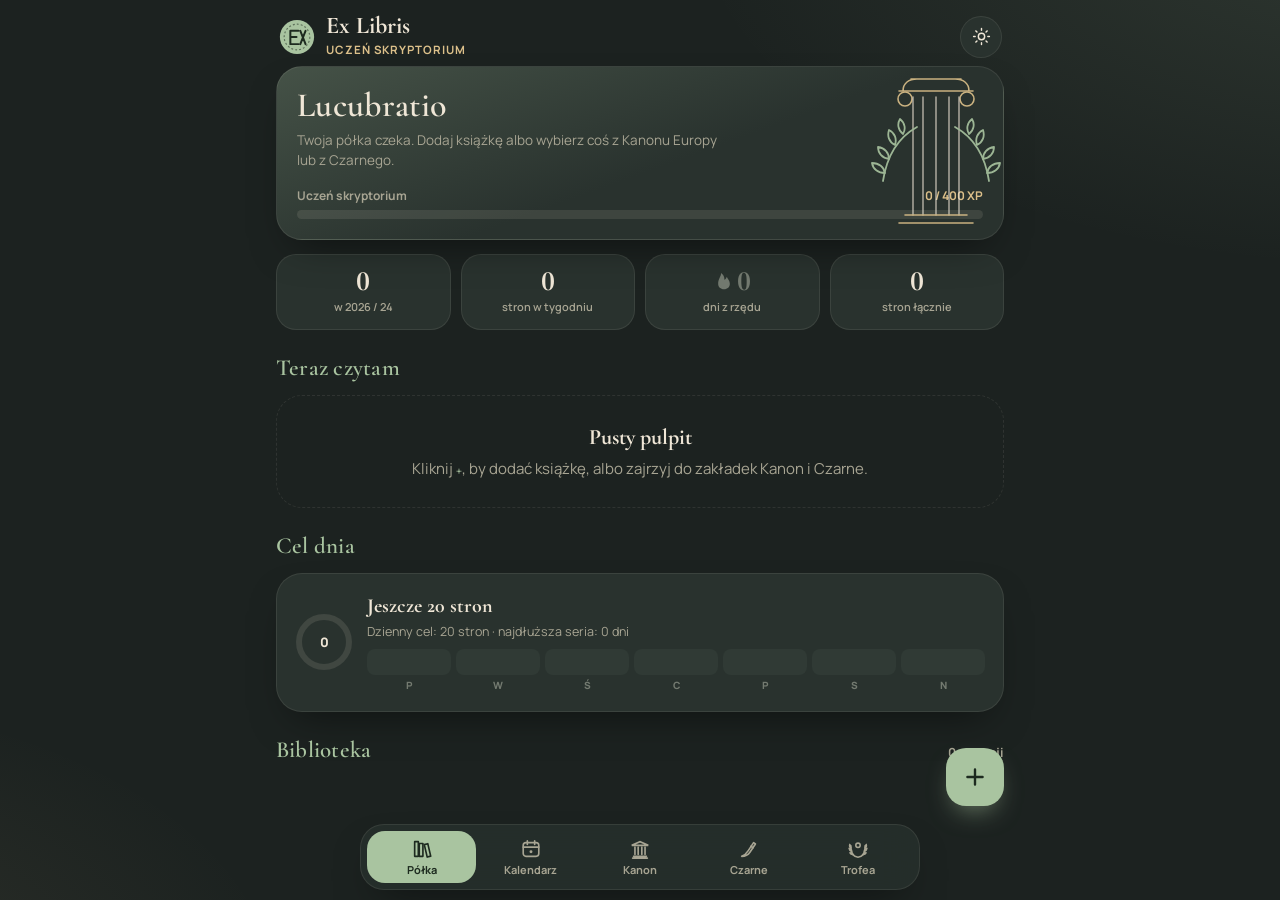
==== Ex_libris.html @ e9543e1f "Ex Libris: dziennik lektur z kalendarzem, Kanonem Europy i listą Czarnego Co-Authored-By: Claude Opu" ====
<!doctype html>
<html lang="pl">
<head>
<meta charset="utf-8">
<meta name="viewport" content="width=device-width, initial-scale=1, viewport-fit=cover">
<title>Ex Libris</title>
<meta name="description" content="Dziennik lektur: postęp czytania, kalendarz ukończonych książek, Kanon Europy i reportaże Czarnego.">
<meta name="theme-color" content="#1c2220">
<meta name="apple-mobile-web-app-capable" content="yes">
<meta name="apple-mobile-web-app-status-bar-style" content="black-translucent">
<link rel="preconnect" href="https://fonts.googleapis.com">
<link rel="preconnect" href="https://fonts.gstatic.com" crossorigin>
<link href="https://fonts.googleapis.com/css2?family=Cormorant+Garamond:ital,wght@0,500;0,600;0,700;1,500&family=Manrope:wght@400;500;600;700;800&display=swap" rel="stylesheet">

<style>
/* Ex Libris – pastelowa, „archiwalna” wersja wzoru: ciemny atrament + szałwia, złoto starych druków, róż i pergamin */
:root {
  --bg: #1c2220;
  --bg2: #222a27;
  --card: #29322e;
  --card2: #303a35;
  --line: rgba(239, 230, 214, .09);
  --ink: #efe6d6;
  --mute: #a8a593;
  --faint: #737a70;
  --sage: #a9c4a0;
  --sage-2: #c6d9bd;
  --on-sage: #1d2a1f;
  --gold: #dcc08a;
  --rose: #dcaaa2;
  --sky: #a8bfd1;
  --lav: #bfb3d4;
  --shadow: 0 18px 40px -18px rgba(0, 0, 0, .55);
  --glass: rgba(41, 50, 46, .72);
  --r: 26px;
  --serif: "Cormorant Garamond", Georgia, "Times New Roman", serif;
  --sans: "Manrope", system-ui, -apple-system, "Segoe UI", sans-serif;
  color-scheme: dark;
}
:root[data-theme="light"] {
  --bg: #efe7d7;
  --bg2: #e7ddca;
  --card: #f8f2e6;
  --card2: #eee5d3;
  --line: rgba(60, 48, 30, .11);
  --ink: #2e2a22;
  --mute: #6f6756;
  --faint: #9a917e;
  --sage: #8fae86;
  --sage-2: #6f9167;
  --on-sage: #fbf8f0;
  --gold: #b58f45;
  --rose: #c07f75;
  --sky: #6f8fa9;
  --lav: #8d7fae;
  --shadow: 0 16px 34px -20px rgba(70, 52, 20, .45);
  --glass: rgba(248, 242, 230, .8);
  color-scheme: light;
}
* { box-sizing: border-box; -webkit-tap-highlight-color: transparent; }
html, body { margin: 0; background: var(--bg); color: var(--ink); }
body {
  font-family: var(--sans); font-size: 15px; line-height: 1.45;
  background:
    radial-gradient(1200px 600px at 110% -10%, color-mix(in srgb, var(--sage) 14%, transparent), transparent 60%),
    radial-gradient(900px 500px at -20% 110%, color-mix(in srgb, var(--gold) 10%, transparent), transparent 60%),
    var(--bg);
  background-attachment: fixed;
  min-height: 100vh;
}
button { font: inherit; color: inherit; cursor: pointer; border: 0; background: none; }
input, select, textarea { font: inherit; color: var(--ink); }
svg { width: 1em; height: 1em; }
h1, h2, h3, .stat b, .ring span, .day .dn { font-variant-numeric: lining-nums; }
h1, h2, h3 { font-family: var(--serif); font-weight: 600; margin: 0; letter-spacing: .01em; }
[hidden] { display: none !important; }
a { color: var(--sage); }

#app { max-width: 760px; margin: 0 auto; padding: 0 16px calc(96px + env(safe-area-inset-bottom)); }
.top { display: flex; align-items: center; justify-content: space-between; padding: calc(14px + env(safe-area-inset-top)) 2px 6px; }
.brand { display: flex; align-items: center; gap: 10px; cursor: pointer; }
.brand-mark { width: 38px; height: 38px; }
.brand b { font-family: var(--serif); font-size: 24px; font-weight: 700; display: block; line-height: 1; }
.brand small { color: var(--gold); font-size: 11.5px; font-weight: 700; letter-spacing: .08em; text-transform: uppercase; }
.icon-btn { width: 42px; height: 42px; border-radius: 50%; display: grid; place-items: center; background: var(--card); border: 1px solid var(--line); }
.icon-btn svg { width: 19px; height: 19px; }

/* nawigacja dolna */
.tabs {
  position: fixed; left: 50%; transform: translateX(-50%); bottom: calc(10px + env(safe-area-inset-bottom)); z-index: 30;
  width: min(560px, calc(100% - 20px)); display: grid; grid-template-columns: repeat(5, 1fr);
  background: var(--glass); backdrop-filter: blur(18px) saturate(1.3); -webkit-backdrop-filter: blur(18px) saturate(1.3);
  border: 1px solid var(--line); border-radius: 24px; padding: 6px; box-shadow: var(--shadow);
}
.tabs button { display: flex; flex-direction: column; align-items: center; gap: 2px; padding: 7px 0 5px; border-radius: 18px; color: var(--mute); font-size: 11px; font-weight: 700; transition: color .2s, background .2s; }
.tabs button svg { width: 22px; height: 22px; }
.tabs button.on { color: var(--on-sage); background: var(--sage); }
.fab {
  position: fixed; right: max(16px, calc(50% - 364px)); bottom: calc(94px + env(safe-area-inset-bottom)); z-index: 31;
  width: 58px; height: 58px; border-radius: 20px; background: var(--sage); color: var(--on-sage);
  display: grid; place-items: center; box-shadow: 0 12px 26px -10px color-mix(in srgb, var(--sage) 70%, black);
  transition: transform .2s;
}
.fab:active { transform: scale(.92); }
.fab svg { width: 26px; height: 26px; }

/* wspólne */
.sec { margin: 22px 0 10px; display: flex; align-items: baseline; justify-content: space-between; gap: 10px; }
.sec h2 { font-size: 23px; color: var(--sage); }
.sec .more { font-size: 12.5px; font-weight: 700; color: var(--mute); display: inline-flex; align-items: center; gap: 4px; }
.card { background: var(--card); border: 1px solid var(--line); border-radius: var(--r); padding: 18px; box-shadow: var(--shadow); }
.pill {
  display: inline-flex; align-items: center; justify-content: center; gap: 6px; height: 40px; padding: 0 18px; border-radius: 999px;
  background: var(--sage); color: var(--on-sage); font-weight: 800; font-size: 13px; letter-spacing: .04em; text-transform: uppercase; white-space: nowrap;
  transition: transform .15s, filter .15s;
}
.pill:active { transform: scale(.95); }
.pill svg { width: 17px; height: 17px; }
.pill.ghost { background: transparent; color: var(--ink); border: 1px solid var(--line); }
.pill.gold { background: var(--gold); color: #2b2312; }
.pill.rose { background: var(--rose); color: #2c1916; }
.pill.sm { height: 32px; padding: 0 12px; font-size: 11.5px; }
.pill[disabled] { opacity: .45; pointer-events: none; }
.muted { color: var(--mute); }
.faint { color: var(--faint); }
.empty { text-align: center; color: var(--mute); padding: 26px 16px; border: 1.5px dashed var(--line); border-radius: var(--r); }
.empty b { display: block; font-family: var(--serif); font-size: 22px; color: var(--ink); margin-bottom: 4px; }
.chips { display: flex; gap: 8px; overflow-x: auto; padding: 2px 0 6px; scrollbar-width: none; }
.chips::-webkit-scrollbar { display: none; }
.chip { flex: none; height: 34px; padding: 0 14px; border-radius: 999px; background: var(--card); border: 1px solid var(--line); color: var(--mute); font-size: 13px; font-weight: 700; }
.chip.on { background: var(--sage); color: var(--on-sage); border-color: transparent; }
.chip .n { opacity: .7; margin-left: 4px; font-weight: 600; }
.searchbox { display: flex; align-items: center; gap: 10px; background: var(--card); border: 1px solid var(--line); border-radius: 18px; padding: 0 14px; height: 48px; }
.searchbox svg { width: 18px; height: 18px; color: var(--mute); flex: none; }
.searchbox input { flex: 1; min-width: 0; border: 0; outline: 0; background: none; height: 100%; }

/* hero (wzór: „Learning Legends”) */
.hero { position: relative; overflow: hidden; padding: 22px 20px 20px; background:
  linear-gradient(160deg, color-mix(in srgb, var(--sage) 22%, var(--card)) 0%, var(--card) 55%); }
.hero .bust { position: absolute; right: -8px; top: -6px; width: 150px; height: 170px; opacity: .9; color: var(--ink); }
.hero h1 { font-size: 34px; line-height: 1.02; max-width: 62%; }
.hero .sub { color: var(--mute); margin: 8px 0 0; max-width: 64%; font-size: 13.5px; }
.xp { margin-top: 16px; }
.xp-row { display: flex; justify-content: space-between; font-size: 12px; font-weight: 700; color: var(--mute); margin-bottom: 6px; }
.xp-row b { color: var(--gold); }
.bar { height: 9px; border-radius: 9px; background: color-mix(in srgb, var(--ink) 10%, transparent); overflow: hidden; }
.bar > i { display: block; height: 100%; border-radius: inherit; background: linear-gradient(90deg, var(--sage), var(--sage-2)); width: 0; transition: width .9s cubic-bezier(.2, .8, .2, 1); }
.bar.gold > i { background: linear-gradient(90deg, var(--gold), #ecd6a6); }
.bar.rose > i { background: linear-gradient(90deg, var(--rose), #ecc6bf); }

.stats { display: grid; grid-template-columns: repeat(4, 1fr); gap: 10px; margin-top: 14px; }
.stat { background: var(--card); border: 1px solid var(--line); border-radius: 20px; padding: 12px 10px; text-align: center; }
.stat b { display: block; font-family: var(--serif); font-size: 28px; line-height: 1; font-weight: 700; }
.stat span { font-size: 11px; color: var(--mute); font-weight: 600; }
.stat.flame b { color: var(--rose); display: flex; justify-content: center; align-items: center; gap: 3px; }
.stat.flame svg { width: 20px; height: 20px; }
.stat.flame.cold b { color: var(--faint); }

/* aktualnie czytane – karuzela (wzór: „Popular Groups”) */
.reel { display: flex; gap: 14px; overflow-x: auto; scroll-snap-type: x mandatory; padding: 4px 2px 12px; margin: 0 -16px; padding-left: 16px; padding-right: 16px; scrollbar-width: none; }
.reel::-webkit-scrollbar { display: none; }
.now { flex: none; width: min(300px, 82vw); scroll-snap-align: start; padding: 14px; display: flex; flex-direction: column; gap: 12px; }
.now-top { display: flex; gap: 14px; cursor: pointer; }
.now-top .cover { width: 92px; height: 138px; flex: none; }
.now-info { min-width: 0; display: flex; flex-direction: column; }
.now-info h3 { font-size: 21px; line-height: 1.08; display: -webkit-box; -webkit-line-clamp: 3; -webkit-box-orient: vertical; overflow: hidden; }
.now-info .au { color: var(--mute); font-size: 13px; margin-top: 4px; }
.now-info .ring-wrap { margin-top: auto; display: flex; align-items: center; gap: 10px; }
.now-info .ring-wrap small { color: var(--mute); font-size: 12px; line-height: 1.3; }
.now-info .ring-wrap small b { color: var(--ink); font-size: 14px; }
.quick { display: grid; grid-template-columns: repeat(3, 1fr) 1.25fr; gap: 6px; }
.quick button { height: 38px; border-radius: 14px; background: var(--card2); border: 1px solid var(--line); font-weight: 800; font-size: 13px; transition: transform .12s, background .2s; }
.quick button:active { transform: scale(.92); background: var(--sage); color: var(--on-sage); }
.quick button.page { background: color-mix(in srgb, var(--sage) 20%, var(--card2)); color: var(--sage); }

.ring { position: relative; width: 58px; height: 58px; flex: none; }
.ring svg { width: 100%; height: 100%; transform: rotate(-90deg); }
.ring circle { fill: none; stroke-width: 6; }
.ring .t { stroke: color-mix(in srgb, var(--ink) 11%, transparent); }
.ring .v { stroke: var(--sage); stroke-linecap: round; transition: stroke-dashoffset 1s cubic-bezier(.2, .8, .2, 1); }
.ring span { position: absolute; inset: 0; display: grid; place-items: center; font-weight: 800; font-size: 13px; }
.ring.big { width: 128px; height: 128px; }
.ring.big circle { stroke-width: 9; }
.ring.big span { font-family: var(--serif); font-size: 34px; font-weight: 700; }

/* okładka */
.cover { position: relative; border-radius: 10px 14px 14px 10px; overflow: hidden; background: var(--card2); box-shadow: 0 10px 20px -10px rgba(0, 0, 0, .6), inset 3px 0 0 rgba(0, 0, 0, .18); }
.cover img { width: 100%; height: 100%; object-fit: cover; display: block; }
.cover.ph { display: flex; flex-direction: column; justify-content: space-between; padding: 9px 8px; color: #2a2620;
  background: var(--c, #c9b48a); background-image: linear-gradient(90deg, rgba(0,0,0,.14) 0 4px, transparent 4px), repeating-linear-gradient(0deg, rgba(255,255,255,.04) 0 2px, transparent 2px 4px); }
.cover.ph b { overflow-wrap: anywhere; hyphens: auto; font-family: var(--serif); font-size: 13px; line-height: 1.08; font-weight: 700; padding-left: 3px; overflow: hidden; display: -webkit-box; -webkit-line-clamp: 5; -webkit-box-orient: vertical; }
.cover.ph i { font-style: normal; font-size: 9px; font-weight: 700; padding-left: 3px; opacity: .75; text-transform: uppercase; letter-spacing: .04em; }
.cover.ph::after { content: ""; position: absolute; left: 12px; right: 8px; top: 50%; height: 1px; background: rgba(42, 38, 32, .25); }

/* cel dnia */
.goal { display: flex; align-items: center; gap: 14px; }
.goal .txt { flex: 1; }
.goal .txt b { font-family: var(--serif); font-size: 20px; }
.goal .txt p { margin: 2px 0 8px; color: var(--mute); font-size: 12.5px; }

/* półka – przeczytane (wzór: „Live Teachers”) */
.spines { display: flex; gap: 12px; overflow-x: auto; padding: 4px 16px 10px; margin: 0 -16px; scrollbar-width: none; }
.spines::-webkit-scrollbar { display: none; }
.spine { flex: none; width: 78px; cursor: pointer; text-align: center; }
.spine .cover { width: 78px; height: 116px; }
.spine small { display: block; margin-top: 6px; font-size: 11px; color: var(--mute); font-weight: 700; }
.spine .tag { position: relative; display: inline-block; margin-top: -12px; z-index: 1; background: var(--sage); color: var(--on-sage); font-size: 9.5px; font-weight: 800; padding: 2px 7px; border-radius: 6px; letter-spacing: .05em; }

/* biblioteka – lista */
.list { display: flex; flex-direction: column; gap: 10px; }
.row { display: flex; gap: 12px; align-items: center; padding: 10px; border-radius: 20px; background: var(--card); border: 1px solid var(--line); cursor: pointer; }
.row .cover { width: 46px; height: 68px; flex: none; border-radius: 6px 8px 8px 6px; }
.row .cover.ph b { font-size: 8px; -webkit-line-clamp: 4; }
.row .cover.ph i { display: none; }
.row .mid { flex: 1; min-width: 0; }
.row .mid b { display: block; font-weight: 700; overflow: hidden; text-overflow: ellipsis; white-space: nowrap; }
.row .mid small { color: var(--mute); font-size: 12.5px; display: block; overflow: hidden; text-overflow: ellipsis; white-space: nowrap; }
.row .mid .bar { height: 5px; margin-top: 7px; }
.row .end { font-size: 12px; color: var(--mute); text-align: right; flex: none; font-weight: 700; }
.badge-s { display: inline-flex; align-items: center; gap: 4px; padding: 2px 8px; border-radius: 8px; font-size: 10.5px; font-weight: 800; letter-spacing: .04em; text-transform: uppercase; }
.badge-s.done { background: color-mix(in srgb, var(--sage) 22%, transparent); color: var(--sage); }
.badge-s.reading { background: color-mix(in srgb, var(--gold) 22%, transparent); color: var(--gold); }
.badge-s.want { background: color-mix(in srgb, var(--sky) 22%, transparent); color: var(--sky); }
.badge-s svg { width: 12px; height: 12px; }

/* kalendarz (wzór: kafle dat) */
.cal-head { display: flex; align-items: center; gap: 10px; }
.cal-head h1 { font-size: 32px; flex: 1; text-transform: capitalize; }
.cal-head h1 small { display: block; font-family: var(--sans); font-size: 13px; color: var(--mute); text-transform: none; font-weight: 600; letter-spacing: 0; }
.cal-sum { display: grid; grid-template-columns: 1.1fr 1fr 1fr; gap: 10px; margin: 14px 0; }
.cal-sum .stat:first-child { background: var(--sage); color: var(--on-sage); }
.cal-sum .stat:first-child span { color: var(--on-sage); opacity: .75; }
.grid7 { display: grid; grid-template-columns: repeat(7, 1fr); gap: 6px; }
.dow { text-align: center; font-size: 11px; font-weight: 800; color: var(--faint); letter-spacing: .06em; padding: 4px 0; }
.day { position: relative; aspect-ratio: .78; border-radius: 14px; background: var(--card); border: 1px solid var(--line); padding: 5px; display: flex; flex-direction: column; overflow: hidden; }
.day.out { opacity: 0; pointer-events: none; }
.day .dn { font-family: var(--serif); font-size: 17px; font-weight: 700; line-height: 1; color: var(--mute); position: relative; z-index: 2; }
.day.today { border-color: var(--gold); }
.day.today .dn { color: var(--gold); }
.day.act { background: color-mix(in srgb, var(--sage) calc(var(--a) * 34%), var(--card)); }
.day.act .dn { color: var(--ink); }
.day.fin { cursor: pointer; border-color: color-mix(in srgb, var(--sage) 60%, transparent); }
.day .thumbs { position: absolute; inset: 0; }
.day .thumbs .cover { position: absolute; inset: 0; border-radius: 0; box-shadow: none; }
.day .thumbs .cover.ph b, .day .thumbs .cover.ph i { display: none; }
.day.fin .dn { color: #fff; text-shadow: 0 1px 6px rgba(0, 0, 0, .8); }
.day.fin::after { content: ""; position: absolute; inset: 0; background: linear-gradient(180deg, rgba(0,0,0,.45), transparent 45%); z-index: 1; }
.day .cnt { position: absolute; right: 4px; bottom: 4px; z-index: 2; background: var(--sage); color: var(--on-sage); border-radius: 8px; font-size: 10px; font-weight: 800; padding: 1px 5px; }
.day .pg { margin-top: auto; font-size: 9.5px; color: var(--mute); font-weight: 700; position: relative; z-index: 2; }
.months { display: grid; grid-template-columns: repeat(12, 1fr); gap: 4px; align-items: end; height: 92px; margin-top: 8px; }
.months button { display: flex; flex-direction: column; align-items: center; justify-content: flex-end; gap: 4px; height: 100%; font-size: 10px; font-weight: 800; color: var(--faint); }
.months button i { display: block; width: 100%; max-width: 26px; border-radius: 7px 7px 3px 3px; background: color-mix(in srgb, var(--sage) 35%, var(--card2)); min-height: 4px; transition: height .6s; }
.months button.on { color: var(--gold); }
.months button.on i { background: var(--gold); }
.months button b { font-size: 10.5px; color: var(--ink); }
.fin-list .row .date { text-align: center; min-width: 54px; border-right: 1px solid var(--line); padding-right: 10px; }
.fin-list .row .date b { font-family: var(--serif); font-size: 30px; display: block; line-height: 1; }
.fin-list .row .date small { font-size: 10.5px; font-weight: 800; color: var(--mute); text-transform: uppercase; letter-spacing: .06em; }

/* katalogi */
.cat-hero { display: flex; gap: 16px; align-items: center; }
.cat-hero .txt { flex: 1; min-width: 0; }
.cat-hero h1 { font-size: 30px; line-height: 1.05; }
.cat-hero p { margin: 6px 0 0; color: var(--mute); font-size: 13px; }
.region { margin-top: 22px; }
.region > h2 { gap: 10px; font-size: 22px; color: var(--gold); margin-bottom: 8px; display: flex; justify-content: space-between; align-items: baseline; }
.region > h2 small { white-space: nowrap; font-family: var(--sans); font-size: 12px; color: var(--mute); font-weight: 700; }
.country { background: var(--card); border: 1px solid var(--line); border-radius: 22px; margin-bottom: 10px; overflow: hidden; }
.country > summary { list-style: none; display: flex; align-items: center; gap: 12px; padding: 13px 16px; cursor: pointer; }
.country > summary::-webkit-details-marker { display: none; }
.country > summary .flag { width: 38px; height: 38px; border-radius: 50%; flex: none; display: grid; place-items: center; font-family: var(--serif); font-weight: 700; font-size: 16px; background: color-mix(in srgb, var(--h) 30%, var(--card2)); color: var(--ink); border: 2px solid color-mix(in srgb, var(--h) 70%, transparent); }
.country > summary .flag.full { background: var(--sage); color: var(--on-sage); border-color: var(--sage-2); }
.country > summary .nm { flex: 1; min-width: 0; }
.country > summary .nm b { display: block; font-weight: 700; }
.country > summary .nm .bar { height: 5px; margin-top: 6px; }
.country > summary .ct { font-size: 12.5px; font-weight: 800; color: var(--mute); }
.country > summary .chev { width: 18px; height: 18px; color: var(--faint); transition: transform .2s; }
.country[open] > summary .chev { transform: rotate(180deg); }
.items { border-top: 1px solid var(--line); }
.item { display: flex; gap: 12px; padding: 12px 16px; border-bottom: 1px solid var(--line); align-items: flex-start; }
.item:last-child { border-bottom: 0; }
.item .tick { width: 30px; height: 30px; border-radius: 50%; flex: none; margin-top: 2px; border: 2px solid color-mix(in srgb, var(--ink) 22%, transparent); display: grid; place-items: center; color: transparent; transition: all .2s; }
.item .tick svg { width: 16px; height: 16px; }
.item.done .tick { background: var(--sage); border-color: var(--sage); color: var(--on-sage); }
.item.reading .tick { border-color: var(--gold); color: var(--gold); }
.item.reading .tick svg { display: none; }
.item.reading .tick::after { content: ""; width: 10px; height: 10px; border-radius: 50%; background: var(--gold); }
.item .body { flex: 1; min-width: 0; }
.item .body b { font-weight: 700; display: block; }
.item .body .orig { font-family: var(--serif); font-style: italic; color: var(--mute); font-size: 15px; display: block; line-height: 1.15; }
.item .body .meta { font-size: 12.5px; color: var(--mute); margin-top: 2px; }
.item .body .meta em { font-style: normal; color: var(--gold); font-weight: 700; }
.item .body p { margin: 5px 0 0; font-size: 12.5px; color: var(--faint); line-height: 1.4; }
.item.done .body b { color: var(--sage); }
.item .act { flex: none; }
.item .act .state { font-size: 11px; font-weight: 800; color: var(--sage); text-align: right; line-height: 1.25; }
.item .act .state.r { color: var(--gold); }
.more-btn { display: block; width: 100%; margin-top: 10px; }

/* trofea */
.rank-card { display: flex; gap: 18px; align-items: center; }
.rank-card .txt { flex: 1; }
.rank-card h1 { font-size: 30px; line-height: 1.05; }
.rank-card .lvl { color: var(--gold); font-weight: 800; font-size: 12px; letter-spacing: .1em; text-transform: uppercase; }
.badges { display: grid; grid-template-columns: repeat(auto-fill, minmax(102px, 1fr)); gap: 10px; }
.bdg { background: var(--card); border: 1px solid var(--line); border-radius: 20px; padding: 14px 8px 12px; text-align: center; }
.bdg .medal { width: 54px; height: 54px; margin: 0 auto 8px; border-radius: 50%; display: grid; place-items: center; font-size: 25px;
  background: radial-gradient(circle at 35% 30%, color-mix(in srgb, var(--h) 85%, white), var(--h)); box-shadow: inset 0 -3px 0 rgba(0,0,0,.18), 0 6px 14px -6px var(--h); }
.bdg b { display: block; font-size: 12.5px; line-height: 1.2; }
.bdg small { display: block; color: var(--mute); font-size: 10.5px; margin-top: 3px; line-height: 1.25; }
.bdg.locked { opacity: .55; }
.bdg.locked .medal { background: var(--card2); box-shadow: none; filter: grayscale(1); font-size: 20px; }
.bdg .prog { height: 4px; margin-top: 7px; }
.ladder { display: flex; flex-direction: column; gap: 6px; }
.ladder div { display: flex; justify-content: space-between; padding: 9px 14px; border-radius: 14px; background: var(--card); border: 1px solid var(--line); font-size: 13.5px; }
.ladder div.on { background: color-mix(in srgb, var(--gold) 20%, var(--card)); border-color: var(--gold); font-weight: 800; }
.ladder div.got { color: var(--mute); }
.ladder div span { color: var(--mute); font-weight: 600; }
.settings label { display: flex; align-items: center; justify-content: space-between; gap: 12px; padding: 12px 0; border-bottom: 1px solid var(--line); font-weight: 600; }
.settings label:last-of-type { border-bottom: 0; }
.settings input[type=number] { width: 86px; }
.btnrow { display: flex; gap: 8px; flex-wrap: wrap; margin-top: 14px; }

/* arkusz */
.sheet { position: fixed; inset: 0; z-index: 50; display: flex; align-items: flex-end; justify-content: center; }
.sheet-back { position: absolute; inset: 0; background: rgba(10, 13, 12, .55); backdrop-filter: blur(3px); animation: fade .2s; }
.sheet-card { position: relative; width: 100%; max-width: 640px; max-height: 92vh; overflow-y: auto; background: var(--bg2); border: 1px solid var(--line); border-bottom: 0;
  border-radius: 30px 30px 0 0; padding: 6px 18px calc(24px + env(safe-area-inset-bottom)); animation: up .32s cubic-bezier(.2, .9, .25, 1); overscroll-behavior: contain; }
.sheet-grip { width: 44px; height: 5px; border-radius: 5px; background: var(--faint); opacity: .5; margin: 6px auto 12px; cursor: pointer; }
@media (min-width: 700px) { .sheet { align-items: center; } .sheet-card { border-radius: 30px; border-bottom: 1px solid var(--line); } }
@keyframes up { from { transform: translateY(100%); } }
@keyframes fade { from { opacity: 0; } }
.sheet h2 { font-size: 27px; margin-bottom: 4px; }
.seg { display: grid; grid-template-columns: 1fr 1fr; background: var(--card); border-radius: 16px; padding: 4px; margin: 10px 0 14px; border: 1px solid var(--line); }
.seg button { height: 38px; border-radius: 12px; font-weight: 800; font-size: 13px; color: var(--mute); }
.seg button.on { background: var(--sage); color: var(--on-sage); }
.field { display: flex; flex-direction: column; gap: 5px; margin-bottom: 12px; }
.field > span { font-size: 12px; font-weight: 800; color: var(--mute); letter-spacing: .05em; text-transform: uppercase; }
.field input, .field select, .field textarea, .settings input, .settings select { width: 100%; height: 46px; border-radius: 14px; border: 1px solid var(--line); background: var(--card); padding: 0 14px; outline: none; }
.field textarea { height: 90px; padding: 12px 14px; resize: vertical; }
.field input:focus, .field textarea:focus, .field select:focus { border-color: var(--sage); }
.two { display: grid; grid-template-columns: 1fr 1fr; gap: 10px; }
.three { display: grid; grid-template-columns: 1fr 1fr 1fr; gap: 10px; }
.drop { display: flex; gap: 14px; align-items: center; padding: 12px; border: 1.5px dashed color-mix(in srgb, var(--sage) 50%, var(--line)); border-radius: 18px; margin-bottom: 12px; }
.drop.over { background: color-mix(in srgb, var(--sage) 12%, transparent); }
.drop .cover { width: 70px; height: 104px; flex: none; }
.drop .txt { flex: 1; min-width: 0; font-size: 13px; color: var(--mute); }
.drop .txt b { color: var(--ink); display: block; margin-bottom: 4px; }
.drop .btnrow { margin-top: 8px; }
.results { display: flex; flex-direction: column; gap: 8px; margin-top: 12px; }
.results .row .end .pill { height: 30px; }
.searchrow { display: flex; gap: 8px; }
.searchrow .searchbox { flex: 1; }
.searchrow .icon-btn { width: 48px; height: 48px; border-radius: 16px; background: var(--sage); color: var(--on-sage); border: 0; flex: none; }
.spin { width: 22px; height: 22px; border-radius: 50%; border: 3px solid var(--line); border-top-color: var(--sage); animation: rot .8s linear infinite; margin: 18px auto; }
@keyframes rot { to { transform: rotate(360deg); } }
.scan { position: relative; border-radius: 20px; overflow: hidden; background: #000; margin-top: 12px; aspect-ratio: 4/3; }
.scan video { width: 100%; height: 100%; object-fit: cover; }
.scan::after { content: ""; position: absolute; left: 12%; right: 12%; top: 50%; height: 2px; background: var(--rose); box-shadow: 0 0 12px var(--rose); animation: scanl 1.6s ease-in-out infinite alternate; }
@keyframes scanl { from { transform: translateY(-50px); } to { transform: translateY(50px); } }

/* szczegóły książki */
.detail-top { display: flex; gap: 16px; align-items: flex-end; margin-bottom: 14px; }
.detail-top .cover { width: 112px; height: 168px; flex: none; }
.detail-top h2 { font-size: 26px; line-height: 1.05; }
.detail-top .au { color: var(--mute); margin-top: 4px; }
.detail-top .src { margin-top: 8px; display: flex; gap: 6px; flex-wrap: wrap; }
.prog-card { display: flex; gap: 18px; align-items: center; }
.prog-card .ctl { flex: 1; min-width: 0; }
.prog-card .ctl .pgin { display: flex; align-items: center; gap: 8px; margin-bottom: 10px; }
.prog-card .ctl .pgin input { width: 96px; height: 46px; border-radius: 14px; border: 1px solid var(--line); background: var(--card2); text-align: center; font-weight: 800; font-size: 18px; outline: none; }
.prog-card .ctl .pgin span { color: var(--mute); font-weight: 700; }
input[type=range] { width: 100%; accent-color: var(--sage); }
.stars { display: flex; gap: 4px; }
.stars button { width: 34px; height: 34px; color: color-mix(in srgb, var(--ink) 18%, transparent); transition: transform .15s; }
.stars button svg { width: 30px; height: 30px; }
.stars button.on { color: var(--gold); }
.stars button:active { transform: scale(1.25); }
.loglist { font-size: 13px; color: var(--mute); }
.loglist div { display: flex; justify-content: space-between; padding: 6px 0; border-bottom: 1px solid var(--line); }
.loglist div b { color: var(--sage); }

/* toasty i świętowanie */
#toasts { position: fixed; left: 50%; transform: translateX(-50%); top: calc(12px + env(safe-area-inset-top)); z-index: 80; display: flex; flex-direction: column; gap: 8px; width: min(420px, calc(100% - 24px)); pointer-events: none; }
.toast { display: flex; gap: 12px; align-items: center; padding: 12px 14px; border-radius: 20px; background: var(--glass); backdrop-filter: blur(16px); -webkit-backdrop-filter: blur(16px);
  border: 1px solid color-mix(in srgb, var(--sage) 45%, var(--line)); box-shadow: var(--shadow); animation: tin .45s cubic-bezier(.2, 1.3, .4, 1); pointer-events: auto; }
.toast.out { animation: tout .35s forwards; }
.toast .ic { width: 42px; height: 42px; border-radius: 14px; flex: none; display: grid; place-items: center; font-size: 22px; background: color-mix(in srgb, var(--sage) 25%, transparent); }
.toast b { display: block; font-size: 14px; }
.toast small { color: var(--mute); font-size: 12.5px; line-height: 1.3; display: block; }
.toast small i { font-family: var(--serif); font-size: 14.5px; color: var(--gold); }
@keyframes tin { from { transform: translateY(-30px) scale(.9); opacity: 0; } }
@keyframes tout { to { transform: translateY(-20px); opacity: 0; } }
.floater { position: fixed; z-index: 90; pointer-events: none; font-weight: 800; font-size: 20px; color: var(--sage); text-shadow: 0 2px 10px rgba(0,0,0,.4); animation: floatup 1.1s ease-out forwards; }
.floater.xp { color: var(--gold); font-size: 14px; }
@keyframes floatup { to { transform: translateY(-70px) scale(1.15); opacity: 0; } }
.pop { animation: pop .5s cubic-bezier(.3, 1.6, .5, 1); }
@keyframes pop { 40% { transform: scale(1.12); } }
#confetti { position: fixed; inset: 0; z-index: 95; pointer-events: none; width: 100%; height: 100%; }
#celebrate { position: fixed; inset: 0; z-index: 94; display: grid; place-items: center; padding: 20px; background: rgba(12, 15, 14, .7); backdrop-filter: blur(6px); animation: fade .3s; }
.cel { width: min(380px, 100%); text-align: center; padding: 26px 22px 22px; border-radius: 32px; background: var(--bg2); border: 1px solid var(--line); box-shadow: var(--shadow); position: relative; animation: up2 .55s cubic-bezier(.2, 1.3, .4, 1); }
@keyframes up2 { from { transform: translateY(40px) scale(.9); opacity: 0; } }
.cel .wax { width: 92px; height: 92px; margin: -64px auto 6px; border-radius: 50%; display: grid; place-items: center; color: #f6e9e4; font-family: var(--serif); font-weight: 700; font-size: 19px; letter-spacing: .08em;
  background: radial-gradient(circle at 35% 30%, #c98a80, #9c5a52 70%); box-shadow: inset 0 -4px 0 rgba(0,0,0,.2), 0 10px 22px -8px #9c5a52; animation: stamp .7s cubic-bezier(.3, 1.8, .5, 1) .15s both; }
@keyframes stamp { from { transform: scale(2.4) rotate(-25deg); opacity: 0; } }
.cel .cover { width: 104px; height: 156px; margin: 10px auto 14px; }
.cel h2 { font-size: 28px; line-height: 1.05; }
.cel p { color: var(--mute); margin: 8px 0 0; font-size: 13.5px; }
.cel .gains { display: flex; justify-content: center; gap: 8px; flex-wrap: wrap; margin: 14px 0; }
.cel .gains span { padding: 5px 11px; border-radius: 10px; font-weight: 800; font-size: 12.5px; background: color-mix(in srgb, var(--gold) 20%, transparent); color: var(--gold); }
.cel .gains span.b { background: color-mix(in srgb, var(--sage) 20%, transparent); color: var(--sage); }
.cel .stars { justify-content: center; margin: 4px 0 14px; }
.cel .quote { font-family: var(--serif); font-style: italic; color: var(--gold); font-size: 17px; margin: 12px 0 2px; }

@media (max-width: 420px) {
  .stats { grid-template-columns: repeat(2, 1fr); }
  .hero h1 { font-size: 29px; }
  .hero .bust { width: 120px; height: 140px; right: -14px; }
  .grid7 { gap: 4px; }
  .day { border-radius: 10px; padding: 3px 4px; }
  .day .dn { font-size: 14px; }
  .day .pg { font-size: 8.5px; }
}
@media (prefers-reduced-motion: reduce) { *, *::before, *::after { animation-duration: .01ms !important; transition-duration: .01ms !important; } }

</style>
</head>
<body>
<div id="app">
  <header class="top">
    <div class="brand" data-go="shelf">
      <svg viewBox="0 0 40 40" class="brand-mark" aria-hidden="true"><use href="#i-seal"/></svg>
      <div><b>Ex Libris</b><small id="rankLine">Uczeń skryptorium</small></div>
    </div>
    <button class="icon-btn" id="btnTheme" aria-label="Zmień motyw"><svg><use href="#i-moon"/></svg></button>
  </header>

  <main id="view"></main>

  <button class="fab" id="fab" aria-label="Dodaj książkę"><svg><use href="#i-plus"/></svg></button>

  <nav class="tabs" id="tabs">
    <button data-go="shelf" class="on"><svg><use href="#i-shelf"/></svg><span>Półka</span></button>
    <button data-go="cal"><svg><use href="#i-cal"/></svg><span>Kalendarz</span></button>
    <button data-go="kanon"><svg><use href="#i-column"/></svg><span>Kanon</span></button>
    <button data-go="czarne"><svg><use href="#i-pen"/></svg><span>Czarne</span></button>
    <button data-go="trophy"><svg><use href="#i-laurel"/></svg><span>Trofea</span></button>
  </nav>
</div>

<div id="sheet" class="sheet" hidden>
  <div class="sheet-back" data-close></div>
  <div class="sheet-card" role="dialog" aria-modal="true">
    <div class="sheet-grip" data-close></div>
    <div id="sheetBody"></div>
  </div>
</div>

<div id="toasts"></div>
<canvas id="confetti"></canvas>
<div id="celebrate" hidden></div>

<svg width="0" height="0" style="position:absolute">
  <defs>
    <symbol id="i-plus" viewBox="0 0 24 24"><path d="M12 5v14M5 12h14" fill="none" stroke="currentColor" stroke-width="2.2" stroke-linecap="round"/></symbol>
    <symbol id="i-shelf" viewBox="0 0 24 24"><g fill="none" stroke="currentColor" stroke-width="1.8" stroke-linejoin="round"><path d="M4 4h4v16H4zM9 6h4v14H9z"/><path d="M14.5 7.2l3.8-1 3.2 13.6-3.8 1z"/></g></symbol>
    <symbol id="i-cal" viewBox="0 0 24 24"><g fill="none" stroke="currentColor" stroke-width="1.8" stroke-linecap="round"><rect x="3.5" y="5" width="17" height="15" rx="3"/><path d="M8 3v4M16 3v4M3.5 10h17"/></g><circle cx="12" cy="15" r="1.6" fill="currentColor"/></symbol>
    <symbol id="i-column" viewBox="0 0 24 24"><g fill="none" stroke="currentColor" stroke-width="1.8" stroke-linecap="round"><path d="M3 8l9-4 9 4H3zM5 20h14M4 22h16"/><path d="M6.5 10v8M10 10v8M14 10v8M17.5 10v8"/></g></symbol>
    <symbol id="i-pen" viewBox="0 0 24 24"><g fill="none" stroke="currentColor" stroke-width="1.8" stroke-linecap="round" stroke-linejoin="round"><path d="M4 20c3-1 5-3 7-6l6-9 2 1.5-6 9c-2 3-4.5 4.5-9 4.5z"/><path d="M14 9l2.5 1.6"/></g></symbol>
    <symbol id="i-laurel" viewBox="0 0 24 24"><g fill="none" stroke="currentColor" stroke-width="1.7" stroke-linecap="round"><path d="M12 21c-5-1-8-5-8-11M12 21c5-1 8-5 8-11"/><path d="M5.2 14.5c-1.6-.3-2.6-1.4-2.8-3 1.6.1 2.6 1.2 2.8 3zM6.8 18c-1.5.3-2.8-.3-3.5-1.7 1.5-.3 2.8.3 3.5 1.7zM4.4 10.6C3 9.9 2.6 8.6 3 7.2c1.3.7 1.7 2 1.4 3.4zM18.8 14.5c1.6-.3 2.6-1.4 2.8-3-1.6.1-2.6 1.2-2.8 3zM17.2 18c1.5.3 2.8-.3 3.5-1.7-1.5-.3-2.8.3-3.5 1.7zM19.6 10.6c1.4-.7 1.8-2 1.4-3.4-1.3.7-1.7 2-1.4 3.4z"/></g><circle cx="12" cy="8" r="2.4" fill="none" stroke="currentColor" stroke-width="1.7"/></symbol>
    <symbol id="i-moon" viewBox="0 0 24 24"><path d="M20 14.5A8 8 0 0 1 9.5 4a8 8 0 1 0 10.5 10.5z" fill="none" stroke="currentColor" stroke-width="1.8" stroke-linejoin="round"/></symbol>
    <symbol id="i-sun" viewBox="0 0 24 24"><g fill="none" stroke="currentColor" stroke-width="1.8" stroke-linecap="round"><circle cx="12" cy="12" r="4"/><path d="M12 2v2M12 20v2M2 12h2M20 12h2M4.9 4.9l1.4 1.4M17.7 17.7l1.4 1.4M4.9 19.1l1.4-1.4M17.7 6.3l1.4-1.4"/></g></symbol>
    <symbol id="i-search" viewBox="0 0 24 24"><g fill="none" stroke="currentColor" stroke-width="2" stroke-linecap="round"><circle cx="11" cy="11" r="6.5"/><path d="M16 16l4.5 4.5"/></g></symbol>
    <symbol id="i-check" viewBox="0 0 24 24"><path d="M5 12.5l4.2 4.2L19 7" fill="none" stroke="currentColor" stroke-width="2.4" stroke-linecap="round" stroke-linejoin="round"/></symbol>
    <symbol id="i-arrow" viewBox="0 0 24 24"><path d="M5 12h13M13 6l6 6-6 6" fill="none" stroke="currentColor" stroke-width="2" stroke-linecap="round" stroke-linejoin="round"/></symbol>
    <symbol id="i-left" viewBox="0 0 24 24"><path d="M15 5l-7 7 7 7" fill="none" stroke="currentColor" stroke-width="2.2" stroke-linecap="round" stroke-linejoin="round"/></symbol>
    <symbol id="i-right" viewBox="0 0 24 24"><path d="M9 5l7 7-7 7" fill="none" stroke="currentColor" stroke-width="2.2" stroke-linecap="round" stroke-linejoin="round"/></symbol>
    <symbol id="i-down" viewBox="0 0 24 24"><path d="M6 9l6 6 6-6" fill="none" stroke="currentColor" stroke-width="2.2" stroke-linecap="round" stroke-linejoin="round"/></symbol>
    <symbol id="i-flame" viewBox="0 0 24 24"><path d="M12 22c4.2 0 7-2.8 7-6.6 0-3.5-2.4-5.4-3.7-8.4-.6 2.2-1.7 3.3-2.8 3.6C12.8 7 11 4.2 8.4 2.5 8.7 6.6 5 9.4 5 15.4 5 19.2 7.8 22 12 22z" fill="currentColor"/></symbol>
    <symbol id="i-star" viewBox="0 0 24 24"><path d="M12 3.2l2.7 5.6 6.1.8-4.5 4.2 1.1 6.1L12 17l-5.4 2.9 1.1-6.1-4.5-4.2 6.1-.8z" fill="currentColor"/></symbol>
    <symbol id="i-camera" viewBox="0 0 24 24"><g fill="none" stroke="currentColor" stroke-width="1.8" stroke-linejoin="round"><path d="M4 8h3l1.8-2.5h6.4L17 8h3v11H4z"/><circle cx="12" cy="13.3" r="3.4"/></g></symbol>
    <symbol id="i-barcode" viewBox="0 0 24 24"><g stroke="currentColor" stroke-width="1.6" stroke-linecap="round"><path d="M4 6v12M7 6v12M10 6v12M12.5 6v12M16 6v12M18.5 6v12M20.5 6v12"/></g></symbol>
    <symbol id="i-trash" viewBox="0 0 24 24"><g fill="none" stroke="currentColor" stroke-width="1.8" stroke-linecap="round"><path d="M4 7h16M10 11v6M14 11v6M6 7l1 13h10l1-13M9 7V4h6v3"/></g></symbol>
    <symbol id="i-book" viewBox="0 0 24 24"><g fill="none" stroke="currentColor" stroke-width="1.7" stroke-linejoin="round"><path d="M12 6.5C10 5 7.5 4.5 4 4.5v14c3.5 0 6 .5 8 2 2-1.5 4.5-2 8-2v-14c-3.5 0-6 .5-8 2zM12 6.5v14"/></g></symbol>
    <symbol id="i-seal" viewBox="0 0 40 40"><circle cx="20" cy="20" r="18" fill="var(--sage)"/><circle cx="20" cy="20" r="13.5" fill="none" stroke="var(--on-sage)" stroke-width="1.2" stroke-dasharray="2 2.2" opacity=".55"/><path d="M13 27.5V13.5h8.5M13 20h6.5M13 27.5h8.5M23.5 13.5l5.5 14M29 13.5l-5.5 14" fill="none" stroke="var(--on-sage)" stroke-width="2.1" stroke-linecap="round" stroke-linejoin="round"/></symbol>
  </defs>
</svg>
<script>
/* Klasyka literatur narodowych Europy: [region, kraj, tytuł, tytuł oryginalny, autor, data, opis] */
var KANON = [
["Europa Środkowa", "Polska", "Bogurodzica", "", "anonim", "XIII/XIV w.", "Najstarsza zachowana polska pieśń religijna, śpiewana jako carmen patrium przed bitwami."],
["Europa Środkowa", "Polska", "Treny", "", "Jan Kochanowski", "1580", "Szczyt poezji renesansowej; wzorzec polskiego języka literackiego."],
["Europa Środkowa", "Polska", "Dziady", "", "Adam Mickiewicz", "cz. II i IV 1823, cz. III 1832", "Dramat romantyczny; mesjanizm i mit martyrologii narodowej."],
["Europa Środkowa", "Polska", "Pan Tadeusz", "", "Adam Mickiewicz", "1834", "Epopeja narodowa; obraz szlacheckiej Litwy przed wyprawą Napoleona."],
["Europa Środkowa", "Polska", "Kordian", "", "Juliusz Słowacki", "1834", "Dramat romantyczny o spisku i niemocy czynu; polemika z „Dziadami”."],
["Europa Środkowa", "Polska", "Nie-Boska komedia", "", "Zygmunt Krasiński", "1835", "Dramat o rewolucji i upadku starego świata."],
["Europa Środkowa", "Polska", "Trylogia", "", "Henryk Sienkiewicz", "1884–1888", "Pisana „ku pokrzepieniu serc”; kształtowała wyobraźnię historyczną pokoleń."],
["Europa Środkowa", "Polska", "Nad Niemnem", "", "Eliza Orzeszkowa", "1888", "Powieść o pamięci powstania styczniowego i etosie pracy."],
["Europa Środkowa", "Polska", "Lalka", "", "Bolesław Prus", "1890", "Najważniejsza polska powieść realistyczna; panorama Warszawy."],
["Europa Środkowa", "Polska", "Wesele", "", "Stanisław Wyspiański", "1901", "Diagnoza społeczeństwa i niemocy narodowej; źródło wielu frazeologizmów."],
["Europa Środkowa", "Polska", "Chłopi", "", "Władysław Reymont", "1904–1909", "Epopeja wsi; podstawa Nagrody Nobla dla autora (1924)."],
["Europa Środkowa", "Polska", "Przedwiośnie", "", "Stefan Żeromski", "1924", "Powieść o pierwszych latach II Rzeczypospolitej; mit „szklanych domów”."],
["Europa Środkowa", "Polska", "Ferdydurke", "", "Witold Gombrowicz", "1937", "Groteska o formie i niedojrzałości; klasyka awangardy."],
["Europa Środkowa", "Polska", "Kamienie na szaniec", "", "Aleksander Kamiński", "1943", "Opowieść o harcerzach Szarych Szeregów; lektura kształtująca pokolenia."],
["Europa Środkowa", "Polska", "Inny świat", "", "Gustaw Herling-Grudziński", "1951", "Świadectwo sowieckiego łagru."],
["Europa Środkowa", "Polska", "Zniewolony umysł", "", "Czesław Miłosz", "1953", "Esej o intelektualistach wobec totalitaryzmu; Nobel dla autora (1980)."],
["Europa Środkowa", "Czechy", "Labirynt świata i raj serca", "Labyrint světa a ráj srdce", "Jan Amos Komeński", "1631", "Barokowa alegoria; klasyka dawnej prozy czeskiej."],
["Europa Środkowa", "Czechy", "Maj", "Máj", "Karel Hynek Mácha", "1836", "Szczytowe dzieło czeskiego romantyzmu."],
["Europa Środkowa", "Czechy", "Bukiet", "Kytice", "Karel Jaromír Erben", "1853", "Ballady oparte na wierzeniach ludowych; kanon szkolny."],
["Europa Środkowa", "Czechy", "Babunia", "Babička", "Božena Němcová", "1855", "Idylliczny obraz wsi; jedna z najczęściej wydawanych czeskich książek."],
["Europa Środkowa", "Czechy", "Opowiadania małostrańskie", "Povídky malostranské", "Jan Neruda", "1878", "Obrazki z praskiej Malej Strany."],
["Europa Środkowa", "Czechy", "Stare podania czeskie", "Staré pověsti české", "Alois Jirásek", "1894", "Kanoniczna wersja mitów o początkach Czech (Libusza, Przemysł)."],
["Europa Środkowa", "Czechy", "R.U.R.", "", "Karel Čapek", "1920", "Dramat, w którym po raz pierwszy pojawiło się słowo „robot”."],
["Europa Środkowa", "Czechy", "Przygody dobrego wojaka Szwejka", "Osudy dobrého vojáka Švejka", "Jaroslav Hašek", "1921–1923", "Satyra na wojnę i Austro-Węgry; Szwejk stał się symbolem czeskiej postawy."],
["Europa Środkowa", "Czechy", "Proces", "Der Process", "Franz Kafka", "1925 (pośm.)", "Praski autor piszący po niemiecku; część dziedzictwa Pragi."],
["Europa Środkowa", "Czechy", "Żart", "Žert", "Milan Kundera", "1967", "Powieść o stalinizmie; ważna dla Praskiej Wiosny."],
["Europa Środkowa", "Czechy", "Zbyt głośna samotność", "Příliš hlučná samota", "Bohumil Hrabal", "1976 (samizdat)", "Najbardziej ceniony utwór Hrabala."],
["Europa Środkowa", "Słowacja", "Córa Sławy", "Slávy dcera", "Ján Kollár", "1824", "Cykl sonetów; manifest idei słowiańskiej wzajemności (pisany po czesku)."],
["Europa Środkowa", "Słowacja", "Marína", "", "Andrej Sládkovič", "1846", "Najobszerniejszy słowacki poemat miłosny; romantyzm i patriotyzm."],
["Europa Środkowa", "Słowacja", "Żona gajowego", "Hájnikova žena", "Pavol Országh Hviezdoslav", "1884–1886", "Poemat epicki o słowackiej wsi."],
["Europa Środkowa", "Słowacja", "Dom na zboczu", "Dom v stráni", "Martin Kukučín", "1903–1904", "Klasyka słowackiego realizmu."],
["Europa Środkowa", "Słowacja", "Krwawe sonety", "Krvavé sonety", "Pavol Országh Hviezdoslav", "1914", "Cykl przeciw I wojnie światowej; Hviezdoslav uchodzi za największego poetę słowackiego."],
["Europa Środkowa", "Słowacja", "Ťapákovci", "", "Božena Slančíková-Timrava", "1914", "Opowieść o rozpadzie patriarchalnej rodziny wiejskiej."],
["Europa Środkowa", "Słowacja", "Trzy kasztanowe konie", "Tri gaštanové kone", "Margita Figuli", "1940", "Szczytowe dzieło słowackiej prozy lirycznej."],
["Europa Środkowa", "Słowacja", "Śmierć zwie się Engelchen", "Smrť sa volá Engelchen", "Ladislav Mňačko", "1959", "Powieść o słowackim powstaniu narodowym 1944 r."],
["Europa Środkowa", "Węgry", "Zguba Szigetu", "Szigeti veszedelem", "Miklós Zrínyi", "1651", "Barokowy epos o obronie Szigetváru (1566)."],
["Europa Środkowa", "Węgry", "Hymn", "Himnusz", "Ferenc Kölcsey", "1823", "Tekst hymnu państwowego Węgier."],
["Europa Środkowa", "Węgry", "Toldi", "", "János Arany", "1847", "Poemat epicki o ludowym bohaterze; kanon szkolny."],
["Europa Środkowa", "Węgry", "Pieśń narodowa", "Nemzeti dal", "Sándor Petőfi", "1848", "Recytowana 15 marca 1848 r. na początku rewolucji; symbol walki o wolność."],
["Europa Środkowa", "Węgry", "Tragedia człowieka", "Az ember tragédiája", "Imre Madách", "1861", "Dramat filozoficzny o dziejach ludzkości; często porównywany z „Faustem”."],
["Europa Środkowa", "Węgry", "Złoty człowiek", "Az arany ember", "Mór Jókai", "1872", "Najbardziej znana powieść najpoczytniejszego pisarza XIX w."],
["Europa Środkowa", "Węgry", "Parasol świętego Piotra", "Szent Péter esernyője", "Kálmán Mikszáth", "1895", "Anegdotyczna powieść o prowincji."],
["Europa Środkowa", "Węgry", "Gwiazdy Egeru", "Egri csillagok", "Géza Gárdonyi", "1899–1901", "Powieść o obronie Egeru przed Turkami (1552); lektura kolejnych pokoleń."],
["Europa Środkowa", "Węgry", "Chłopcy z Placu Broni", "A Pál utcai fiúk", "Ferenc Molnár", "1906", "Najsłynniejsza węgierska powieść dla młodzieży."],
["Europa Środkowa", "Węgry", "Nowe wiersze", "Új versek", "Endre Ady", "1906", "Przełom w poezji węgierskiej XX w."],
["Europa Środkowa", "Węgry", "Anna Édes", "Édes Anna", "Dezső Kosztolányi", "1926", "Powieść psychologiczna o służącej; kanon szkolny."],
["Europa Środkowa", "Węgry", "Żar", "A gyertyák csonkig égnek", "Sándor Márai", "1942", "Odkryta na nowo po 1989 r.; symbol świata sprzed wojny."],
["Europa Środkowa", "Węgry", "Los utracony", "Sorstalanság", "Imre Kertész", "1975", "Powieść o Auschwitz oczami chłopca; Nobel dla autora (2002)."],
["Europa Środkowa", "Niemcy", "Pieśń o Nibelungach", "Nibelungenlied", "anonim", "ok. 1200", "Średniowieczny epos; w XIX w. podniesiony do rangi eposu narodowego."],
["Europa Środkowa", "Niemcy", "Biblia w przekładzie Lutra", "", "Marcin Luter", "1534", "Przekład, który ukształtował nowoczesny język niemiecki."],
["Europa Środkowa", "Niemcy", "Przygody Simplicissimusa", "Der abenteuerliche Simplicissimus", "Hans Jakob Christoffel von Grimmelshausen", "1668", "Powieść o wojnie trzydziestoletniej."],
["Europa Środkowa", "Niemcy", "Cierpienia młodego Wertera", "Die Leiden des jungen Werthers", "Johann Wolfgang Goethe", "1774", "Manifest okresu „burzy i naporu”."],
["Europa Środkowa", "Niemcy", "Natan Mędrzec", "Nathan der Weise", "Gotthold Ephraim Lessing", "1779", "Dramat oświeceniowy o tolerancji religijnej."],
["Europa Środkowa", "Niemcy", "Zbójcy", "Die Räuber", "Friedrich Schiller", "1781", "Dramat buntu przeciw tyranii."],
["Europa Środkowa", "Niemcy", "Faust", "", "Johann Wolfgang Goethe", "cz. I 1808, cz. II 1832", "Centralne dzieło literatury niemieckiej."],
["Europa Środkowa", "Niemcy", "Baśnie", "Kinder- und Hausmärchen", "Jacob i Wilhelm Grimmowie", "1812–1815", "Zbiór baśni ludowych; fundament niemieckiej tożsamości kulturowej w XIX w."],
["Europa Środkowa", "Niemcy", "Niemcy. Baśń zimowa", "Deutschland. Ein Wintermärchen", "Heinrich Heine", "1844", "Satyryczny poemat o Niemczech przed Wiosną Ludów."],
["Europa Środkowa", "Niemcy", "Effi Briest", "", "Theodor Fontane", "1895", "Najważniejsza niemiecka powieść realistyczna."],
["Europa Środkowa", "Niemcy", "Buddenbrookowie", "Buddenbrooks", "Thomas Mann", "1901", "Saga upadku rodu kupieckiego; podstawa Nobla dla autora (1929)."],
["Europa Środkowa", "Niemcy", "Czarodziejska góra", "Der Zauberberg", "Thomas Mann", "1924", "Powieść idei o Europie przed I wojną światową."],
["Europa Środkowa", "Niemcy", "Na Zachodzie bez zmian", "Im Westen nichts Neues", "Erich Maria Remarque", "1929", "Powieść o I wojnie światowej; palona przez nazistów."],
["Europa Środkowa", "Niemcy", "Matka Courage i jej dzieci", "Mutter Courage und ihre Kinder", "Bertolt Brecht", "1941", "Klasyka teatru epickiego."],
["Europa Środkowa", "Niemcy", "Blaszany bębenek", "Die Blechtrommel", "Günter Grass", "1959", "Powieść o Gdańsku i rozrachunku z nazizmem; Nobel dla autora (1999)."],
["Europa Środkowa", "Austria", "Szczęście i koniec króla Ottokara", "König Ottokars Glück und Ende", "Franz Grillparzer", "1825", "Dramat o początkach władzy Habsburgów."],
["Europa Środkowa", "Austria", "Późne lato", "Der Nachsommer", "Adalbert Stifter", "1857", "Klasyczna austriacka powieść rozwojowa."],
["Europa Środkowa", "Austria", "Korowód", "Reigen", "Arthur Schnitzler", "napis. 1896–1897, wyd. 1900", "Obraz obyczajów Wiednia przełomu wieków; skandal przy wystawieniu."],
["Europa Środkowa", "Austria", "Jedermann", "", "Hugo von Hofmannsthal", "1911", "Misterium wystawiane co roku na festiwalu w Salzburgu."],
["Europa Środkowa", "Austria", "Ostatnie dni ludzkości", "Die letzten Tage der Menschheit", "Karl Kraus", "1918–1922", "Monumentalny dramat o I wojnie światowej."],
["Europa Środkowa", "Austria", "Człowiek bez właściwości", "Der Mann ohne Eigenschaften", "Robert Musil", "1930–1943", "Monumentalny portret schyłku monarchii habsburskiej."],
["Europa Środkowa", "Austria", "Marsz Radetzky'ego", "Radetzkymarsch", "Joseph Roth", "1932", "Elegia na upadek Austro-Węgier."],
["Europa Środkowa", "Austria", "Świat wczorajszy", "Die Welt von Gestern", "Stefan Zweig", "1942 (pośm.)", "Wspomnienia o Wiedniu i Europie sprzed 1914 r."],
["Europa Środkowa", "Austria", "Malina", "", "Ingeborg Bachmann", "1971", "Najważniejsza powieść austriackiej poetki."],
["Europa Środkowa", "Austria", "Plac Bohaterów", "Heldenplatz", "Thomas Bernhard", "1988", "Dramat o austriackim stosunku do nazistowskiej przeszłości; głośny skandal."],
["Europa Środkowa", "Szwajcaria", "Julia, czyli Nowa Heloiza", "Julie ou la Nouvelle Héloïse", "Jean-Jacques Rousseau", "1761", "Genewczyk piszący po francusku; bestseller XVIII w."],
["Europa Środkowa", "Szwajcaria", "Wilhelm Tell", "", "Friedrich Schiller", "1804", "Autor niemiecki, ale dramat utrwalił szwajcarski mit założycielski."],
["Europa Środkowa", "Szwajcaria", "Czarny pająk", "Die schwarze Spinne", "Jeremias Gotthelf", "1842", "Nowela grozy osadzona w Emmentalu."],
["Europa Środkowa", "Szwajcaria", "Zielony Henryk", "Der grüne Heinrich", "Gottfried Keller", "1854–1855", "Najważniejsza szwajcarska powieść rozwojowa."],
["Europa Środkowa", "Szwajcaria", "Heidi", "", "Johanna Spyri", "1880–1881", "Jedna z najbardziej znanych książek szwajcarskich na świecie."],
["Europa Środkowa", "Szwajcaria", "Jakub von Gunten", "Jakob von Gunten", "Robert Walser", "1909", "Powieść cenione m.in. przez Kafkę."],
["Europa Środkowa", "Szwajcaria", "Derborence", "", "Charles Ferdinand Ramuz", "1934", "Klasyka literatury francuskojęzycznej Szwajcarii."],
["Europa Środkowa", "Szwajcaria", "Wizyta starszej pani", "Der Besuch der alten Dame", "Friedrich Dürrenmatt", "1956", "Tragikomedia o moralności i pieniądzu."],
["Europa Środkowa", "Szwajcaria", "Homo faber", "", "Max Frisch", "1957", "Najbardziej znana powieść Frischa; kanon szkolny."],
["Europa Północna", "Finlandia", "Kalevala", "", "Elias Lönnrot (oprac.)", "1835, wyd. rozsz. 1849", "Epos narodowy złożony z pieśni ludowych; podstawa fińskiej tożsamości."],
["Europa Północna", "Finlandia", "Opowieści chorążego Stoola", "Fänrik Ståls sägner", "Johan Ludvig Runeberg", "1848–1860", "Pisane po szwedzku; wiersz otwierający to tekst hymnu Finlandii."],
["Europa Północna", "Finlandia", "Siedmiu braci", "Seitsemän veljestä", "Aleksis Kivi", "1870", "Pierwsza powieść w języku fińskim."],
["Europa Północna", "Finlandia", "Egipcjanin Sinuhe", "Sinuhe egyptiläinen", "Mika Waltari", "1945", "Najsłynniejsza fińska powieść na świecie."],
["Europa Północna", "Finlandia", "Muminki (cykl)", "", "Tove Jansson", "od 1945", "Pisane po szwedzku; ikona kultury fińskiej."],
["Europa Północna", "Finlandia", "Nieznany żołnierz", "Tuntematon sotilas", "Väinö Linna", "1954", "Powieść o wojnie kontynuacyjnej; czytana w Finlandii jak tekst narodowy."],
["Europa Północna", "Finlandia", "Tu pod Gwiazdą Polarną", "Täällä Pohjantähden alla", "Väinö Linna", "1959–1962", "Trylogia o dziejach Finlandii od końca XIX w. po wojnę."],
["Europa Północna", "Szwecja", "Listy Fredmana", "Fredmans epistlar", "Carl Michael Bellman", "1790", "Pieśni sztokholmskie, wciąż śpiewane."],
["Europa Północna", "Szwecja", "Saga o Frithiofie", "Frithiofs saga", "Esaias Tegnér", "1825", "Romantyczny poemat na motywach islandzkiej sagi."],
["Europa Północna", "Szwecja", "Czerwony pokój", "Röda rummet", "August Strindberg", "1879", "Uznawana za pierwszą nowoczesną powieść szwedzką."],
["Europa Północna", "Szwecja", "Gösta Berling", "Gösta Berlings saga", "Selma Lagerlöf", "1891", "Debiut Lagerlöf; Nobel dla autorki (1909)."],
["Europa Północna", "Szwecja", "Cudowna podróż", "Nils Holgerssons underbara resa genom Sverige", "Selma Lagerlöf", "1906–1907", "Napisana jako podręcznik geografii Szwecji dla szkół."],
["Europa Północna", "Szwecja", "Pippi Pończoszanka", "Pippi Långstrump", "Astrid Lindgren", "1945", "Najsłynniejsza postać szwedzkiej literatury dziecięcej."],
["Europa Północna", "Szwecja", "Emigranci (cykl)", "Utvandrarna", "Vilhelm Moberg", "1949–1959", "Saga o emigracji Szwedów do Ameryki w XIX w."],
["Europa Północna", "Szwecja", "Aniara", "", "Harry Martinson", "1956", "Kosmiczny epos wierszem; Nobel dla autora (1974)."],
["Europa Północna", "Norwegia", "Heimskringla", "", "Snorri Sturluson", "ok. 1230", "Islandzkie sagi o królach Norwegii; kluczowe dla norweskiej pamięci historycznej."],
["Europa Północna", "Norwegia", "Baśnie norweskie", "Norske folkeeventyr", "Peter Christen Asbjørnsen i Jørgen Moe", "1841–1844", "Zbiór baśni, który ukształtował norweski język pisany."],
["Europa Północna", "Norwegia", "Tak, kochamy ten kraj", "Ja, vi elsker dette landet", "Bjørnstjerne Bjørnson", "1859", "Tekst hymnu Norwegii; Bjørnson otrzymał Nobla (1903)."],
["Europa Północna", "Norwegia", "Peer Gynt", "", "Henrik Ibsen", "1867", "Dramat poetycki; muzykę do wystawienia napisał Edvard Grieg."],
["Europa Północna", "Norwegia", "Dom lalki", "Et dukkehjem", "Henrik Ibsen", "1879", "Jeden z najczęściej wystawianych dramatów świata."],
["Europa Północna", "Norwegia", "Głód", "Sult", "Knut Hamsun", "1890", "Prekursorska powieść psychologiczna."],
["Europa Północna", "Norwegia", "Błogosławieństwo ziemi", "Markens grøde", "Knut Hamsun", "1917", "Podstawa Nobla dla autora (1920)."],
["Europa Północna", "Norwegia", "Krystyna, córka Lavransa", "Kristin Lavransdatter", "Sigrid Undset", "1920–1922", "Trylogia o średniowiecznej Norwegii; Nobel dla autorki (1928)."],
["Europa Północna", "Norwegia", "Pałac lodowy", "Is-slottet", "Tarjei Vesaas", "1963", "Arcydzieło prozy w nynorsku."],
["Europa Północna", "Dania", "Gesta Danorum", "", "Saxo Grammaticus", "ok. 1200", "Łacińska kronika dziejów Danii; zawiera legendę o Amlecie (Hamlecie)."],
["Europa Północna", "Dania", "Jeppe ze Wzgórza", "Jeppe paa Bierget", "Ludvig Holberg", "1722", "Holberg to ojciec teatru duńskiego."],
["Europa Północna", "Dania", "Złote rogi", "Guldhornene", "Adam Oehlenschläger", "1802", "Wiersz otwierający duński romantyzm."],
["Europa Północna", "Dania", "Baśnie", "Eventyr", "Hans Christian Andersen", "1835–1872", "Najbardziej znane dzieło literatury duńskiej na świecie."],
["Europa Północna", "Dania", "Albo–albo", "Enten–Eller", "Søren Kierkegaard", "1843", "Klasyka filozofii egzystencjalnej."],
["Europa Północna", "Dania", "Niels Lyhne", "", "Jens Peter Jacobsen", "1880", "Powieść ceniona m.in. przez Rilkego i Freuda."],
["Europa Północna", "Dania", "Pelle zwycięzca", "Pelle Erobreren", "Martin Andersen Nexø", "1906–1910", "Powieść o życiu robotników i biedoty."],
["Europa Północna", "Dania", "Pożegnanie z Afryką", "Den afrikanske farm", "Karen Blixen", "1937", "Najbardziej znana duńska autorka XX w."],
["Europa Północna", "Islandia", "Edda prozaiczna", "", "Snorri Sturluson", "ok. 1220", "Podręcznik poetyki i kompendium mitów."],
["Europa Północna", "Islandia", "Edda poetycka", "", "anonim", "rękopis XIII w.", "Pieśni o bogach i bohaterach; główne źródło mitologii nordyckiej."],
["Europa Północna", "Islandia", "Saga o Njalu", "Njáls saga", "anonim", "XIII w.", "Najsłynniejsza z sag islandzkich."],
["Europa Północna", "Islandia", "Saga o Egilu", "Egils saga", "anonim", "XIII w.", "Saga o skaldzie-wojowniku; przypisywana Snorriemu Sturlusonowi."],
["Europa Północna", "Islandia", "Saga o Grettirze", "Grettis saga", "anonim", "XIV w.", "Saga o banicie; jedna z najpopularniejszych."],
["Europa Północna", "Islandia", "Psalmy pasyjne", "Passíusálmar", "Hallgrímur Pétursson", "1666", "Odczytywane co roku w radiu w okresie Wielkiego Postu."],
["Europa Północna", "Islandia", "Niezależni ludzie", "Sjálfstætt fólk", "Halldór Laxness", "1934–1935", "Powieść o islandzkim chłopie; Nobel dla autora (1955)."],
["Europa Północna", "Islandia", "Dzwon Islandii", "Íslandsklukkan", "Halldór Laxness", "1943–1946", "Powieść o Islandii pod władzą duńską."],
["Europa Północna", "Estonia", "Kalevipoeg", "", "Friedrich Reinhold Kreutzwald", "1857–1861", "Epos narodowy oparty na podaniach ludowych."],
["Europa Północna", "Estonia", "Moja ojczyzna jest moją miłością", "Mu isamaa on minu arm", "Lydia Koidula", "1867", "Wiersz poetki odrodzenia; nieoficjalny hymn w czasach sowieckich."],
["Europa Północna", "Estonia", "Wiosna", "Kevade", "Oskar Luts", "1912–1913", "Najpopularniejsza estońska powieść o latach szkolnych."],
["Europa Północna", "Estonia", "Prawda i sprawiedliwość", "Tõde ja õigus", "Anton Hansen Tammsaare", "1926–1933", "Pięciotomowa epopeja; uważana za najważniejszą powieść estońską."],
["Europa Północna", "Estonia", "Wariat cesarza", "Keisri hull", "Jaan Kross", "1978", "Powieść historyczna najważniejszego estońskiego prozaika XX w."],
["Europa Północna", "Łotwa", "Czasy mierniczych", "Mērnieku laiki", "Reinis i Matīss Kaudzīte", "1879", "Pierwsza łotewska powieść."],
["Europa Północna", "Łotwa", "Lāčplēsis", "", "Andrejs Pumpurs", "1888", "Epos narodowy (dosł. „Rozdzierający niedźwiedzie”)."],
["Europa Północna", "Łotwa", "Pieśni ludowe dainas", "Latvju dainas", "Krišjānis Barons (oprac.)", "1894–1915", "Zbiór kilkuset tysięcy czterowierszy ludowych; skarb kultury łotewskiej."],
["Europa Północna", "Łotwa", "Ogień i noc", "Uguns un nakts", "Rainis", "napis. 1905", "Dramat na motywach „Lāčplēsisa”; Rainis to poeta narodowy."],
["Europa Północna", "Łotwa", "W ogniu", "Ugunī", "Rūdolfs Blaumanis", "1910", "Klasyka łotewskiego dramatu."],
["Europa Północna", "Łotwa", "Biała księga", "Baltā grāmata", "Jānis Jaunsudrabiņš", "1914–1921", "Wspomnienia wiejskiego dzieciństwa; ukochana książka Łotyszy."],
["Europa Północna", "Łotwa", "Syn rybaka", "Zvejnieka dēls", "Vilis Lācis", "1933–1934", "Najpoczytniejsza łotewska powieść międzywojenna."],
["Europa Północna", "Litwa", "Pory roku", "Metai", "Kristijonas Donelaitis", "ok. 1765–1775, wyd. 1818", "Pierwszy wielki poemat w języku litewskim."],
["Europa Północna", "Litwa", "Pan Tadeusz", "", "Adam Mickiewicz", "1834", "Dziedzictwo wspólne z Polską; „Litwo! Ojczyzno moja” ma szczególne znaczenie także dla Litwinów."],
["Europa Północna", "Litwa", "Borek oniksztyński", "Anykščių šilelis", "Antanas Baranauskas", "1858–1859", "Poemat o wycinanym lesie jako obraz losu Litwy."],
["Europa Północna", "Litwa", "Wiosenne głosy", "Pavasario balsai", "Maironis", "1895", "Zbiór poety odrodzenia narodowego."],
["Europa Północna", "Litwa", "Synowa", "Marti", "Žemaitė", "1896", "Klasyka realistycznej prozy o wsi."],
["Europa Północna", "Litwa", "Wujowie i ciotki", "Dėdės ir dėdienės", "Juozas Tumas-Vaižgantas", "1929", "Nowela o dawnej wsi litewskiej; kanon szkolny."],
["Europa Północna", "Litwa", "W cieniu ołtarzy", "Altorių šešėly", "Vincas Mykolaitis-Putinas", "1933", "Klasyka litewskiej powieści psychologicznej."],
["Europa Północna", "Litwa", "Las bogów", "Dievų miškas", "Balys Sruoga", "1957 (pośm.)", "Wspomnienia z obozu Stutthof pisane z ironią."],
["Europa Zachodnia", "Wielka Brytania: Anglia", "Beowulf", "", "anonim", "rękopis ok. 1000", "Najstarszy epos w języku staroangielskim."],
["Europa Zachodnia", "Wielka Brytania: Anglia", "Opowieści kanterberyjskie", "The Canterbury Tales", "Geoffrey Chaucer", "ok. 1387–1400", "Fundament literatury w języku angielskim."],
["Europa Zachodnia", "Wielka Brytania: Anglia", "Śmierć Artura", "Le Morte d'Arthur", "Thomas Malory", "1485", "Klasyczna angielska wersja legend arturiańskich."],
["Europa Zachodnia", "Wielka Brytania: Anglia", "Hamlet i inne dramaty", "", "William Shakespeare", "ok. 1590–1613", "Najważniejszy dorobek literatury angielskiej."],
["Europa Zachodnia", "Wielka Brytania: Anglia", "Biblia Króla Jakuba", "King James Version", "przekład zespołowy", "1611", "Przekład, który przeniknął do języka angielskiego."],
["Europa Zachodnia", "Wielka Brytania: Anglia", "Raj utracony", "Paradise Lost", "John Milton", "1667", "Epos biblijny; kanon poezji angielskiej."],
["Europa Zachodnia", "Wielka Brytania: Anglia", "Duma i uprzedzenie", "Pride and Prejudice", "Jane Austen", "1813", "Klasyka powieści obyczajowej."],
["Europa Zachodnia", "Wielka Brytania: Anglia", "Frankenstein", "", "Mary Shelley", "1818", "Początek nowoczesnej fantastyki naukowej."],
["Europa Zachodnia", "Wielka Brytania: Anglia", "Opowieść wigilijna", "A Christmas Carol", "Charles Dickens", "1843", "Współtworzyła wiktoriański i nowoczesny obraz świąt Bożego Narodzenia."],
["Europa Zachodnia", "Wielka Brytania: Anglia", "Wichrowe Wzgórza", "Wuthering Heights", "Emily Brontë", "1847", "Klasyka powieści romantycznej."],
["Europa Zachodnia", "Wielka Brytania: Anglia", "Pani Dalloway", "Mrs Dalloway", "Virginia Woolf", "1925", "Klasyka modernizmu."],
["Europa Zachodnia", "Wielka Brytania: Anglia", "Rok 1984", "Nineteen Eighty-Four", "George Orwell", "1949", "Antyutopia, z której pochodzi wiele pojęć politycznych."],
["Europa Zachodnia", "Wielka Brytania: Anglia", "Władca Pierścieni", "The Lord of the Rings", "J.R.R. Tolkien", "1954–1955", "Tolkien chciał stworzyć mitologię dla Anglii."],
["Europa Zachodnia", "Wielka Brytania: Szkocja", "Bruce", "The Brus", "John Barbour", "1375", "Poemat o Robercie Bruce i wojnach o niepodległość."],
["Europa Zachodnia", "Wielka Brytania: Szkocja", "Pieśni Osjana", "The Poems of Ossian", "James Macpherson", "1760–1765", "Rzekome przekłady dawnej poezji gaelickiej; wpływ na cały romantyzm."],
["Europa Zachodnia", "Wielka Brytania: Szkocja", "Wiersze", "Poems, Chiefly in the Scottish Dialect", "Robert Burns", "1786", "Narodowy poeta Szkocji; tradycja „Burns Night”."],
["Europa Zachodnia", "Wielka Brytania: Szkocja", "Waverley", "", "Walter Scott", "1814", "Początek powieści historycznej w Europie; romantyczny obraz Szkocji."],
["Europa Zachodnia", "Wielka Brytania: Szkocja", "Porwany", "Kidnapped", "Robert Louis Stevenson", "1886", "Powieść o Szkocji po powstaniu jakobickim."],
["Europa Zachodnia", "Wielka Brytania: Szkocja", "Pieśń o zachodzie", "Sunset Song", "Lewis Grassic Gibbon", "1932", "W plebiscytach uznawana za najważniejszą szkocką powieść."],
["Europa Zachodnia", "Wielka Brytania: Walia", "Mabinogion", "", "anonim", "rękopisy XIV w.", "Zbiór średniowiecznych opowieści walijskich; wątki arturiańskie."],
["Europa Zachodnia", "Wielka Brytania: Walia", "Wiersze", "", "Dafydd ap Gwilym", "XIV w.", "Najwybitniejszy średniowieczny poeta walijski."],
["Europa Zachodnia", "Wielka Brytania: Walia", "Biblia walijska", "Y Beibl", "William Morgan", "1588", "Przekład uznawany za ratunek dla języka walijskiego."],
["Europa Zachodnia", "Wielka Brytania: Walia", "Rhys Lewis", "", "Daniel Owen", "1885", "Klasyczna powieść w języku walijskim."],
["Europa Zachodnia", "Wielka Brytania: Walia", "Pod Mlecznym Lasem", "Under Milk Wood", "Dylan Thomas", "1954", "Słuchowisko o walijskim miasteczku."],
["Europa Zachodnia", "Irlandia", "Uprowadzenie stada z Cuailnge", "Táin Bó Cúailnge", "anonim", "rękopisy od XII w.", "Najważniejszy epos irlandzki; bohater Cú Chulainn."],
["Europa Zachodnia", "Irlandia", "Podróże Guliwera", "Gulliver's Travels", "Jonathan Swift", "1726", "Satyra dublińskiego autora; klasyka światowa."],
["Europa Zachodnia", "Irlandia", "Sąd o północy", "Cúirt an Mheán Oíche", "Brian Merriman", "ok. 1780", "Najsłynniejszy poemat w języku irlandzkim."],
["Europa Zachodnia", "Irlandia", "Wiersze", "", "William Butler Yeats", "1889–1939", "Poeta odrodzenia irlandzkiego; Nobel (1923)."],
["Europa Zachodnia", "Irlandia", "Portret Doriana Graya", "The Picture of Dorian Gray", "Oscar Wilde", "1890", "Dublińczyk; klasyka estetyzmu."],
["Europa Zachodnia", "Irlandia", "Playboy zachodniego świata", "The Playboy of the Western World", "John Millington Synge", "1907", "Dramat, którego premiera wywołała zamieszki w Abbey Theatre."],
["Europa Zachodnia", "Irlandia", "Ulisses", "Ulysses", "James Joyce", "1922", "Powieść o jednym dniu w Dublinie; 16 czerwca obchodzony jako Bloomsday."],
["Europa Zachodnia", "Irlandia", "Czekając na Godota", "En attendant Godot", "Samuel Beckett", "1952", "Napisany po francusku; Nobel dla autora (1969)."],
["Europa Zachodnia", "Irlandia", "Śmierć przyrodnika", "Death of a Naturalist", "Seamus Heaney", "1966", "Debiut poety; Nobel (1995)."],
["Europa Zachodnia", "Francja", "Pieśń o Rolandzie", "La Chanson de Roland", "anonim", "ok. 1100", "Najstarszy francuski epos rycerski."],
["Europa Zachodnia", "Francja", "Wielki testament", "Le Testament", "François Villon", "1461", "Szczyt poezji późnego średniowiecza."],
["Europa Zachodnia", "Francja", "Gargantua i Pantagruel", "", "François Rabelais", "1532–1564", "Renesansowa satyra; źródło wielu idiomów."],
["Europa Zachodnia", "Francja", "Próby", "Essais", "Michel de Montaigne", "1580", "Narodziny eseju jako gatunku."],
["Europa Zachodnia", "Francja", "Cyd", "Le Cid", "Pierre Corneille", "1637", "Początek francuskiej tragedii klasycznej."],
["Europa Zachodnia", "Francja", "Świętoszek", "Tartuffe", "Molière", "1664", "Klasyka komedii; francuski bywa nazywany „językiem Moliera”."],
["Europa Zachodnia", "Francja", "Bajki", "Fables", "Jean de La Fontaine", "1668–1694", "Uczone na pamięć przez kolejne pokolenia."],
["Europa Zachodnia", "Francja", "Fedra", "Phèdre", "Jean Racine", "1677", "Szczyt tragedii klasycznej."],
["Europa Zachodnia", "Francja", "Kandyd", "Candide", "Voltaire", "1759", "Satyra oświeceniowa."],
["Europa Zachodnia", "Francja", "Czerwone i czarne", "Le Rouge et le Noir", "Stendhal", "1830", "Klasyka powieści psychologicznej."],
["Europa Zachodnia", "Francja", "Ojciec Goriot", "Le Père Goriot", "Honoré de Balzac", "1835", "Część „Komedii ludzkiej”."],
["Europa Zachodnia", "Francja", "Trzej muszkieterowie", "Les Trois Mousquetaires", "Alexandre Dumas", "1844", "Najpopularniejsza francuska powieść przygodowa."],
["Europa Zachodnia", "Francja", "Pani Bovary", "Madame Bovary", "Gustave Flaubert", "1857", "Wzorzec powieści realistycznej."],
["Europa Zachodnia", "Francja", "Kwiaty zła", "Les Fleurs du mal", "Charles Baudelaire", "1857", "Początek nowoczesnej poezji."],
["Europa Zachodnia", "Francja", "Nędznicy", "Les Misérables", "Victor Hugo", "1862", "Wielka powieść społeczna; część francuskiej mitologii narodowej."],
["Europa Zachodnia", "Francja", "Germinal", "", "Émile Zola", "1885", "Powieść o strajku górników."],
["Europa Zachodnia", "Francja", "W poszukiwaniu straconego czasu", "À la recherche du temps perdu", "Marcel Proust", "1913–1927", "Jedno z najważniejszych dzieł prozy XX w."],
["Europa Zachodnia", "Francja", "Mały Książę", "Le Petit Prince", "Antoine de Saint-Exupéry", "1943", "Najczęściej tłumaczona książka francuska."],
["Europa Zachodnia", "Francja", "Dżuma", "La Peste", "Albert Camus", "1947", "Parabola o złu i solidarności; Nobel dla autora (1957)."],
["Europa Zachodnia", "Belgia", "Lew Flandrii", "De Leeuw van Vlaanderen", "Hendrik Conscience", "1838", "Powieść o bitwie pod Courtrai (1302); filar tożsamości flamandzkiej."],
["Europa Zachodnia", "Belgia", "Legenda o Dylu Sowizdrzale", "La Légende d'Ulenspiegel", "Charles De Coster", "1867", "Uznawana za epos narodowy Belgii, pisana po francusku."],
["Europa Zachodnia", "Belgia", "Niebieski ptak", "L'Oiseau bleu", "Maurice Maeterlinck", "1908", "Jedyny belgijski laureat literackiego Nobla (1911)."],
["Europa Zachodnia", "Belgia", "Przygody Tintina", "Les Aventures de Tintin", "Hergé", "od 1929", "Komiks; jeden z symboli Belgii."],
["Europa Zachodnia", "Belgia", "Ser", "Kaas", "Willem Elsschot", "1933", "Klasyka flamandzkiej prozy."],
["Europa Zachodnia", "Belgia", "Smutek Belgii", "Het verdriet van België", "Hugo Claus", "1983", "Najważniejsza flamandzka powieść XX w."],
["Europa Zachodnia", "Holandia", "Pochwała głupoty", "Moriae Encomium", "Erazm z Rotterdamu", "1511", "Napisana po łacinie; Erazm to najsłynniejszy niderlandzki humanista."],
["Europa Zachodnia", "Holandia", "Hiszpański Brabantczyk", "Spaanschen Brabander", "Gerbrand Bredero", "1617", "Komedia złotego wieku Amsterdamu."],
["Europa Zachodnia", "Holandia", "Gijsbrecht van Aemstel", "", "Joost van den Vondel", "1637", "Dramat o Amsterdamie; przez wieki wystawiany co roku w Nowy Rok."],
["Europa Zachodnia", "Holandia", "Camera obscura", "", "Hildebrand (Nicolaas Beets)", "1839", "Humorystyczne szkice; klasyka szkolna."],
["Europa Zachodnia", "Holandia", "Max Havelaar", "", "Multatuli", "1860", "Oskarżenie kolonializmu w Indiach Holenderskich."],
["Europa Zachodnia", "Holandia", "Dziennik", "Het Achterhuis", "Anne Frank", "1947", "Świadectwo Zagłady pisane w ukryciu w Amsterdamie."],
["Europa Zachodnia", "Holandia", "Wieczory", "De avonden", "Gerard Reve", "1947", "Powieść o powojennej pustce."],
["Europa Zachodnia", "Holandia", "Zamach", "De aanslag", "Harry Mulisch", "1982", "Powieść o pamięci okupacji."],
["Europa Zachodnia", "Luksemburg", "Pręgierz", "De Scholtschäin", "Dicks (Edmond de la Fontaine)", "1855", "Pierwsza sztuka w języku luksemburskim (tytuł dosł.)."],
["Europa Zachodnia", "Luksemburg", "Nasza ojczyzna", "Ons Heemecht", "Michel Lentz", "1859", "Tekst hymnu narodowego Luksemburga."],
["Europa Zachodnia", "Luksemburg", "Renert", "", "Michel Rodange", "1872", "Poemat zwierzęcy o lisie; epos narodowy w języku luksemburskim."],
["Europa Południowa", "Włochy", "Boska Komedia", "Divina Commedia", "Dante Alighieri", "ok. 1308–1321", "Fundament języka włoskiego; Dante nazywany jest ojcem tego języka."],
["Europa Południowa", "Włochy", "Dekameron", "Decameron", "Giovanni Boccaccio", "ok. 1349–1353", "Wzorzec prozy nowelistycznej."],
["Europa Południowa", "Włochy", "Canzoniere", "", "Francesco Petrarca", "ok. 1374", "Wzorzec liryki miłosnej w Europie."],
["Europa Południowa", "Włochy", "Książę", "Il Principe", "Niccolò Machiavelli", "napis. 1513, wyd. 1532", "Klasyka myśli politycznej."],
["Europa Południowa", "Włochy", "Orland szalony", "Orlando furioso", "Ludovico Ariosto", "1516–1532", "Renesansowy epos rycerski."],
["Europa Południowa", "Włochy", "Jerozolima wyzwolona", "Gerusalemme liberata", "Torquato Tasso", "1581", "Epos o pierwszej krucjacie."],
["Europa Południowa", "Włochy", "Sługa dwóch panów", "Il servitore di due padroni", "Carlo Goldoni", "1746", "Klasyka komedii weneckiej."],
["Europa Południowa", "Włochy", "Narzeczeni", "I promessi sposi", "Alessandro Manzoni", "1827; wersja ost. 1840–1842", "Powieść, która ujednoliciła włoski język literacki; kanon szkolny."],
["Europa Południowa", "Włochy", "Pieśni", "Canti", "Giacomo Leopardi", "1831", "Najważniejszy poeta włoski po Dantem i Petrarce."],
["Europa Południowa", "Włochy", "Malavoglia", "I Malavoglia", "Giovanni Verga", "1881", "Klasyka werystycznej powieści o Sycylii."],
["Europa Południowa", "Włochy", "Pinokio", "Le avventure di Pinocchio", "Carlo Collodi", "1883", "Najbardziej znana włoska książka dla dzieci."],
["Europa Południowa", "Włochy", "Serce", "Cuore", "Edmondo De Amicis", "1886", "Wychowawcza powieść, która kształtowała patriotyzm młodego państwa."],
["Europa Południowa", "Włochy", "Sześć postaci szuka autora", "Sei personaggi in cerca d'autore", "Luigi Pirandello", "1921", "Nobel dla autora (1934)."],
["Europa Południowa", "Włochy", "Czy to jest człowiek", "Se questo è un uomo", "Primo Levi", "1947", "Świadectwo z Auschwitz."],
["Europa Południowa", "Włochy", "Baron drzewołaz", "Il barone rampante", "Italo Calvino", "1957", "Klasyka współczesnej prozy włoskiej."],
["Europa Południowa", "Włochy", "Lampart", "Il Gattopardo", "Giuseppe Tomasi di Lampedusa", "1958 (pośm.)", "Powieść o Sycylii w dobie zjednoczenia Włoch."],
["Europa Południowa", "Włochy", "Imię róży", "Il nome della rosa", "Umberto Eco", "1980", "Najsłynniejsza włoska powieść końca XX w."],
["Europa Południowa", "Hiszpania", "Pieśń o Cydzie", "Cantar de mio Cid", "anonim", "ok. 1200", "Najstarszy zachowany epos kastylijski."],
["Europa Południowa", "Hiszpania", "Tirant Biały", "Tirant lo Blanc", "Joanot Martorell", "1490", "Arcydzieło literatury katalońskiej."],
["Europa Południowa", "Hiszpania", "Celestyna", "La Celestina", "Fernando de Rojas", "1499", "Arcydzieło na przełomie średniowiecza i renesansu."],
["Europa Południowa", "Hiszpania", "Łazik z Tormesu", "Lazarillo de Tormes", "anonim", "1554", "Początek powieści łotrzykowskiej."],
["Europa Południowa", "Hiszpania", "Don Kichot", "Don Quijote de la Mancha", "Miguel de Cervantes", "1605, 1615", "Najważniejsze dzieło literatury hiszpańskiej; hiszpański to „język Cervantesa”."],
["Europa Południowa", "Hiszpania", "Owcze Źródło", "Fuenteovejuna", "Lope de Vega", "1619", "Dramat o buncie wsi przeciw tyranowi."],
["Europa Południowa", "Hiszpania", "Życie snem", "La vida es sueño", "Pedro Calderón de la Barca", "1635", "Szczyt dramatu złotego wieku."],
["Europa Południowa", "Hiszpania", "Don Juan Tenorio", "", "José Zorrilla", "1844", "Tradycyjnie wystawiany w okolicach Wszystkich Świętych."],
["Europa Południowa", "Hiszpania", "Pieśni galicyjskie", "Cantares gallegos", "Rosalía de Castro", "1863", "Rocznica wydania wyznacza Dzień Literatury Galicyjskiej (17 maja)."],
["Europa Południowa", "Hiszpania", "Atlantyda", "L'Atlàntida", "Jacint Verdaguer", "1877", "Epos odrodzenia literatury katalońskiej."],
["Europa Południowa", "Hiszpania", "Fortunata i Jacinta", "Fortunata y Jacinta", "Benito Pérez Galdós", "1887", "Najważniejsza hiszpańska powieść realistyczna."],
["Europa Południowa", "Hiszpania", "Pola Kastylii", "Campos de Castilla", "Antonio Machado", "1912", "Poezja pokolenia 98."],
["Europa Południowa", "Hiszpania", "Mgła", "Niebla", "Miguel de Unamuno", "1914", "Nowatorska „nivola” o bohaterze buntującym się wobec autora."],
["Europa Południowa", "Hiszpania", "Romancero cygańskie", "Romancero gitano", "Federico García Lorca", "1928", "Najpopularniejszy zbiór poezji hiszpańskiej XX w."],
["Europa Południowa", "Hiszpania", "Dom Bernardy Alba", "La casa de Bernarda Alba", "Federico García Lorca", "napis. 1936", "Ostatni dramat Lorki."],
["Europa Południowa", "Hiszpania", "Rodzina Pascuala Duarte", "La familia de Pascual Duarte", "Camilo José Cela", "1942", "Nobel dla autora (1989)."],
["Europa Południowa", "Hiszpania", "Obabakoak", "", "Bernardo Atxaga", "1988", "Najsłynniejsza książka w języku baskijskim."],
["Europa Południowa", "Portugalia", "Statek do piekła", "Auto da Barca do Inferno", "Gil Vicente", "1517", "Ojciec teatru portugalskiego (tytuł dosł.)."],
["Europa Południowa", "Portugalia", "Luzjady", "Os Lusíadas", "Luís de Camões", "1572", "Epos narodowy o wyprawie Vasco da Gamy; 10 czerwca, dzień śmierci Camõesa, to święto narodowe."],
["Europa Południowa", "Portugalia", "Peregrynacja", "Peregrinação", "Fernão Mendes Pinto", "1614 (pośm.)", "Relacja z podróży po Azji."],
["Europa Południowa", "Portugalia", "Podróże po mojej ziemi", "Viagens na Minha Terra", "Almeida Garrett", "1846", "Klasyka romantyzmu portugalskiego."],
["Europa Południowa", "Portugalia", "Miłość, która gubi", "Amor de Perdição", "Camilo Castelo Branco", "1862", "Najsłynniejsza portugalska powieść romantyczna (tytuł dosł.)."],
["Europa Południowa", "Portugalia", "Maiowie", "Os Maias", "Eça de Queirós", "1888", "Najważniejsza portugalska powieść realistyczna."],
["Europa Południowa", "Portugalia", "Przesłanie", "Mensagem", "Fernando Pessoa", "1934", "Jedyny zbiór wydany przez Pessoę za życia; mit Portugalii."],
["Europa Południowa", "Portugalia", "Księga niepokoju", "Livro do Desassossego", "Fernando Pessoa", "wyd. 1982 (pośm.)", "Pessoa uchodzi za największego poetę Portugalii XX w."],
["Europa Południowa", "Portugalia", "Baltazar i Blimunda", "Memorial do Convento", "José Saramago", "1982", "Nobel dla autora (1998)."],
["Europa Południowa", "Grecja", "Iliada i Odyseja", "", "Homer", "VIII w. p.n.e.", "Początek literatury europejskiej."],
["Europa Południowa", "Grecja", "Antygona i inne tragedie", "", "Sofokles", "V w. p.n.e.", "Tragedia attycka (Ajschylos, Sofokles, Eurypides) to fundament teatru."],
["Europa Południowa", "Grecja", "Dzieje", "", "Herodot", "V w. p.n.e.", "Początek historiografii."],
["Europa Południowa", "Grecja", "Państwo", "", "Platon", "IV w. p.n.e.", "Fundament filozofii politycznej."],
["Europa Południowa", "Grecja", "Digenis Akritas", "", "anonim", "X–XII w.", "Bizantyjski epos o strażniku granic."],
["Europa Południowa", "Grecja", "Erotokritos", "", "Vitsentzos Kornaros", "ok. 1600", "Kreteński poemat romansowy; żywa tradycja recytacji."],
["Europa Południowa", "Grecja", "Hymn do wolności", "", "Dionizjos Solomos", "1823", "Początkowe strofy są hymnem państwowym Grecji."],
["Europa Południowa", "Grecja", "Pamiętniki", "", "Jannis Makrijannis", "spisane 1829–1850", "Wspomnienia uczestnika powstania 1821 r.; wzorzec języka ludowego."],
["Europa Południowa", "Grecja", "Wiersze", "", "Konstandinos Kawafis", "1863–1933", "Najbardziej znany na świecie poeta nowogrecki."],
["Europa Południowa", "Grecja", "Morderczyni", "", "Aleksandros Papadiamandis", "1903", "Klasyka nowogreckiej prozy."],
["Europa Południowa", "Grecja", "Grek Zorba", "", "Nikos Kazantzakis", "1946", "Najbardziej znana na świecie grecka powieść XX w."],
["Europa Południowa", "Grecja", "Axion esti", "", "Odisseas Elitis", "1959", "Poemat o Grecji; Nobel dla autora (1979)."],
["Bałkany", "Słowenia", "Abecadło i Katechizm", "Abecedarium, Catechismus", "Primož Trubar", "1550", "Pierwsze książki drukowane po słoweńsku."],
["Bałkany", "Słowenia", "Chrzest przy Savicy", "Krst pri Savici", "France Prešeren", "1836", "Poemat o chrystianizacji; Prešeren to poeta narodowy."],
["Bałkany", "Słowenia", "Toast", "Zdravljica", "France Prešeren", "napis. 1844", "Siódma strofa jest hymnem Słowenii; 8 lutego to Dzień Prešerena, święto kultury."],
["Bałkany", "Słowenia", "Martin Krpan", "Martin Krpan z Vrha", "Fran Levstik", "1858", "Opowieść o ludowym siłaczu; lektura szkolna."],
["Bałkany", "Słowenia", "Dziesiąty brat", "Deseti brat", "Josip Jurčič", "1866", "Pierwsza słoweńska powieść."],
["Bałkany", "Słowenia", "Parobek Jernej i jego prawo", "Hlapec Jernej in njegova pravica", "Ivan Cankar", "1907", "Cankar to najważniejszy słoweński prozaik."],
["Bałkany", "Słowenia", "Nekropola", "", "Boris Pahor", "1967", "Wspomnienia z obozów koncentracyjnych."],
["Bałkany", "Chorwacja", "Tablica z Baški", "Bašćanska ploča", "inskrypcja", "ok. 1100", "Zabytek głagolicy uznawany za „metrykę” języka chorwackiego."],
["Bałkany", "Chorwacja", "Judyta", "Judita", "Marko Marulić", "napis. 1501, wyd. 1521", "Pierwszy wielki epos w języku chorwackim."],
["Bałkany", "Chorwacja", "Dundo Maroje", "", "Marin Držić", "1551", "Komedia renesansowego Dubrownika."],
["Bałkany", "Chorwacja", "Osman", "", "Ivan Gundulić", "XVII w.", "Barokowy epos o wojnie chocimskiej (1621)."],
["Bałkany", "Chorwacja", "Śmierć Smail-agi Čengicia", "Smrt Smail-age Čengića", "Ivan Mažuranić", "1846", "Poemat epicki; kanon szkolny."],
["Bałkany", "Chorwacja", "Złoto złotnika", "Zlatarovo zlato", "August Šenoa", "1871", "Pierwsza chorwacka powieść historyczna."],
["Bałkany", "Chorwacja", "Opowieści z dawnych czasów", "Priče iz davnine", "Ivana Brlić-Mažuranić", "1916", "Baśnie na motywach mitologii słowiańskiej."],
["Bałkany", "Chorwacja", "Powrót Filipa Latinovicza", "Povratak Filipa Latinovicza", "Miroslav Krleža", "1932", "Krleža uchodzi za najważniejszego chorwackiego pisarza XX w."],
["Bałkany", "Bośnia i Hercegowina", "Hasanaginica", "", "ballada ludowa", "zapis. 1774", "Ballada opublikowana przez A. Fortisa; tłumaczona m.in. przez Goethego."],
["Bałkany", "Bośnia i Hercegowina", "Borsuk przed sądem", "Jazavac pred sudom", "Petar Kočić", "1904", "Satyra na austro-węgierską administrację."],
["Bałkany", "Bośnia i Hercegowina", "Most na Drinie", "Na Drini ćuprija", "Ivo Andrić", "1945", "Kronika Wyszogrodu; Nobel dla autora (1961)."],
["Bałkany", "Bośnia i Hercegowina", "Kronika Travnicka", "Travnička hronika", "Ivo Andrić", "1945", "Powieść o Bośni w epoce napoleońskiej."],
["Bałkany", "Bośnia i Hercegowina", "Derwisz i śmierć", "Derviš i smrt", "Meša Selimović", "1966", "Najważniejsza powieść literatury bośniackiej."],
["Bałkany", "Bośnia i Hercegowina", "Kamienny śpiący", "Kameni spavač", "Mak Dizdar", "1966", "Poezja inspirowana nagrobkami stećci (tytuł dosł.)."],
["Bałkany", "Serbia", "Ewangeliarz Miroslava", "Miroslavljevo jevanđelje", "rękopis", "XII w.", "Najstarszy zabytek piśmiennictwa serbskiego."],
["Bałkany", "Serbia", "Serbskie pieśni ludowe", "Srpske narodne pjesme", "Vuk Stefanović Karadžić (oprac.)", "1814–1862", "Zbiory pieśni, m.in. cyklu kosowskiego; Karadžić zreformował też język serbski."],
["Bałkany", "Serbia", "Górski wieniec", "Gorski vijenac", "Petar II Petrović Njegoš", "1847", "Dramat epicki; dziedzictwo wspólne Serbii i Czarnogóry."],
["Bałkany", "Serbia", "Nieczysta krew", "Nečista krv", "Borisav Stanković", "1910", "Klasyka serbskiej prozy realistycznej."],
["Bałkany", "Serbia", "Wędrówki", "Seobe", "Miloš Crnjanski", "1929", "Powieść o Serbach w monarchii habsburskiej."],
["Bałkany", "Serbia", "Pani ministrowa", "Gospođa ministarka", "Branislav Nušić", "1929", "Najpopularniejsza serbska komedia."],
["Bałkany", "Serbia", "Most na Drinie", "Na Drini ćuprija", "Ivo Andrić", "1945", "Andrić należy do kanonu kilku literatur byłej Jugosławii."],
["Bałkany", "Serbia", "Grobowiec dla Borysa Dawidowicza", "Grobnica za Borisa Davidoviča", "Danilo Kiš", "1976", "Opowiadania o terrorze totalitarnym."],
["Bałkany", "Serbia", "Słownik chazarski", "Hazarski rečnik", "Milorad Pavić", "1984", "Powieść-leksykon; światowy sukces."],
["Bałkany", "Czarnogóra", "Oktoich z Cetynii", "Oktoih prvoglasnik", "drukarnia Crnojevićów", "1494", "Pierwsza drukowana książka w cyrylicy u Słowian południowych."],
["Bałkany", "Czarnogóra", "Promień mikrokosmosu", "Luča mikrokozma", "Petar II Petrović Njegoš", "1845", "Poemat filozoficzno-religijny."],
["Bałkany", "Czarnogóra", "Górski wieniec", "Gorski vijenac", "Petar II Petrović Njegoš", "1847", "Dzieło władcy-biskupa Czarnogóry; tekst kluczowy dla tożsamości czarnogórskiej."],
["Bałkany", "Czarnogóra", "Przykłady człowieczeństwa i męstwa", "Primjeri čojstva i junaštva", "Marko Miljanov", "1901 (pośm.)", "Zbiór opowieści o czarnogórskim etosie."],
["Bałkany", "Czarnogóra", "Lelejska góra", "Lelejska gora", "Mihailo Lalić", "1957", "Powieść o wojnie i partyzantce."],
["Bałkany", "Macedonia Północna", "Tęsknota za południem", "", "Konstantin Miladinow", "XIX w.", "Wiersz uznawany za klasykę; przynależność narodowa autora jest sporna (Bułgaria/Macedonia)."],
["Bałkany", "Macedonia Północna", "Serdar", "", "Grigor Prliczew", "1860", "Poemat napisany po grecku, nagrodzony w Atenach."],
["Bałkany", "Macedonia Północna", "Białe świty", "", "Kočo Racin", "1939", "Zbiór uznawany za fundament nowoczesnej poezji macedońskiej."],
["Bałkany", "Macedonia Północna", "Wieś za siedmioma jesionami", "", "Sławko Janewski", "1952", "Uznawana za pierwszą powieść w języku macedońskim."],
["Bałkany", "Macedonia Północna", "Perz", "", "Petre M. Andreewski", "1980", "Powieść o losach macedońskiej wsi (tytuł dosł.)."],
["Bałkany", "Albania", "Mszał", "Meshari", "Gjon Buzuku", "1555", "Najstarsza zachowana książka w języku albańskim."],
["Bałkany", "Albania", "Kanun Leka Dukagjiniego", "Kanuni i Lekë Dukagjinit", "prawo zwyczajowe", "spisany XIX–XX w.", "Kodeks prawa zwyczajowego gór północnej Albanii."],
["Bałkany", "Albania", "O Albanio, biedna Albanio", "O moj Shqypni", "Pashko Vasa", "1878–1880", "Wiersz-manifest odrodzenia narodowego."],
["Bałkany", "Albania", "Stada i uprawy", "Bagëti e bujqësi", "Naim Frashëri", "1886", "Poemat odrodzenia narodowego (Rilindja)."],
["Bałkany", "Albania", "Lutnia gór", "Lahuta e Malcís", "Gjergj Fishta", "wyd. pełne 1937", "Epos narodowy Albanii (tytuł dosł.)."],
["Bałkany", "Albania", "Wolne wiersze", "Vargjet e lira", "Migjeni", "1944 (pośm.)", "Początek nowoczesnej poezji albańskiej."],
["Bałkany", "Albania", "Generał martwej armii", "Gjenerali i ushtrisë së vdekur", "Ismail Kadare", "1963", "Powieść, która przyniosła Kadaremu sławę światową."],
["Bałkany", "Albania", "Kronika w kamieniu", "Kronika në gur", "Ismail Kadare", "1971", "Kadare to najbardziej znany pisarz albański."],
["Bałkany", "Bułgaria", "Historia słowianobułgarska", "", "Paisij Chilendarski", "1762", "Początek bułgarskiego odrodzenia narodowego."],
["Bałkany", "Bułgaria", "Wiersze", "", "Christo Botew", "XIX w.", "Poeta-rewolucjonista; symbol walki o wyzwolenie spod władzy osmańskiej."],
["Bałkany", "Bułgaria", "Opołczeńcy na Szipce", "", "Iwan Wazow", "1883", "Oda o obronie przełęczy Szipka (1877); kanon szkolny."],
["Bałkany", "Bułgaria", "Pod jarzmem", "", "Iwan Wazow", "1894", "Powieść o powstaniu kwietniowym 1876 r.; uznawana za powieść narodową."],
["Bałkany", "Bułgaria", "Baj Ganio", "", "Aleko Konstantinow", "1895", "Satyra; Baj Ganio stał się typem bułgarskiej kultury."],
["Bałkany", "Bułgaria", "Gierakowie", "", "Elin Pelin", "1911", "Klasyka prozy o bułgarskiej wsi."],
["Bałkany", "Bułgaria", "Legendy starobałkańskie", "", "Jordan Jowkow", "1927", "Opowiadania mistrza krótkiej formy (tytuł dosł.)."],
["Bałkany", "Bułgaria", "Tytoń", "", "Dimitr Dimow", "1951", "Najważniejsza bułgarska powieść połowy XX w."],
["Bałkany", "Rumunia", "Miorița", "", "ballada ludowa", "opubl. 1850", "Ballada pasterska uważana za esencję rumuńskiej duchowości."],
["Bałkany", "Rumunia", "Wspomnienia z dzieciństwa", "Amintiri din copilărie", "Ion Creangă", "1881–1892", "Ukochana książka Rumunów; kanon szkolny."],
["Bałkany", "Rumunia", "Luceafărul", "", "Mihai Eminescu", "1883", "Najsłynniejszy poemat poety narodowego (tytuł dosł. „Gwiazda wieczorna”)."],
["Bałkany", "Rumunia", "Stracony list", "O scrisoare pierdută", "Ion Luca Caragiale", "1884", "Komedia polityczna; wciąż aktualna satyra."],
["Bałkany", "Rumunia", "Ion", "", "Liviu Rebreanu", "1920", "Uznawana za pierwszą nowoczesną powieść rumuńską."],
["Bałkany", "Rumunia", "Siekierka", "Baltagul", "Mihail Sadoveanu", "1930", "Powieść oparta na motywie ballady „Miorița” (tytuł dosł.)."],
["Bałkany", "Rumunia", "Moromeţii", "Moromeții", "Marin Preda", "1955", "Saga rodzinna o rumuńskiej wsi."],
["Europa Wschodnia", "Ukraina", "Słowo o wyprawie Igora", "", "anonim", "koniec XII w.", "Wspólne dziedzictwo Rusi Kijowskiej; autentyczność bywała kwestionowana."],
["Europa Wschodnia", "Ukraina", "Ogród pieśni boskich", "", "Hryhorij Skoworoda", "XVIII w.", "Filozof-wędrowiec; kanon kultury ukraińskiej."],
["Europa Wschodnia", "Ukraina", "Eneida", "", "Iwan Kotlarewski", "1798 (pierwsze części)", "Pierwsze dzieło nowożytnej literatury w języku ukraińskim."],
["Europa Wschodnia", "Ukraina", "Kobziarz", "", "Taras Szewczenko", "1840", "Najważniejszy zbiór poety narodowego Ukrainy."],
["Europa Wschodnia", "Ukraina", "Czarna rada", "", "Pantelejmon Kulisz", "1857", "Pierwsza ukraińska powieść historyczna."],
["Europa Wschodnia", "Ukraina", "Mojżesz", "", "Iwan Franko", "1905", "Poemat o przywódcy narodu; Franko to jeden z trzech wieszczów Ukrainy."],
["Europa Wschodnia", "Ukraina", "Pieśń lasu", "", "Łesia Ukrainka", "1911", "Dramat-baśń oparty na wierzeniach ludowych."],
["Europa Wschodnia", "Ukraina", "Cienie zapomnianych przodków", "", "Mychajło Kociubynski", "1911", "Opowieść z życia Hucułów."],
["Europa Wschodnia", "Ukraina", "Miasto", "", "Walerian Pidmohylny", "1928", "Pierwsza nowoczesna ukraińska powieść urbanistyczna."],
["Europa Wschodnia", "Białoruś", "Biblia Skaryny", "", "Franciszek Skaryna", "1517–1519", "Pierwsze druki w języku starobiałoruskim (Praga)."],
["Europa Wschodnia", "Białoruś", "Dudka białoruska", "", "Franciszek Bohuszewicz", "1891", "Przedmowa to manifest białoruskiej świadomości językowej."],
["Europa Wschodnia", "Białoruś", "Wianek", "", "Maksim Bahdanowicz", "1913", "Jedyny zbiór wydany za życia poety."],
["Europa Wschodnia", "Białoruś", "Tutejsi", "", "Janka Kupała", "1922", "Tragikomedia o tożsamości narodowej; długo cenzurowana."],
["Europa Wschodnia", "Białoruś", "Nowa ziemia", "", "Jakub Kołas", "1923", "Poemat o życiu wsi; uznawany za epos narodowy."],
["Europa Wschodnia", "Białoruś", "Dzikie polowanie króla Stacha", "", "Uładzimir Karatkiewicz", "1964", "Najbardziej znana powieść historyczna białoruska."],
["Europa Wschodnia", "Białoruś", "Sotnikow", "", "Wasil Bykau", "1970", "Powieść o wojnie i wyborach moralnych."],
["Europa Wschodnia", "Białoruś", "Wojna nie ma w sobie nic z kobiety", "", "Swiatłana Aleksijewicz", "1985", "Reportaż o kobietach na wojnie; Nobel (2015)."],
["Europa Wschodnia", "Rosja", "Mądremu biada", "", "Aleksandr Gribojedow", "1825", "Komedia wierszem; źródło wielu przysłów."],
["Europa Wschodnia", "Rosja", "Eugeniusz Oniegin", "", "Aleksandr Puszkin", "1833", "Powieść wierszem; Puszkin to twórca nowoczesnego języka literackiego."],
["Europa Wschodnia", "Rosja", "Bohater naszych czasów", "", "Michaił Lermontow", "1840", "Pierwsza rosyjska powieść psychologiczna."],
["Europa Wschodnia", "Rosja", "Martwe dusze", "", "Nikołaj Gogol", "1842", "Satyra na Rosję Mikołaja I."],
["Europa Wschodnia", "Rosja", "Ojcowie i dzieci", "", "Iwan Turgieniew", "1862", "Powieść o konflikcie pokoleń; wprowadziła pojęcie nihilisty."],
["Europa Wschodnia", "Rosja", "Wojna i pokój", "", "Lew Tołstoj", "1865–1869", "Epopeja o wojnach napoleońskich."],
["Europa Wschodnia", "Rosja", "Zbrodnia i kara", "", "Fiodor Dostojewski", "1866", "Klasyka powieści psychologicznej."],
["Europa Wschodnia", "Rosja", "Wiśniowy sad", "", "Antoni Czechow", "1904", "Klasyka dramatu."],
["Europa Wschodnia", "Rosja", "Mistrz i Małgorzata", "", "Michaił Bułhakow", "napis. 1928–1940, wyd. 1966–1967", "Najsłynniejsza rosyjska powieść XX w.; wydana po latach."],
["Europa Wschodnia", "Rosja", "Requiem", "", "Anna Achmatowa", "1935–1940", "Poemat o ofiarach Wielkiego Terroru; w ZSRR wydany dopiero w 1987 r."],
["Europa Wschodnia", "Rosja", "Doktor Żywago", "", "Borys Pasternak", "1957", "Wydany najpierw za granicą; Nobel dla autora (1958)."],
["Europa Wschodnia", "Rosja", "Archipelag GUŁag", "", "Aleksandr Sołżenicyn", "1973", "Dokumentalna kronika sowieckich obozów."],
["Małe państwa i wyspy", "Mołdawia", "Miorița", "", "ballada ludowa", "opubl. 1850", "Dziedzictwo wspólne z Rumunią; ta sama tradycja ludowa."],
["Małe państwa i wyspy", "Mołdawia", "Opis Mołdawii", "Descriptio Moldaviae", "Dymitr Kantemir", "1716", "Hospodar-uczony; pierwszy opis geografii, ludności i obyczajów kraju."],
["Małe państwa i wyspy", "Mołdawia", "Nasz język", "Limba noastră", "Alexei Mateevici", "1917", "Tekst hymnu Mołdawii; 31 sierpnia obchodzony jest Dzień Języka."],
["Małe państwa i wyspy", "Mołdawia", "Liście tęsknoty", "Frunze de dor", "Ion Druță", "1957", "Najważniejszy prozaik mołdawski XX w. (tytuł dosł.)."],
["Małe państwa i wyspy", "Mołdawia", "Wiersze", "", "Grigore Vieru", "XX w.", "Jeden z najpopularniejszych poetów; kanon szkolny."],
["Małe państwa i wyspy", "Malta", "Kantylena", "Il-Kantilena", "Pietru Caxaro", "XV w.", "Najstarszy znany tekst w języku maltańskim."],
["Małe państwa i wyspy", "Malta", "Hymn maltański", "L-Innu Malti", "Dun Karm Psaila", "1922", "Dun Karm to poeta narodowy Malty."],
["Małe państwa i wyspy", "Malta", "Leli z \u0000aż-Żg\u0000ir", "Leli ta' \u0000aż-Żg\u0000ir", "Ġużè Ellul Mercer", "1938", "Klasyczna powieść maltańska; kanon szkolny (tytuł dosł.)."],
["Małe państwa i wyspy", "Cypr", "Kronika", "", "Leontios Machairas", "XV w.", "Kronika Cypru pisana dialektem cypryjskim."],
["Małe państwa i wyspy", "Cypr", "9 lipca 1821", "", "Wasilis Michailidis", "1895", "Poemat o kaźni cypryjskich hierarchów; Michailidis to poeta narodowy."],
["Małe państwa i wyspy", "Cypr", "Zamknięte drzwi", "", "Kostas Montis", "1964", "Montis to najważniejszy grecko-cypryjski poeta XX w."],
["Małe państwa i wyspy", "Andora", "Manual Digest", "", "Antoni Fiter i Rossell", "1748", "Kompendium historii, praw i zwyczajów Andory."],
["Małe państwa i wyspy", "Andora", "Wielki Karol Wielki", "El Gran Carlemany", "Joan Benlloch i Vivó", "1921", "Tekst hymnu; Andora nie ma rozbudowanej literatury narodowej (tytuł dosł.)."],
["Małe państwa i wyspy", "Monako", "Legenda o świętej Dewocie", "A legenda de Santa Devota", "Louis Notari", "1927", "Pierwsze dzieło literackie w dialekcie monakijskim; Notari napisał też tekst hymnu."],
["Małe państwa i wyspy", "San Marino", "Statuty", "Statuta Decreta ac Ordinamenta", "Rada Republiki", "1600", "Jedna z najstarszych obowiązujących konstytucji; podstawa tożsamości republiki."],
["Małe państwa i wyspy", "Liechtenstein", "Nad młodym Renem", "Oben am jungen Rhein", "Jakob Josef Jauch", "1850", "Tekst hymnu; literatura Liechtensteinu to w praktyce część literatury niemieckojęzycznej."]
];

</script>
<script>
/* Czarne – literatura faktu o Europie wg krajów (stan katalogu 11.10.2026): [region, kraj/blok, autor, tytuł, seria, uwagi] */
var CZARNE = [
["Europa ogólnie i wiele krajów naraz", "Europa ogólnie i wiele krajów naraz", "Jurij Andruchowycz", "Leksykon miast intymnych", "poza serią", "eseje o miastach"],
["Europa ogólnie i wiele krajów naraz", "Europa ogólnie i wiele krajów naraz", "Jurij Andruchowycz, Andrzej Stasiuk", "Moja Europa", "Stasiuk", "dwa eseje o Europie Środkowej"],
["Europa ogólnie i wiele krajów naraz", "Europa ogólnie i wiele krajów naraz", "Wolfgang Büscher", "Berlin-Moskwa", "poza serią", "piesza podróż: Niemcy, Polska, Białoruś, Rosja"],
["Europa ogólnie i wiele krajów naraz", "Europa ogólnie i wiele krajów naraz", "Dariusz Czaja", "Gdzieś dalej, gdzie indziej", "Sulina", "eseje podróżne, głównie Włochy"],
["Europa ogólnie i wiele krajów naraz", "Europa ogólnie i wiele krajów naraz", "Nadine Fresco", "Śmierć Żydów", "Esej", "Zagłada"],
["Europa ogólnie i wiele krajów naraz", "Europa ogólnie i wiele krajów naraz", "Gabriel García Márquez", "Dziewięćdziesiąt dni za żelazną kurtyną", "Reportaż", "NRD, Czechosłowacja, Polska, ZSRR, Węgry, 1957"],
["Europa ogólnie i wiele krajów naraz", "Europa ogólnie i wiele krajów naraz", "Karl-Markus Gauß", "Europejski alfabet", "Sulina", "eseje"],
["Europa ogólnie i wiele krajów naraz", "Europa ogólnie i wiele krajów naraz", "Karl-Markus Gauß", "Mieszkańcy Roany odchodzą pogodnie", "Sulina", "mniejszości, m.in. Włochy"],
["Europa ogólnie i wiele krajów naraz", "Europa ogólnie i wiele krajów naraz", "Karl-Markus Gauß", "Niemcy na peryferiach Europy", "Sulina", "mniejszości niemieckie"],
["Europa ogólnie i wiele krajów naraz", "Europa ogólnie i wiele krajów naraz", "Karl-Markus Gauß", "Umierający Europejczycy", "Sulina", "ginące narody Europy"],
["Europa ogólnie i wiele krajów naraz", "Europa ogólnie i wiele krajów naraz", "Karl-Markus Gauß", "W gąszczu metropolii", "Sulina", "miasta i mniejszości"],
["Europa ogólnie i wiele krajów naraz", "Europa ogólnie i wiele krajów naraz", "Tomasz Grzywaczewski", "Granice marzeń", "Reportaż", "państwa nieuznawane, m.in. Naddniestrze"],
["Europa ogólnie i wiele krajów naraz", "Europa ogólnie i wiele krajów naraz", "Tony Judt", "Pensjonat pamięci", "Esej", "eseje wspomnieniowe"],
["Europa ogólnie i wiele krajów naraz", "Europa ogólnie i wiele krajów naraz", "Aleksander Kaczorowski", "Europa z płaskostopiem", "Rozmowy", "rozmowy o Europie Środkowej"],
["Europa ogólnie i wiele krajów naraz", "Europa ogólnie i wiele krajów naraz", "Robert D. Kaplan", "Na wschód do Tatarii", "Sulina", "Bałkany, Morze Czarne, dalej Azja"],
["Europa ogólnie i wiele krajów naraz", "Europa ogólnie i wiele krajów naraz", "Robert Makłowicz", "Café Museum", "poza serią", "Europa Środkowa, kuchnia i historia"],
["Europa ogólnie i wiele krajów naraz", "Europa ogólnie i wiele krajów naraz", "Piotr Marecki", "Romantika", "poza serią", "Beskid Niski, Huculszczyzna"],
["Europa ogólnie i wiele krajów naraz", "Europa ogólnie i wiele krajów naraz", "Lidia Ostałowska", "Cygan to Cygan", "Reportaż", "Romowie w Europie"],
["Europa ogólnie i wiele krajów naraz", "Europa ogólnie i wiele krajów naraz", "Martin Pollack", "Sarmackie krajobrazy", "Sulina", "antologia, Europa Środkowo-Wschodnia"],
["Europa ogólnie i wiele krajów naraz", "Europa ogólnie i wiele krajów naraz", "Martin Pollack", "Skażone krajobrazy", "Sulina", "masowe groby XX wieku"],
["Europa ogólnie i wiele krajów naraz", "Europa ogólnie i wiele krajów naraz", "Martin Pollack", "Topografia pamięci", "Sulina", ""],
["Europa ogólnie i wiele krajów naraz", "Europa ogólnie i wiele krajów naraz", "Katharina Raabe, Monika Sznajderman (red.)", "Odessa transfer", "Sulina", "antologia, Morze Czarne"],
["Europa ogólnie i wiele krajów naraz", "Europa ogólnie i wiele krajów naraz", "Katharina Raabe, Monika Sznajderman (red.)", "Znikająca Europa", "Sulina", "antologia"],
["Europa ogólnie i wiele krajów naraz", "Europa ogólnie i wiele krajów naraz", "Luca Rastello", "Przemytnik doskonały", "Reportaż", "Bałkany, Albania, Włochy"],
["Europa ogólnie i wiele krajów naraz", "Europa ogólnie i wiele krajów naraz", "Paul Scraton", "Duchy Bałtyku", "Sulina", "wybrzeże Bałtyku"],
["Europa ogólnie i wiele krajów naraz", "Europa ogólnie i wiele krajów naraz", "Andrzej Stasiuk", "Dziennik pisany później", "Stasiuk", "Bałkany i Europa Środkowa"],
["Europa ogólnie i wiele krajów naraz", "Europa ogólnie i wiele krajów naraz", "Andrzej Stasiuk", "Fado", "Stasiuk", "eseje podróżne"],
["Europa ogólnie i wiele krajów naraz", "Europa ogólnie i wiele krajów naraz", "Andrzej Stasiuk", "Jadąc do Babadag", "Stasiuk", "Rumunia, Słowacja, Węgry, Albania i in."],
["Europa ogólnie i wiele krajów naraz", "Europa ogólnie i wiele krajów naraz", "Andrzej Stasiuk", "Osiołkiem", "Stasiuk", "Ukraina, Rosja, Kazachstan; Czarne: proza"],
["Europa ogólnie i wiele krajów naraz", "Europa ogólnie i wiele krajów naraz", "Andrzej Stasiuk", "Wschód", "Stasiuk", "Polska, Rosja, Chiny; Czarne: proza"],
["Europa ogólnie i wiele krajów naraz", "Europa ogólnie i wiele krajów naraz", "Jerzy Stempowski", "Od Berdyczowa do Lafitów", "poza serią", "eseje"],
["Europa ogólnie i wiele krajów naraz", "Europa ogólnie i wiele krajów naraz", "Ziemowit Szczerek", "Końce światów", "Sulina", "pogranicza, od Bałkanów po Ukrainę"],
["Europa ogólnie i wiele krajów naraz", "Europa ogólnie i wiele krajów naraz", "Ziemowit Szczerek", "Międzymorze", "poza serią", "Polska, Ukraina, Białoruś, Litwa i in."],
["Europa ogólnie i wiele krajów naraz", "Europa ogólnie i wiele krajów naraz", "Ziemowit Szczerek", "Via Carpatia", "Sulina", "od Bałtyku po Morze Czarne"],
["Europa ogólnie i wiele krajów naraz", "Europa ogólnie i wiele krajów naraz", "Monika Sznajderman, Serhij Żadan", "Dryblując przez granicę", "Sulina", "Polska i Ukraina, Euro 2012"],
["Europa ogólnie i wiele krajów naraz", "Europa ogólnie i wiele krajów naraz", "Maria Todorova", "Bałkany wyobrażone", "Sulina", "Bałkany jako idea"],
["Europa ogólnie i wiele krajów naraz", "Europa ogólnie i wiele krajów naraz", "Robert D. Kaplan", "Bałkańskie upiory", "Sulina", "Bałkany"],
["Europa ogólnie i wiele krajów naraz", "Europa ogólnie i wiele krajów naraz", "Frank Westerman", "Czysta biała rasa", "Reportaż", "lipicany: Austria, Słowenia, Chorwacja"],
["Europa Zachodnia i Północna", "Belgia", "J.S. Margot", "Mazel tow", "poza serią", "Antwerpia, ortodoksyjni Żydzi"],
["Europa Zachodnia i Północna", "Belgia", "J.S. Margot", "Minjan", "poza serią", "Antwerpia"],
["Europa Zachodnia i Północna", "Dania (z Wyspami Owczymi i Grenlandią)", "Agata Komosa-Styczeń", "Wyspa niechcianych kobiet", "Reportaż", "zakład na wyspie Sprogø"],
["Europa Zachodnia i Północna", "Dania (z Wyspami Owczymi i Grenlandią)", "Dorthe Nors", "Słone łąki", "Sulina", "Jutlandia"],
["Europa Zachodnia i Północna", "Dania (z Wyspami Owczymi i Grenlandią)", "Adam Robiński", "Faronauci", "Sulina", "Wyspy Owcze"],
["Europa Zachodnia i Północna", "Dania (z Wyspami Owczymi i Grenlandią)", "Maciej Wasielewski, Marcin Michalski", "81:1", "Reportaż", "Wyspy Owcze"],
["Europa Zachodnia i Północna", "Dania (z Wyspami Owczymi i Grenlandią)", "Ilona Wiśniewska", "Lud", "Reportaż", "Grenlandia"],
["Europa Zachodnia i Północna", "Dania (z Wyspami Owczymi i Grenlandią)", "Ilona Wiśniewska", "Migot", "Reportaż", "północna Grenlandia"],
["Europa Zachodnia i Północna", "Finlandia", "Małgorzata Sidz", "Kocie chrzciny", "Reportaż", ""],
["Europa Zachodnia i Północna", "Francja", "Manon Gauthier- Faure", "Duchy z jeziora", "Sulina", "Szampania"],
["Europa Zachodnia i Północna", "Francja", "Claude Lanzmann", "Zając z Patagonii", "poza serią", "wspomnienia"],
["Europa Zachodnia i Północna", "Francja", "Ann Mah", "Sztuka jedzenia po francusku", "poza serią", "kuchnia regionalna"],
["Europa Zachodnia i Północna", "Francja", "Krzysztof Varga", "Ostrygi i kamienie", "Sulina", "Normandia, Bretania, Pikardia"],
["Europa Zachodnia i Północna", "Francja", "Ludwika Włodek", "Gorsze dzieci Republiki", "Reportaż", "Algierczycy we Francji"],
["Europa Zachodnia i Północna", "Holandia", "Beata Chomątowska", "Prawdziwych przyjaciół poznaje się w Bredzie", "poza serią", "polscy żołnierze w Bredzie"],
["Europa Zachodnia i Północna", "Holandia", "Marta Grzywacz", "Umrę jutro o szesnastej", "Reportaż", "eutanazja"],
["Europa Zachodnia i Północna", "Holandia", "Paul Scheffer", "Druga ojczyzna", "mikrokosmos/makrokosmos", "imigracja"],
["Europa Zachodnia i Północna", "Irlandia", "Derek Scally", "Najlepsi katolicy pod słońcem", "Reportaż", "Kościół w Irlandii"],
["Europa Zachodnia i Północna", "Norwegia", "Birger Amundsen", "Harald", "Reportaż", "biografia króla"],
["Europa Zachodnia i Północna", "Norwegia", "Maciej Czarnecki", "Dzieci Norwegii", "Reportaż", "wychowanie"],
["Europa Zachodnia i Północna", "Norwegia", "Kjetil Stensvik Østli", "Policjanci i złodzieje", "Reportaż", ""],
["Europa Zachodnia i Północna", "Norwegia", "Ilona Wiśniewska", "Białe", "Reportaż", "Svalbard"],
["Europa Zachodnia i Północna", "Norwegia", "Ilona Wiśniewska", "Hen", "Reportaż", "północna Norwegia"],
["Europa Zachodnia i Północna", "Norwegia", "Ilona Wiśniewska", "Hjem", "Reportaż", ""],
["Europa Zachodnia i Północna", "Norwegia", "Nina Witoszek", "Najlepszy kraj na świecie", "poza serią", "esej"],
["Europa Zachodnia i Północna", "Szwajcaria", "John McPhee", "Plac Zgody", "Reportaż", "armia szwajcarska"],
["Europa Zachodnia i Północna", "Szwecja", "Elisabeth Åsbrink", "Czuły punkt", "Reportaż", "napad w Malexander"],
["Europa Zachodnia i Północna", "Szwecja", "Elisabeth Åsbrink", "W Lesie Wiedeńskim wciąż szumią drzewa", "Reportaż", "Szwecja i Austria"],
["Europa Zachodnia i Północna", "Szwecja", "Lars Berge", "Dobry wilk", "Reportaż", ""],
["Europa Zachodnia i Północna", "Szwecja", "Maciej Czarnecki", "Dla dobra dziecka", "Reportaż", "polscy rodzice a szwedzki socjal"],
["Europa Zachodnia i Północna", "Szwecja", "Szymon Drobniak", "Gęsi odpoczywają na Gotlandii", "Sulina", "Gotlandia"],
["Europa Zachodnia i Północna", "Szwecja", "Göran Rosenberg", "Kraj utracony", "poza serią", "esej"],
["Europa Zachodnia i Północna", "Szwecja", "Göran Rosenberg", "Krótki przystanek w drodze z Auschwitz", "poza serią", "Szwecja i Polska"],
["Europa Zachodnia i Północna", "Szwecja", "Gellert Tamas", "Mężczyzna z laserem", "Reportaż", ""],
["Europa Zachodnia i Północna", "Szwecja", "Maciej Zaremba Bielawski", "Higieniści", "poza serią", "eugenika"],
["Europa Zachodnia i Północna", "Szwecja", "Maciej Zaremba Bielawski", "Polski hydraulik i inne opowieści ze Szwecji", "Reportaż", ""],
["Europa Zachodnia i Północna", "Wielka Brytania (z Irlandią Północną i Jersey)", "Lamorna Ash", "Skryte, jasne, słone", "Sulina", "Kornwalia"],
["Europa Zachodnia i Północna", "Wielka Brytania (z Irlandią Północną i Jersey)", "Patrycja Bukalska", "Ziemia jednorożca", "Sulina", "Szkocja"],
["Europa Zachodnia i Północna", "Wielka Brytania (z Irlandią Północną i Jersey)", "Anna Funder", "Niewidzialna pani Orwell", "poza serią", "biografia"],
["Europa Zachodnia i Północna", "Wielka Brytania (z Irlandią Północną i Jersey)", "Michał P. Garapich", "Dzieci Kazimierza", "poza serią", "Polacy w Londynie"],
["Europa Zachodnia i Północna", "Wielka Brytania (z Irlandią Północną i Jersey)", "Adam Hochschild", "Pogrzebać kajdany", "Historia", "abolicjonizm"],
["Europa Zachodnia i Północna", "Wielka Brytania (z Irlandią Północną i Jersey)", "Patrick Radden Keefe", "Cokolwiek powiesz, nic nie mów", "Reportaż", "Irlandia Północna"],
["Europa Zachodnia i Północna", "Wielka Brytania (z Irlandią Północną i Jersey)", "Sam Knight", "Biuro Przeczuć", "Reportaż", ""],
["Europa Zachodnia i Północna", "Wielka Brytania (z Irlandią Północną i Jersey)", "Aleksandra Łojek", "Belfast", "Reportaż", "Irlandia Północna"],
["Europa Zachodnia i Północna", "Wielka Brytania (z Irlandią Północną i Jersey)", "Helen Macdonald", "J jak jastrząb", "Menażeria", "wspomnienie, Anglia"],
["Europa Zachodnia i Północna", "Wielka Brytania (z Irlandią Północną i Jersey)", "Dariusz Rosiak", "Oblicza Wielkiej Brytanii", "poza serią", ""],
["Europa Zachodnia i Północna", "Wielka Brytania (z Irlandią Północną i Jersey)", "Charles Spencer", "Szkoła bardzo prywatna", "poza serią", "wspomnienia"],
["Europa Zachodnia i Północna", "Wielka Brytania (z Irlandią Północną i Jersey)", "Dionisios Sturis, Ewa Winnicka", "Głosy", "Reportaż", "Jersey"],
["Europa Zachodnia i Północna", "Wielka Brytania (z Irlandią Północną i Jersey)", "Marjorie Wallace", "Milczące bliźniaczki", "Reportaż", "Walia"],
["Europa Zachodnia i Północna", "Wielka Brytania (z Irlandią Północną i Jersey)", "Calder Walton", "Imperium tajemnic", "Historia", "brytyjski wywiad"],
["Europa Zachodnia i Północna", "Wielka Brytania (z Irlandią Północną i Jersey)", "Ewa Winnicka", "Angole", "Reportaż", "Polacy w Wielkiej Brytanii"],
["Europa Zachodnia i Północna", "Wielka Brytania (z Irlandią Północną i Jersey)", "Ewa Winnicka", "Londyńczycy", "Reportaż", "też wyd. II poszerzone, poza serią"],
["Europa Południowa i Bałkany", "Albania", "Małgorzata Rejmer", "Błoto słodsze niż miód", "Sulina", ""],
["Europa Południowa i Bałkany", "Albania", "Lea Ypi", "Wolna", "Sulina", "wspomnienia"],
["Europa Południowa i Bałkany", "Bośnia i Hercegowina", "Svetlana Broz", "Dobrzy ludzie w czasach zła", "poza serią", "wojna 1992–1995"],
["Europa Południowa i Bałkany", "Bośnia i Hercegowina", "Marc Casals", "Kamień trwa", "Sulina", ""],
["Europa Południowa i Bałkany", "Bośnia i Hercegowina", "Barbara Demick", "W oblężeniu", "Reportaż", "Sarajewo"],
["Europa Południowa i Bałkany", "Bośnia i Hercegowina", "Miljenko Jergović", "Ojciec", "Sulina", "esej wspomnieniowy"],
["Europa Południowa i Bałkany", "Bośnia i Hercegowina", "Emir Suljagić", "Pocztówki z grobu", "Sulina", "Srebrenica"],
["Europa Południowa i Bałkany", "Bośnia i Hercegowina", "Taina Tervonen", "Grabarki", "Reportaż", "ekshumacje"],
["Europa Południowa i Bałkany", "Bośnia i Hercegowina", "Wojciech Tochman", "Jakbyś kamień jadła", "Sulina", ""],
["Europa Południowa i Bałkany", "Bośnia i Hercegowina", "Ed Vulliamy", "Wojna umarła, niech żyje wojna", "Reportaż", ""],
["Europa Południowa i Bałkany", "Bułgaria", "Kapka Kassabova", "Granica", "Sulina", "pogranicze bułgarsko-turecko-greckie"],
["Europa Południowa i Bałkany", "Bułgaria", "Sylwia Siedlecka", "Złote piachy", "Sulina", ""],
["Europa Południowa i Bałkany", "Chorwacja", "Božidar Jezernik", "Naga Wyspa", "Historia", "obóz Goli otok"],
["Europa Południowa i Bałkany", "Chorwacja", "Aleksandra Wojtaszek", "Fjaka", "Sulina", "Dalmacja"],
["Europa Południowa i Bałkany", "Była Jugosławia i Bałkany ogólnie", "Ivan Čolović", "Bałkany – terror kultury", "Sulina", "głównie Serbia"],
["Europa Południowa i Bałkany", "Była Jugosławia i Bałkany ogólnie", "Bora Ćosić", "Podróż na Alaskę", "Sulina", "dziennik podróży"],
["Europa Południowa i Bałkany", "Była Jugosławia i Bałkany ogólnie", "Karl-Markus Gauß", "Dwadzieścia lewów albo śmierć", "Sulina", "Mołdawia, Bułgaria, Chorwacja, Wojwodina"],
["Europa Południowa i Bałkany", "Była Jugosławia i Bałkany ogólnie", "Grzegorz Kaliciak", "Bałkany", "Linie Frontu", "polskie misje: Chorwacja, Bośnia, Kosowo"],
["Europa Południowa i Bałkany", "Była Jugosławia i Bałkany ogólnie", "Dubravka Ugrešić", "Kultura kłamstwa", "Sulina", "eseje"],
["Europa Południowa i Bałkany", "Cypr", "Thomas Orchowski", "Wyspa trzech ojczyzn", "Reportaż", "podzielony Cypr"],
["Europa Południowa i Bałkany", "Grecja", "Gazmend Kapllani", "Krótki podręcznik przekraczania granic", "Sulina", "migracja z Albanii"],
["Europa Południowa i Bałkany", "Grecja", "Mark Mazower", "Saloniki. Miasto duchów", "Miasta", "historia"],
["Europa Południowa i Bałkany", "Grecja", "Thomas Orchowski", "Pasterzy jest coraz mniej", "Reportaż", "Kreta"],
["Europa Południowa i Bałkany", "Hiszpania", "Kasper Bajon", "Fuerte", "Sulina", "Fuerteventura"],
["Europa Południowa i Bałkany", "Hiszpania", "Katarzyna Kobylarczyk", "Ciałko", "Reportaż", "kradzież dzieci"],
["Europa Południowa i Bałkany", "Hiszpania", "Katarzyna Kobylarczyk", "Pył z landrynek", "Reportaż", "fiesty"],
["Europa Południowa i Bałkany", "Hiszpania", "Katarzyna Kobylarczyk", "Strup", "Sulina", "pamięć wojny domowej"],
["Europa Południowa i Bałkany", "Hiszpania", "Norman Lewis", "Głosy starego morza", "Reportaż", "Katalonia"],
["Europa Południowa i Bałkany", "Hiszpania", "Norman Lewis", "Grobowiec w Sewilli", "Reportaż", ""],
["Europa Południowa i Bałkany", "Hiszpania", "Katarzyna Mirgos", "Gure", "Sulina", "Kraj Basków"],
["Europa Południowa i Bałkany", "Hiszpania", "Klaudia Pieszczoch", "Wysokie niebo nad Madrytem", "Sulina", ""],
["Europa Południowa i Bałkany", "Hiszpania", "S.L. Sznajderman", "Wojna w Hiszpanii", "poza serią", "1936"],
["Europa Południowa i Bałkany", "Hiszpania", "Agnieszka Zielińska", "Gdzie słońce spędza zimę", "Reportaż", "Andaluzja"],
["Europa Południowa i Bałkany", "Macedonia Północna", "Kapka Kassabova", "W stronę Ochrydy", "Sulina", "też Albania"],
["Europa Południowa i Bałkany", "Malta", "Michał Potocki", "Malta", "Sulina", ""],
["Europa Południowa i Bałkany", "Portugalia", "Iza Klementowska", "Samotność Portugalczyka", "Reportaż", ""],
["Europa Południowa i Bałkany", "Włochy", "Jeff Biggers", "Sardynia", "Sulina", ""],
["Europa Południowa i Bałkany", "Włochy", "Tessa Capponi-Borawska", "Moja kuchnia pachnąca bazylią", "poza serią", "Toskania, kuchnia"],
["Europa Południowa i Bałkany", "Włochy", "Dariusz Czaja", "Lekcje ciemności", "poza serią", "eseje"],
["Europa Południowa i Bałkany", "Włochy", "Piotr Kępiński", "Neapol słodki jak sól", "Sulina", ""],
["Europa Południowa i Bałkany", "Włochy", "Piotr Kępiński", "Szczury z via Veneto", "Sulina", "Rzym"],
["Europa Południowa i Bałkany", "Włochy", "Piotr Kępiński", "W cieniu Gran Sasso", "Sulina", "Abruzja"],
["Europa Południowa i Bałkany", "Włochy", "David I. Kertzer", "Papież i Mussolini", "Historia", ""],
["Europa Południowa i Bałkany", "Włochy", "David I. Kertzer", "Porwanie Edgarda Mortary", "Reportaż", "XIX wiek"],
["Europa Południowa i Bałkany", "Włochy", "Bartek Kieżun", "Via Flaminia", "poza serią", ""],
["Europa Południowa i Bałkany", "Włochy", "Nicola Lagioia", "Ciao amore, ciao", "Reportaż", "zbrodnia w Rzymie"],
["Europa Południowa i Bałkany", "Włochy", "Primo Levi", "Czy to jest człowiek, Rozejm, Pogrążeni i ocaleni", "Klasyka", "świadectwo z Auschwitz"],
["Europa Południowa i Bałkany", "Włochy", "Norman Lewis", "Neapol '44", "Reportaż", ""],
["Europa Południowa i Bałkany", "Włochy", "Jarosław Mikołajewski, Paweł Smoleński", "Czerwony śnieg na Etnie", "Sulina", "Sycylia"],
["Europa Południowa i Bałkany", "Włochy", "Jan Morris", "Triest, czyli nigdzie", "Sulina", ""],
["Europa Południowa i Bałkany", "Włochy", "Douglas Preston, Mario Spezi", "Potwór z Florencji", "Reportaż", ""],
["Europa Południowa i Bałkany", "Włochy", "Peter Robb", "Sycylijski mrok", "Reportaż", "mafia"],
["Europa Południowa i Bałkany", "Włochy", "Paolo Rumiz", "Legenda żeglujących gór", "Sulina", "Alpy i Apeniny"],
["Europa Południowa i Bałkany", "Włochy", "Jacques de Saint Victor", "Niewidoczna siła", "Historia", "mafia"],
["Europa Południowa i Bałkany", "Włochy", "Antonio Talia", "Droga krajowa numer 106", "Reportaż", "Kalabria, 'ndrangheta"],
["Europa Środkowa", "Austria", "Ingeborg Bachmann", "Dziennik wojenny", "poza serią", "Karyntia 1944–1945"],
["Europa Środkowa", "Austria", "Thomas Bernhard", "Autobiografie", "Klasyka", "Salzburg"],
["Europa Środkowa", "Austria", "Edmund de Waal", "Zając o bursztynowych oczach", "poza serią", "Wiedeń, ród Ephrussi"],
["Europa Środkowa", "Austria", "Florian Klenk", "Kiedyś był tu koniec świata", "Reportaż", ""],
["Europa Środkowa", "Austria", "Martin Pollack", "Kobieta bez grobu", "Sulina", "Karyntia, mniejszość słoweńska"],
["Europa Środkowa", "Austria", "Martin Pollack", "Ojcobójca", "Sulina", "Tyrol, sprawa Halsmanna"],
["Europa Środkowa", "Austria", "Martin Pollack", "Śmierć w bunkrze", "Sulina", ""],
["Europa Środkowa", "Czechy", "Milena Jesenská", "Ponad nasze siły", "Reportaż", "reportaże 1937–1939"],
["Europa Środkowa", "Czechy", "Aleksander Kaczorowski", "Ballada o kapciach", "Esej", ""],
["Europa Środkowa", "Czechy", "Aleksander Kaczorowski", "Gra w życie", "poza serią", "o Hrabalu"],
["Europa Środkowa", "Czechy", "Aleksander Kaczorowski", "Havel", "Biografie", ""],
["Europa Środkowa", "Czechy", "Aleksander Kaczorowski", "Hrabal", "Biografie", ""],
["Europa Środkowa", "Czechy", "Aleksander Kaczorowski", "Ota Pavel", "Biografie", ""],
["Europa Środkowa", "Czechy", "Aleksander Kaczorowski", "Praski elementarz", "Sulina", ""],
["Europa Środkowa", "Czechy", "Mariusz Surosz", "Ach, te Czeszki!", "Reportaż", ""],
["Europa Środkowa", "Czechy", "Mariusz Surosz", "Pepiki", "Reportaż", ""],
["Europa Środkowa", "Czechy", "Mariusz Surosz", "Praga", "Sulina", ""],
["Europa Środkowa", "Czechy", "Mariusz Szczygłieł", "Gottland", "Reportaż", ""],
["Europa Środkowa", "Czechy", "Mariusz Szczygłieł", "Zrób sobie raj", "Sulina", ""],
["Europa Środkowa", "Czechy", "Michał Tabaczyński", "Święto nieważkosci", "Sulina", "Morawy"],
["Europa Środkowa", "Galicja (dziś Polska i Ukraina)", "Martin Pollack", "Cesarz Ameryki", "poza serią", "emigracja z Galicji"],
["Europa Środkowa", "Galicja (dziś Polska i Ukraina)", "Martin Pollack", "Po Galicji", "poza serią", ""],
["Europa Środkowa", "Galicja (dziś Polska i Ukraina)", "Martin Pollack", "Dlaczego rozstrzelali Stanisławów", "Reportaż", "kilka krajów Europy Środkowo- Wschodniej"],
["Europa Środkowa", "Niemcy", "Götz Aly", "Obciążeni", "Historia", "eutanazja w III Rzeszy"],
["Europa Środkowa", "Niemcy", "Tobias Buck", "Ostatni proces", "Reportaż", "proces strażnika SS"],
["Europa Środkowa", "Niemcy", "Wolfgang Büscher", "Podróż przez Niemcy", "Sulina", ""],
["Europa Środkowa", "Niemcy", "Stig Dagerman", "Niemiecka jesień", "Reportaż", "1946"],
["Europa Środkowa", "Niemcy", "Jack El-Hai", "Norymberga", "Reportaż", ""],
["Europa Środkowa", "Niemcy", "Erica Fischer", "Aimée i Jaguar", "Lilith", "Berlin 1943"],
["Europa Środkowa", "Niemcy", "Max Frisch", "Z dziennika berlińskiego", "Klasyka", ""],
["Europa Środkowa", "Niemcy", "Heike Geißler", "Praca sezonowa", "poza serią", "magazyn Amazona"],
["Europa Środkowa", "Niemcy", "Jerzy Haszczyński", "Rzeźnia numer jeden i inne reportaże z Niemiec", "Reportaż", ""],
["Europa Środkowa", "Niemcy", "Christian Ingrao", "Czarni myśliwi", "Historia", "brygada Dirlewangera"],
["Europa Środkowa", "Niemcy", "Christian Ingrao", "Wierzyć i niszczyć", "Historia", "intelektualiści SS"],
["Europa Środkowa", "Niemcy", "Necla Kelek", "Słodko-gorzka ojczyzna", "Reportaż", "Turcy w Niemczech"],
["Europa Środkowa", "Niemcy", "Angelika Kuźniak", "Marlene", "Reportaż", "biografia"],
["Europa Środkowa", "Niemcy", "Wendy Lower", "Furie Hitlera", "Historia", ""],
["Europa Środkowa", "Niemcy", "Włodzimierz Nowak", "Obwód głowy", "Reportaż", "pogranicze polsko- niemieckie"],
["Europa Środkowa", "Niemcy", "Paul Scraton", "Dookoła", "Sulina", "obrzeża Berlina"],
["Europa Środkowa", "Niemcy", "Andrzej Stasiuk", "Dojczland", "Stasiuk", "Czarne: proza"],
["Europa Środkowa", "Niemcy", "Gerald Steinacher", "Zbiegli naziści", "poza serią", "ucieczki przez Tyrol i Włochy"],
["Europa Środkowa", "Niemcy", "Frederick Taylor", "Wypędzanie ducha Hitlera", "Historia", ""],
["Europa Środkowa", "Niemcy", "Günter Wallraff", "Z nowego wspaniałego świata", "Reportaż", ""],
["Europa Środkowa", "Niemcy", "Agnieszka Wójcińska (red.)", "Mur", "Reportaż", "Berlin"],
["Europa Środkowa", "Słowacja", "Karl-Markus Gauß", "Psożercy ze Svini", "poza serią", "Romowie"],
["Europa Środkowa", "Słowacja", "Weronika Gogola", "UFO nad Bratysławą", "Sulina", ""],
["Europa Środkowa", "Słowacja", "Ján Púček", "Małe Karpaty", "Sulina", ""],
["Europa Środkowa", "Węgry", "Krzysztof Varga", "Czardasz z mangalicą", "Sulina", ""],
["Europa Środkowa", "Węgry", "Krzysztof Varga", "Gulasz z turula", "Sulina", ""],
["Europa Środkowa", "Węgry", "Krzysztof Varga", "Langosz w jurcie", "Sulina", ""],
["Europa Wschodnia, Rumunia i Rosja", "Białoruś", "Swietłana Aleksijewicz", "Czarnobylska modlitwa", "Reportaż", ""],
["Europa Wschodnia, Rumunia i Rosja", "Białoruś", "Swietłana Aleksijewicz", "Ostatni świadkowie", "Reportaż", "dzieci wojny"],
["Europa Wschodnia, Rumunia i Rosja", "Białoruś", "Andrzej Brzeziecki, Małgorzata Nocuń", "Łukaszenka", "Reportaż", "biografia"],
["Europa Wschodnia, Rumunia i Rosja", "Białoruś", "Artur Klinau", "Mińsk", "Sulina", ""],
["Europa Wschodnia, Rumunia i Rosja", "Białoruś", "Mateusz Marczewski", "Koliste jeziora Białorusi", "Sulina", ""],
["Europa Wschodnia, Rumunia i Rosja", "Białoruś", "Agnieszka Rybak, Anna Smółka", "Wieża Eiffla nad Piną", "Reportaż", "Polesie"],
["Europa Wschodnia, Rumunia i Rosja", "Białoruś", "Grzegorz Szymanik, Julia Wizowska", "Długi taniec za kurtyną", "Reportaż", "protesty 2020"],
["Europa Wschodnia, Rumunia i Rosja", "Litwa", "Dariusz Rosiak", "Człowiek o twardym karku", "Reportaż", "ks. Weksler-Waszkinel; też Polska, Izrael"],
["Europa Wschodnia, Rumunia i Rosja", "Litwa", "Dominik Wilczewski", "Litwa po litewsku", "Sulina", ""],
["Europa Wschodnia, Rumunia i Rosja", "Mołdawia", "Kamil Całus", "Mołdawia", "Sulina", ""],
["Europa Wschodnia, Rumunia i Rosja", "Mołdawia", "Piotr Oleksy", "Naddniestrze", "Sulina", ""],
["Europa Wschodnia, Rumunia i Rosja", "Rumunia", "Carmen Bugan", "Zakopać maszynę do pisania", "Z Domem", "wspomnienia"],
["Europa Wschodnia, Rumunia i Rosja", "Rumunia", "Robert D. Kaplan", "W cieniu Europy", "Sulina", "Rumunia i Morze Czarne"],
["Europa Wschodnia, Rumunia i Rosja", "Rumunia", "Bogumił Luft", "Rumun goni za happy endem", "Sulina", ""],
["Europa Wschodnia, Rumunia i Rosja", "Rumunia", "Herta Müller", "Głód i jedwab", "poza serią", "eseje"],
["Europa Wschodnia, Rumunia i Rosja", "Rumunia", "Herta Müller", "Król kłania się i zabija", "poza serią", "eseje"],
["Europa Wschodnia, Rumunia i Rosja", "Rumunia", "Herta Müller", "Moja ojczyzna była pestką jabłka", "poza serią", "wywiad rzeka"],
["Europa Wschodnia, Rumunia i Rosja", "Rumunia", "Herta Müller", "Nadal ten sam śnieg i nadal ten sam wujek", "poza serią", "eseje"],
["Europa Wschodnia, Rumunia i Rosja", "Rumunia", "Małgorzata Rejmer", "Bukareszt", "Sulina", ""],
["Europa Wschodnia, Rumunia i Rosja", "Rosja i ZSRR", "Swietłana Aleksijewicz", "Cynkowi chłopcy", "Reportaż", "wojna w Afganistanie"],
["Europa Wschodnia, Rumunia i Rosja", "Rosja i ZSRR", "Swietłana Aleksijewicz", "Czasy secondhand", "Reportaż", ""],
["Europa Wschodnia, Rumunia i Rosja", "Rosja i ZSRR", "Swietłana Aleksijewicz", "Wojna nie ma w sobie nic z kobiety", "Reportaż", ""],
["Europa Wschodnia, Rumunia i Rosja", "Rosja i ZSRR", "Kate Brown", "Plutopia", "Reportaż", "Oziorsk i USA"],
["Europa Wschodnia, Rumunia i Rosja", "Rosja i ZSRR", "Michał Chodorkowski, Natalia Gieworkian", "Więzień Putina", "poza serią", ""],
["Europa Wschodnia, Rumunia i Rosja", "Rosja i ZSRR", "Joanna Czeczott", "Petersburg", "Sulina", ""],
["Europa Wschodnia, Rumunia i Rosja", "Rosja i ZSRR", "Andrzej Dybczak", "Gugara", "Reportaż", "Ewenkowie, Syberia"],
["Europa Wschodnia, Rumunia i Rosja", "Rosja i ZSRR", "Aleksiej Fiediarow", "Człowiek, który siedział", "poza serią", "kolonia karna"],
["Europa Wschodnia, Rumunia i Rosja", "Rosja i ZSRR", "Sheila Fitzpatrick", "Zespół Stalina", "Historia", ""],
["Europa Wschodnia, Rumunia i Rosja", "Rosja i ZSRR", "Sylwia Frołow", "Antonówki", "poza serią", "kobiety i Czechow"],
["Europa Wschodnia, Rumunia i Rosja", "Rosja i ZSRR", "Sylwia Frołow", "Bolszewicy i apostołowie", "Sulina", ""],
["Europa Wschodnia, Rumunia i Rosja", "Rosja i ZSRR", "Sylwia Frołow", "Nasz biedny Fiedia", "poza serią", "kobiety i Dostojewski"],
["Europa Wschodnia, Rumunia i Rosja", "Rosja i ZSRR", "Jacek Hugo-Bader", "Biała gorączka", "Reportaż", ""],
["Europa Wschodnia, Rumunia i Rosja", "Rosja i ZSRR", "Jacek Hugo-Bader", "Dzienniki kołymskie", "Reportaż", ""],
["Europa Wschodnia, Rumunia i Rosja", "Rosja i ZSRR", "Jacek Hugo-Bader", "W rajskiej dolinie wśród zielska", "Reportaż", "były ZSRR"],
["Europa Wschodnia, Rumunia i Rosja", "Rosja i ZSRR", "Albert Jawłowski", "Milczący Lama", "Reportaż", "Buriacja"],
["Europa Wschodnia, Rumunia i Rosja", "Rosja i ZSRR", "Albert Jawłowski", "Miasto biesów", "Reportaż", "Jekaterynburg"],
["Europa Wschodnia, Rumunia i Rosja", "Rosja i ZSRR", "Aleksander Kaczorowski", "Babel", "Biografie", "Odessa, ZSRR"],
["Europa Wschodnia, Rumunia i Rosja", "Rosja i ZSRR", "Daniel Kalder", "Dziwne teleskopy", "poza serią", ""],
["Europa Wschodnia, Rumunia i Rosja", "Rosja i ZSRR", "Daniel Kalder", "Zagubiony kosmonauta", "poza serią", "republiki Rosji"],
["Europa Wschodnia, Rumunia i Rosja", "Rosja i ZSRR", "Jelena Kostiuczenko", "Przyszło nam tu żyć", "Reportaż", ""],
["Europa Wschodnia, Rumunia i Rosja", "Rosja i ZSRR", "Michał Książek", "Jakuck", "Reportaż", "Jakucja"],
["Europa Wschodnia, Rumunia i Rosja", "Rosja i ZSRR", "Alice Lugen", "Imperium gniewu", "poza serią", ""],
["Europa Wschodnia, Rumunia i Rosja", "Rosja i ZSRR", "Alice Lugen", "Tragedia na Przełęczy Diatłowa", "poza serią", "Ural"],
["Europa Wschodnia, Rumunia i Rosja", "Rosja i ZSRR", "Alice Lugen", "ZATO", "poza serią", "miasta zamknięte"],
["Europa Wschodnia, Rumunia i Rosja", "Rosja i ZSRR", "Agata Maksimowska", "Birobidżan", "Sulina", "Daleki Wschód"],
["Europa Wschodnia, Rumunia i Rosja", "Rosja i ZSRR", "Julius Margolin", "Podróż do krainy zeków", "Historia", "łagry"],
["Europa Wschodnia, Rumunia i Rosja", "Rosja i ZSRR", "Igor T. Miecik", "14:57 do Czyty", "Reportaż", ""],
["Europa Wschodnia, Rumunia i Rosja", "Rosja i ZSRR", "Siergiej Miedwiediew", "Powrót rosyjskiego Lewiatana", "poza serią", "esej"],
["Europa Wschodnia, Rumunia i Rosja", "Rosja i ZSRR", "Małgorzata Nocuń", "Miłość to cała moja wina", "Reportaż", "kobiety z byłego ZSRR"],
["Europa Wschodnia, Rumunia i Rosja", "Rosja i ZSRR", "Walerij Paniuszkin", "Dwanaścioro niepokornych", "Reportaż", ""],
["Europa Wschodnia, Rumunia i Rosja", "Rosja i ZSRR", "Peter Pomerantsev", "Jądro dziwności", "Reportaż", ""],
["Europa Wschodnia, Rumunia i Rosja", "Rosja i ZSRR", "Marek Radziwon", "Żyliśmy jak ludzie wolni", "Bez Pośpiechu", "rozmowa z Siergiejem Kowalowem"],
["Europa Wschodnia, Rumunia i Rosja", "Rosja i ZSRR", "Paweł Semmler", "Rosja we krwi", "Linie Frontu", "terroryzm 1994–2014"],
["Europa Wschodnia, Rumunia i Rosja", "Rosja i ZSRR", "Dennis E. Showalter", "Pancerz i krew", "Historia", "Kursk 1943"],
["Europa Wschodnia, Rumunia i Rosja", "Rosja i ZSRR", "Paulina Siegień", "Miasto bajka", "Sulina", "Kaliningrad"],
["Europa Wschodnia, Rumunia i Rosja", "Rosja i ZSRR", "Colin Thubron", "Amur", "Orient Express", "pogranicze z Chinami"],
["Europa Wschodnia, Rumunia i Rosja", "Rosja i ZSRR", "Colin Thubron", "Po Syberii", "Orient Express", ""],
["Europa Wschodnia, Rumunia i Rosja", "Rosja i ZSRR", "John Vaillant", "Tygrys", "Reportaż", "Kraj Nadmorski"],
["Europa Wschodnia, Rumunia i Rosja", "Rosja i ZSRR", "Łuba Winogradowa", "Nocne wiedźmy na wojnie z lotnikami Hitlera", "poza serią", "lotniczki 1941–1945"],
["Europa Wschodnia, Rumunia i Rosja", "Ukraina", "Arthur Allen", "Fantastyczne laboratorium doktora Weigla", "Historia", "Lwów"],
["Europa Wschodnia, Rumunia i Rosja", "Ukraina", "Jurij Andruchowycz", "Diabeł tkwi w serze", "poza serią", "eseje"],
["Europa Wschodnia, Rumunia i Rosja", "Ukraina", "Jurij Andruchowycz", "Zwrotnik Ukraina", "Sulina", "eseje"],
["Europa Wschodnia, Rumunia i Rosja", "Ukraina", "Omer Bartov", "Anatomia pewnego ludobójstwa", "poza serią", "Buczacz"],
["Europa Wschodnia, Rumunia i Rosja", "Ukraina", "Omer Bartov", "Opowieści z pogranicza", "poza serią", "Buczacz"],
["Europa Wschodnia, Rumunia i Rosja", "Ukraina", "Kate Brown", "Czarnobyl. Instrukcje przetrwania", "Reportaż", "też Białoruś"],
["Europa Wschodnia, Rumunia i Rosja", "Ukraina", "Natalia Bryżko-Zapór", "Pogranicze wszystkiego", "Sulina", "Wołyń"],
["Europa Wschodnia, Rumunia i Rosja", "Ukraina", "Francesco M. Cataluccio", "Czarnobyl", "Sulina", ""],
["Europa Wschodnia, Rumunia i Rosja", "Ukraina", "Tomáš Forró", "Apartament w hotelu Wojna", "Reportaż", "Donbas"],
["Europa Wschodnia, Rumunia i Rosja", "Ukraina", "Tomáš Forró", "Śpiew syren", "Reportaż", "wojna od 2022"],
["Europa Wschodnia, Rumunia i Rosja", "Ukraina", "Marianne Hirsch, Leo Spitzer", "Duchy domu", "Sulina", "Czerniowce"],
["Europa Wschodnia, Rumunia i Rosja", "Ukraina", "Charles King", "Odessa", "Miasta", "historia"],
["Europa Wschodnia, Rumunia i Rosja", "Ukraina", "Katarzyna Kwiatkowska- Moskalewicz", "Zabić smoka", "Reportaż", "rewolucje"],
["Europa Wschodnia, Rumunia i Rosja", "Ukraina", "Stanisław Łubieński", "Pirat stepowy", "Sulina", "Nestor Machno"],
["Europa Wschodnia, Rumunia i Rosja", "Ukraina", "Daniel Mendelsohn", "Zagubieni", "poza serią", "Bolechów"],
["Europa Wschodnia, Rumunia i Rosja", "Ukraina", "Ołeksandr Myched", "Kryptonim dla Hioba", "Sulina", ""],
["Europa Wschodnia, Rumunia i Rosja", "Ukraina", "Ołeksandr Myched", "Zmieszam z węglem twoją krew", "Sulina", "Donbas"],
["Europa Wschodnia, Rumunia i Rosja", "Ukraina", "Zbigniew Parafianowicz, Michał Potocki", "Kryształowy fortepian", "Reportaż", "Poroszenko"],
["Europa Wschodnia, Rumunia i Rosja", "Ukraina", "Zbigniew Parafianowicz, Michał Potocki", "Wilki żyją poza prawem", "Reportaż", ""],
["Europa Wschodnia, Rumunia i Rosja", "Ukraina", "Taras Prochaśko", "W gazetach tego nie napiszą", "Sulina", ""],
["Europa Wschodnia, Rumunia i Rosja", "Ukraina", "Paweł Smoleński", "Szcze ne wmerła i nie umrze", "Bez Pośpiechu", "rozmowa z Andruchowyczem"],
["Europa Wschodnia, Rumunia i Rosja", "Ukraina", "Ziemowit Szczerek", "Tatuaż z tryzubem", "Sulina", ""],
["Europa Wschodnia, Rumunia i Rosja", "Ukraina", "Ziemowit Szczerek", "Wymyślone miasto Lwów", "Sulina", ""],
["Europa Wschodnia, Rumunia i Rosja", "Ukraina", "Serhij Żadan", "W mieście wojna", "poza serią", "Charków"],
["Polska", "Regiony, miasta, krajobraz", "Kasper Bajon", "Poznań kolonialny", "Sulina", ""],
["Polska", "Regiony, miasta, krajobraz", "Aleksandra Boćkowska", "Gdynia", "Reportaż", ""],
["Polska", "Regiony, miasta, krajobraz", "Błażej Ciarkowski", "Remontownia ciał i dusz", "poza serią", "sanatoria"],
["Polska", "Regiony, miasta, krajobraz", "Beata Chomątowska", "Betonia", "poza serią", "architektura PRL"],
["Polska", "Regiony, miasta, krajobraz", "Beata Chomątowska", "Dom warszawski", "poza serią", ""],
["Polska", "Regiony, miasta, krajobraz", "Beata Chomątowska", "Miasto dzieci świata", "poza serią", "Rabka-Zdrój"],
["Polska", "Regiony, miasta, krajobraz", "Beata Chomątowska", "Stacja Muranów", "poza serią", ""],
["Polska", "Regiony, miasta, krajobraz", "Łukasz Drozda", "Dziury w ziemi", "poza serią", "metro"],
["Polska", "Regiony, miasta, krajobraz", "Maciej Falkowski", "Nasi Niemcy", "Sulina", ""],
["Polska", "Regiony, miasta, krajobraz", "Maciej Falkowski", "Ślachta", "Sulina", "pogranicze podlasko- mazowieckie"],
["Polska", "Regiony, miasta, krajobraz", "Agnieszka Głębicka", "Śląszczyki", "poza serią", ""],
["Polska", "Regiony, miasta, krajobraz", "Wojciech Górecki, Bartosz Józefiak", "Łódź", "Reportaż", ""],
["Polska", "Regiony, miasta, krajobraz", "Tomasz Grzywaczewski", "Wymazana granica", "Reportaż", "granice II RP"],
["Polska", "Regiony, miasta, krajobraz", "Aleksander Gurgul", "Podhale", "Reportaż", ""],
["Polska", "Regiony, miasta, krajobraz", "Monika Kozień i in.", "Hawaikum", "poza serią", "estetyka polskiej przestrzeni"],
["Polska", "Regiony, miasta, krajobraz", "Marcin Kącki", "Białystok", "Reportaż", ""],
["Polska", "Regiony, miasta, krajobraz", "Marcin Kącki", "Poznań", "Reportaż", ""],
["Polska", "Regiony, miasta, krajobraz", "Karolina Kuszyk", "Poniemieckie", "Sulina", ""],
["Polska", "Regiony, miasta, krajobraz", "Marta Madejska", "Aleja Włókniarek", "Reportaż", "Łódź"],
["Polska", "Regiony, miasta, krajobraz", "Marta Madejska", "Ostatni gasi światło", "Reportaż", "Łódź"],
["Polska", "Regiony, miasta, krajobraz", "Anna Malinowska", "Od Katowic idzie słońce", "Reportaż", ""],
["Polska", "Regiony, miasta, krajobraz", "Anna Malinowska", "Sosnowiec", "Reportaż", ""],
["Polska", "Regiony, miasta, krajobraz", "Piotr Marecki", "Polska przydrożna", "poza serią", ""],
["Polska", "Regiony, miasta, krajobraz", "Anna Maziuk", "Instynkt", "Reportaż", "wilki"],
["Polska", "Regiony, miasta, krajobraz", "Anna Maziuk", "Niedźwiedź szuka domu", "Reportaż", "Tatry, też Słowacja i Chorwacja"],
["Polska", "Regiony, miasta, krajobraz", "Michael Moran", "Kraj z Księżyca", "poza serią", "podróż po Polsce"],
["Polska", "Regiony, miasta, krajobraz", "Andrzej Muszyński", "Dom ojców", "poza serią", "Jura"],
["Polska", "Regiony, miasta, krajobraz", "Piotr Oleksy", "Wyspy odzyskane", "Sulina", "Wolin i ujście Odry"],
["Polska", "Regiony, miasta, krajobraz", "Lidia Pańków", "Bloki w słońcu", "Reportaż", "Ursynów"],
["Polska", "Regiony, miasta, krajobraz", "Bartosz Panek", "U nas każdy jest prorokiem", "Sulina", "Tatarzy"],
["Polska", "Regiony, miasta, krajobraz", "Magda Piekarska", "Odra, Oderka, Odera", "Sulina", "też Czechy i Niemcy"],
["Polska", "Regiony, miasta, krajobraz", "Bernadeta Prandzioch", "Zewsząd", "Sulina", "Górny Śląsk"],
["Polska", "Regiony, miasta, krajobraz", "Aneta Prymaka- Oniszk", "Kamienie musiały polecieć", "Sulina", "Podlasie"],
["Polska", "Regiony, miasta, krajobraz", "Renata Radłowska", "Nowohucka telenowela", "Reportaż", ""],
["Polska", "Regiony, miasta, krajobraz", "Maciej Robert", "Rzeki, których nie ma", "Sulina", "Łódź"],
["Polska", "Regiony, miasta, krajobraz", "Adam Robiński", "Hajstry", "Sulina", "olędrzy"],
["Polska", "Regiony, miasta, krajobraz", "Adam Robiński", "Kiczery", "Sulina", "Bieszczady"],
["Polska", "Regiony, miasta, krajobraz", "Adam Robiński", "Pałace na wodzie", "Reportaż", "bobry"],
["Polska", "Regiony, miasta, krajobraz", "Adam Robiński", "Puszcza domowa", "Sulina", ""],
["Polska", "Regiony, miasta, krajobraz", "Zbigniew Rokita", "Kajś (też edycyjŏ ślōnskŏ)", "Sulina", "Górny Śląsk"],
["Polska", "Regiony, miasta, krajobraz", "Katarzyna Roman- Rawska", "Zaśnięcie Anisy", "Sulina", "starowiercy, Suwalszczyzna"],
["Polska", "Regiony, miasta, krajobraz", "Anna Romaniuk", "Orzeszkowo 14", "Sulina", "Podlasie"],
["Polska", "Regiony, miasta, krajobraz", "Beata Szady", "Wieczny początek", "Sulina", "Warmia i Mazury"],
["Polska", "Regiony, miasta, krajobraz", "Arkadiusz Szaraniec", "Żubry lubią jeżyny", "Menażeria", "Puszcza Białowieska"],
["Polska", "Regiony, miasta, krajobraz", "Ziemowit Szczerek", "Siwy dym albo pięć cywilizowanych plemion", "poza serią", ""],
["Polska", "Regiony, miasta, krajobraz", "Monika Sznajderman", "Pusty las", "poza serią", "Łemkowszczyzna"],
["Polska", "Regiony, miasta, krajobraz", "Tomasz Słomczyński", "Delta", "Sulina", "Żuławy"],
["Polska", "Regiony, miasta, krajobraz", "Tomasz Słomczyński", "Kaszëbë", "Sulina", ""],
["Polska", "Regiony, miasta, krajobraz", "Tomasz Słomczyński", "Sopoty", "Sulina", ""],
["Polska", "Regiony, miasta, krajobraz", "Filip Springer", "13 pięter", "poza serią", "mieszkalnictwo"],
["Polska", "Regiony, miasta, krajobraz", "Filip Springer", "Dwunaste: Nie myśl, że uciekniesz", "poza serią", ""],
["Polska", "Regiony, miasta, krajobraz", "Filip Springer", "Miedzianka", "Reportaż", ""],
["Polska", "Regiony, miasta, krajobraz", "Filip Springer", "Wanna z kolumnadą", "poza serią", ""],
["Polska", "Regiony, miasta, krajobraz", "Andrzej Stasiuk", "Rzeka dzieciństwa", "Stasiuk", "Bug; Czarne: proza"],
["Polska", "Regiony, miasta, krajobraz", "Aleksandra Suława", "Przy rodzicach nie parlować", "Sulina", "powroty z Francji"],
["Polska", "Regiony, miasta, krajobraz", "Michał Tabaczyński", "Kieszonkowa metropolia", "Sulina", "Bydgoszcz"],
["Polska", "Regiony, miasta, krajobraz", "Marta Tomczok", "Blizny", "Sulina", "Śląsk"],
["Polska", "Regiony, miasta, krajobraz", "Anna Tomiak", "Jurata", "poza serią", ""],
["Polska", "Regiony, miasta, krajobraz", "Dariusz Zalega", "Śląsk zbuntowany", "poza serią", ""],
["Polska", "Regiony, miasta, krajobraz", "Seria Zakopiańska, 7 tytułów", "Planeta Hala; Chodząc w Tatry; Sielankowanie pod Tatrami; Krupówki; Świsty i pomruki; Krzyżyk niespodziany; Nieobecne miasto", "Zakopiańska", "Zakopane i Tatry"],
["Polska", "Społeczeństwo współczesne", "Karolina Baca-Pogorzelska, Michał Potocki", "Czarne złoto", "Reportaż", "węgiel"],
["Polska", "Społeczeństwo współczesne", "Katarzyna Bednarczykówna", "Masz się łasić", "Reportaż", "mobbing"],
["Polska", "Społeczeństwo współczesne", "Karolina Domagalska", "Nie przeproszę, że urodziłam", "Reportaż", ""],
["Polska", "Społeczeństwo współczesne", "Iwona Dudzik", "Dzieci w chmurze", "Reportaż", "edukacja domowa"],
["Polska", "Społeczeństwo współczesne", "Jacek Hołub", "Beze mnie jesteś nikim", "Reportaż", ""],
["Polska", "Społeczeństwo współczesne", "Jacek Hołub", "Niegrzeczne", "Reportaż", ""],
["Polska", "Społeczeństwo współczesne", "Jacek Hołub", "Wszystko mam bardziej", "Reportaż", "autyzm"],
["Polska", "Społeczeństwo współczesne", "Jacek Hołub", "Żeby umarło przede mną", "Reportaż", ""],
["Polska", "Społeczeństwo współczesne", "Jacek Hugo-Bader", "Audyt", "poza serią", ""],
["Polska", "Społeczeństwo współczesne", "Jacek Hugo-Bader", "Skucha", "poza serią", ""],
["Polska", "Społeczeństwo współczesne", "Bartosz Józefiak", "Wszyscy tak jeżdżą", "Reportaż", "drogi"],
["Polska", "Społeczeństwo współczesne", "Grzegorz Kaliciak", "Bez taryfy ulgowej", "Linie Frontu", "kobiety w wojsku"],
["Polska", "Społeczeństwo współczesne", "Marcin Kącki", "Lepperiada", "Reportaż", ""],
["Polska", "Społeczeństwo współczesne", "Marcin Kącki", "Maestro", "Reportaż", ""],
["Polska", "Społeczeństwo współczesne", "Anna Kiedrzynek", "Nie uszlachetnia", "Reportaż", "praca"],
["Polska", "Społeczeństwo współczesne", "Agnieszka Kościańska", "Zobaczyć łosia", "poza serią", ""],
["Polska", "Społeczeństwo współczesne", "Violetta Krasnowska", "Będziesz siedzieć", "poza serią", ""],
["Polska", "Społeczeństwo współczesne", "Dawid Krawczyk", "Cyrk polski", "Reportaż", ""],
["Polska", "Społeczeństwo współczesne", "Zenon Kruczyński", "Farba znaczy krew", "poza serią", "łowiectwo"],
["Polska", "Społeczeństwo współczesne", "Marcin Napiórkowski", "Turbopatriotyzm", "poza serią", ""],
["Polska", "Społeczeństwo współczesne", "Włodzimierz Nowak", "Serce narodu koło przystanku", "Reportaż", ""],
["Polska", "Społeczeństwo współczesne", "Michał Olszewski", "Najlepsze buty na świecie", "Reportaż", ""],
["Polska", "Społeczeństwo współczesne", "Lidia Ostałowska", "Bolało jeszcze bardziej", "Reportaż", ""],
["Polska", "Społeczeństwo współczesne", "Bartosz Panek", "Zboże rosło jak las", "Reportaż", "PGR-y"],
["Polska", "Społeczeństwo współczesne", "Aneta Pawłowska-Krać", "Głośnik w głowie", "Reportaż", ""],
["Polska", "Społeczeństwo współczesne", "Aneta Pawłowska-Krać", "Milion myśli naraz", "Reportaż", ""],
["Polska", "Społeczeństwo współczesne", "Stowarzyszenie Reporterów Rekolektyw", "Ojczyzna dobrej jakości", "Reportaż", ""],
["Polska", "Społeczeństwo współczesne", "Marta Sapała", "Na marne", "Reportaż", "marnowanie"],
["Polska", "Społeczeństwo współczesne", "Filip Skrońc", "Nie róbcie mu krzywdy", "Reportaż", ""],
["Polska", "Społeczeństwo współczesne", "Marcin Stasiak", "Lekarze prowincjonalni", "Reportaż", ""],
["Polska", "Społeczeństwo współczesne", "Katarzyna Surmiak- Domańska", "Mokradełko", "Reportaż", ""],
["Polska", "Społeczeństwo współczesne", "Beata Szady", "Polska według Ryszarda Kai", "poza serią", ""],
["Polska", "Społeczeństwo współczesne", "Mariusz Szczygłieł", "Niedziela, która zdarzyła się w środę", "Reportaż", ""],
["Polska", "Społeczeństwo współczesne", "Marek Szymaniak", "Młócka", "Reportaż", "rolnictwo"],
["Polska", "Społeczeństwo współczesne", "Marek Szymaniak", "Urobieni", "Reportaż", "praca"],
["Polska", "Społeczeństwo współczesne", "Marek Szymaniak", "Zapaść", "Reportaż", ""],
["Polska", "Społeczeństwo współczesne", "Wojciech Śmieja", "Po męstwie", "poza serią", "męskość"],
["Polska", "Społeczeństwo współczesne", "Wojciech Tochman", "Bóg zapłać", "Reportaż", ""],
["Polska", "Społeczeństwo współczesne", "Katarzyna Tubylewicz", "Nie czekam na szklankę wody", "poza serią", "porównanie ze Skandynawią"],
["Polska", "Społeczeństwo współczesne", "Ewa Winnicka", "Był sobie chłopczyk", "Reportaż", ""],
["Polska", "Społeczeństwo współczesne", "Marta Wroniszewska", "Matka bez wyboru", "Reportaż", ""],
["Polska", "Społeczeństwo współczesne", "Marta Wroniszewska", "Tu jest teraz twój dom", "Reportaż", "adopcja"],
["Polska", "Społeczeństwo współczesne", "Marcin Wójcik", "W rodzinie ojca mego", "Reportaż", ""],
["Polska", "Społeczeństwo współczesne", "Adam Zadworny", "Heweliusz", "Reportaż", "katastrofa promu"],
["Polska", "Społeczeństwo współczesne", "Bartosz Żurawiecki", "Ojczyzna moralnie czysta", "Reportaż", ""],
["Polska", "Historia XX wieku, PRL, historia kultury", "Aleksandra Boćkowska", "Można wybierać", "Reportaż", ""],
["Polska", "Historia XX wieku, PRL, historia kultury", "Aleksandra Boćkowska", "To nie są moje wielbłądy", "poza serią", "podróże w PRL"],
["Polska", "Historia XX wieku, PRL, historia kultury", "Aleksandra Boćkowska", "To wszystko nie robi się samo", "dwutygodnik.com", ""],
["Polska", "Historia XX wieku, PRL, historia kultury", "Andrzej Chwalba", "1919", "poza serią", ""],
["Polska", "Historia XX wieku, PRL, historia kultury", "Andrzej Chwalba", "Maj 1926", "poza serią", ""],
["Polska", "Historia XX wieku, PRL, historia kultury", "Andrzej Chwalba", "Przegrane zwycięstwo", "poza serią", "wojna 1919– 1920"],
["Polska", "Historia XX wieku, PRL, historia kultury", "Małgorzata Czyńska", "Dom polski", "poza serią", ""],
["Polska", "Historia XX wieku, PRL, historia kultury", "Jarosław Dumanowski, Magdalena Kasprzyk- Chevriaux", "Kapłony i szczeżuje", "poza serią", "kuchnia"],
["Polska", "Historia XX wieku, PRL, historia kultury", "Maria Fredro- Smoleńska", "Za kryształową szybą", "poza serią", ""],
["Polska", "Historia XX wieku, PRL, historia kultury", "Magdalena Grochowska", "Wytrąceni z milczenia", "Reportaż", ""],
["Polska", "Historia XX wieku, PRL, historia kultury", "Rafał Hetman", "Las zbliża się powoli", "Sulina", "zbrodnia powojenna"],
["Polska", "Historia XX wieku, PRL, historia kultury", "Magdalena Idem", "Manekin w peniuarze", "poza serią", ""],
["Polska", "Historia XX wieku, PRL, historia kultury", "Filip Kalinowski", "Niechciani, nielubiani", "poza serią", ""],
["Polska", "Historia XX wieku, PRL, historia kultury", "Magdalena Kasprzyk- Chevriaux", "Sztukamięs ze szlachtuza", "poza serią", "kuchnia"],
["Polska", "Historia XX wieku, PRL, historia kultury", "Rafał Księżyk", "Dzika rzecz", "poza serią", "muzyka"],
["Polska", "Historia XX wieku, PRL, historia kultury", "Rafał Księżyk", "Fala", "poza serią", "muzyka"],
["Polska", "Historia XX wieku, PRL, historia kultury", "Rafał Księżyk", "Wywracanie kultury", "dwutygodnik.com", ""],
["Polska", "Historia XX wieku, PRL, historia kultury", "Angelika Kuźniak", "Papusza", "Reportaż", ""],
["Polska", "Historia XX wieku, PRL, historia kultury", "Wojciech Lada", "Pożytki z katorgi", "poza serią", "polscy zesłańcy"],
["Polska", "Historia XX wieku, PRL, historia kultury", "Tomasz Lada", "Zagrani na śmierć", "poza serią", ""],
["Polska", "Historia XX wieku, PRL, historia kultury", "Cezary Łazarewicz", "Koronkowa robota", "Reportaż", ""],
["Polska", "Historia XX wieku, PRL, historia kultury", "Cezary Łazarewicz", "Sześć pięter luksusu", "poza serią", ""],
["Polska", "Historia XX wieku, PRL, historia kultury", "Cezary Łazarewicz", "Tu mówi Polska", "Reportaż", ""],
["Polska", "Historia XX wieku, PRL, historia kultury", "Cezary Łazarewicz", "Żeby nie było śladów", "Reportaż", ""],
["Polska", "Historia XX wieku, PRL, historia kultury", "Piotr Lipiński", "Bicia nie trzeba było ich uczyć", "Reportaż", ""],
["Polska", "Historia XX wieku, PRL, historia kultury", "Piotr Lipiński", "Bierut", "Reportaż", ""],
["Polska", "Historia XX wieku, PRL, historia kultury", "Piotr Lipiński", "Cyrankiewicz", "Reportaż", ""],
["Polska", "Historia XX wieku, PRL, historia kultury", "Piotr Lipiński", "Gomułka", "Reportaż", ""],
["Polska", "Historia XX wieku, PRL, historia kultury", "Piotr Lipiński", "Kroków siedem do końca", "Reportaż", ""],
["Polska", "Historia XX wieku, PRL, historia kultury", "Piotr Lipiński", "Wasilewska", "Reportaż", ""],
["Polska", "Historia XX wieku, PRL, historia kultury", "Piotr Lipiński, Michał Matys", "Niepowtarzalny urok likwidacji", "Reportaż", ""],
["Polska", "Historia XX wieku, PRL, historia kultury", "Anna Mateja", "Recepta na adrenalinę", "poza serią", ""],
["Polska", "Historia XX wieku, PRL, historia kultury", "Anna Mateja", "Serce pasowało", "Reportaż", ""],
["Polska", "Historia XX wieku, PRL, historia kultury", "Piotr Nesterowicz", "Każdy został człowiekiem", "Reportaż", "migracje ze wsi 1946–1960"],
["Polska", "Historia XX wieku, PRL, historia kultury", "Piotr Osęka", "My, ludzie z Marca", "Historia", ""],
["Polska", "Historia XX wieku, PRL, historia kultury", "Kacper Pobłocki", "Chamstwo", "poza serią", "historia chłopów"],
["Polska", "Historia XX wieku, PRL, historia kultury", "Aneta Prymaka-Oniszk", "Bieżeństwo 1915", "Reportaż", ""],
["Polska", "Historia XX wieku, PRL, historia kultury", "Dariusz Rosiak", "Biało-czerwony", "Reportaż", "Sat-Okh"],
["Polska", "Historia XX wieku, PRL, historia kultury", "Dariusz Rosiak", "Wielka odmowa", "Reportaż", "KUL"],
["Polska", "Historia XX wieku, PRL, historia kultury", "Remigiusz Ryziński", "Dziwniejsza historia", "Reportaż", ""],
["Polska", "Historia XX wieku, PRL, historia kultury", "Remigiusz Ryziński", "Hiacynt", "Reportaż", ""],
["Polska", "Historia XX wieku, PRL, historia kultury", "Remigiusz Ryziński", "Moje życie jest moje", "poza serią", ""],
["Polska", "Historia XX wieku, PRL, historia kultury", "Barbara Seidler", "Pamiętajcie, że byłem przeciw", "Reportaż", "reportaże sądowe"],
["Polska", "Historia XX wieku, PRL, historia kultury", "Paweł Smoleński", "Pochówek dla rezuna", "Reportaż", "Ukraińcy w Polsce"],
["Polska", "Historia XX wieku, PRL, historia kultury", "Paweł Smoleński", "Syrop z piołunu", "Reportaż", "akcja „Wisła”"],
["Polska", "Historia XX wieku, PRL, historia kultury", "Zbigniew Rokita", "Królowie strzelców", "Reportaż", "Ruch Chorzów, Śląsk"],
["Polska", "Historia XX wieku, PRL, historia kultury", "Ewa Stusińska", "Miła robótka", "Reportaż", "erotyka w PRL"],
["Polska", "Historia XX wieku, PRL, historia kultury", "Anna Sulińska", "Olimpijki", "Reportaż", ""],
["Polska", "Historia XX wieku, PRL, historia kultury", "Anna Sulińska", "Wniebowzięte", "Reportaż", "stewardesy PRL"],
["Polska", "Historia XX wieku, PRL, historia kultury", "Aleksandra Szarłat", "SPATiF", "poza serią", ""],
["Polska", "Historia XX wieku, PRL, historia kultury", "Jarek Szubrycht", "Skóra i ćwieki na wieki", "poza serią", "metal"],
["Polska", "Historia XX wieku, PRL, historia kultury", "Agata Szydłowska", "Futerał", "poza serią", "design"],
["Polska", "Historia XX wieku, PRL, historia kultury", "Jakub Szymczak", "Ja łebków nie dawałem", "Reportaż", ""],
["Polska", "Historia XX wieku, PRL, historia kultury", "Krzysztof Tomasik", "Poli Raksy twarz", "poza serią", ""],
["Polska", "Historia XX wieku, PRL, historia kultury", "Tomasz Ulanowski", "O powstawaniu Polaków", "poza serią", "genetyka i prehistoria"],
["Polska", "Historia XX wieku, PRL, historia kultury", "Alicja Urbanik-Kopeć", "Matrymonium", "poza serią", "XIX wiek"],
["Polska", "Historia XX wieku, PRL, historia kultury", "Alicja Urbanik-Kopeć", "Mój już osiem miesięcy nie robi", "poza serią", ""],
["Polska", "Historia XX wieku, PRL, historia kultury", "Anna Wylegała", "Był dwór, nie ma dworu", "poza serią", "reforma rolna"],
["Polska", "Historia XX wieku, PRL, historia kultury", "Antologie", "20. 20 lat nowej Polski w reportażach; Antologia 100/XX (tomy I–III)", "Reportaż", "red. Mariusz Szczygłieł"],
["Polska", "Zagłada i pamięć żydowska", "Łukasz Baksik", "Macewy codziennego użytku", "poza serią", ""],
["Polska", "Zagłada i pamięć żydowska", "Anna Bikont", "Cena", "Reportaż", ""],
["Polska", "Zagłada i pamięć żydowska", "Anna Bikont", "My z Jedwabnego", "Reportaż", ""],
["Polska", "Zagłada i pamięć żydowska", "Anna Bikont", "Nie koniec, nie początek", "Reportaż", ""],
["Polska", "Zagłada i pamięć żydowska", "Anna Bikont", "Nigdy nie byłaś Żydówką", "Reportaż", ""],
["Polska", "Zagłada i pamięć żydowska", "Kalina Błażejowska", "Bezduszni", "Reportaż", "zagłada chorych"],
["Polska", "Zagłada i pamięć żydowska", "Christopher R. Browning", "Pamięć przetrwania", "Historia", "Starachowice"],
["Polska", "Zagłada i pamięć żydowska", "Natalia Budzyńska", "Dzieci nie płakały", "Sulina", "lekarz SS"],
["Polska", "Zagłada i pamięć żydowska", "Patrycja Dołowy", "Skarby", "poza serią", ""],
["Polska", "Zagłada i pamięć żydowska", "Patrycja Dołowy", "Wrócę, gdy będziesz spała", "poza serią", ""],
["Polska", "Zagłada i pamięć żydowska", "Beata Dżon-Ozimek, Michał Olszewski", "Ptaki krzyczą nieustannie", "Sulina", "Auschwitz"],
["Polska", "Zagłada i pamięć żydowska", "Marek Edelman, Paula Sawicka", "I była miłość w getcie", "poza serią", ""],
["Polska", "Zagłada i pamięć żydowska", "Włodek Goldkorn", "Dziecko w śniegu", "poza serią", ""],
["Polska", "Zagłada i pamięć żydowska", "Jan Grabowski", "Na posterunku", "poza serią", "granatowa policja"],
["Polska", "Zagłada i pamięć żydowska", "Anka Grupińska", "12 opowieści żydowskich", "poza serią", ""],
["Polska", "Zagłada i pamięć żydowska", "Anka Grupińska", "Ciągle po kole", "poza serią", ""],
["Polska", "Zagłada i pamięć żydowska", "Anka Grupińska", "Odczytanie listy", "poza serią", ""],
["Polska", "Zagłada i pamięć żydowska", "Henryk Grynberg", "Dziedzictwo", "poza serią", ""],
["Polska", "Zagłada i pamięć żydowska", "Henryk Grynberg", "Memorbuch", "poza serią", ""],
["Polska", "Zagłada i pamięć żydowska", "Henryk Grynberg", "Monolog polsko- żydowski", "Esej", ""],
["Polska", "Zagłada i pamięć żydowska", "Henryk Grynberg", "Uchodźcy", "poza serią", "Marzec 1968"],
["Polska", "Zagłada i pamięć żydowska", "Mikołaj Grynberg", "Księga wyjścia", "poza serią", ""],
["Polska", "Zagłada i pamięć żydowska", "Mikołaj Grynberg", "Ocaleni z XX wieku", "poza serią", ""],
["Polska", "Zagłada i pamięć żydowska", "Mikołaj Grynberg", "Oskarżam Auschwitz", "poza serią", ""],
["Polska", "Zagłada i pamięć żydowska", "Mikołaj Grynberg", "Poufne", "poza serią", ""],
["Polska", "Zagłada i pamięć żydowska", "Marta Grzywacz", "Radość Soboty", "Reportaż", "archiwum Ringelbluma"],
["Polska", "Zagłada i pamięć żydowska", "Rafał Hetman", "Izbica, Izbica", "Sulina", ""],
["Polska", "Zagłada i pamięć żydowska", "Łukasz Krzyżanowski", "Dom, którego nie było", "Historia", "Radom po wojnie"],
["Polska", "Zagłada i pamięć żydowska", "Otto Dov Kulka", "Pejzaże metropolii śmierci", "poza serią", ""],
["Polska", "Zagłada i pamięć żydowska", "Jacek Leociak", "Młyny boże", "poza serią", ""],
["Polska", "Zagłada i pamięć żydowska", "Jacek Leociak", "Podziemny Muranów", "poza serią", ""],
["Polska", "Zagłada i pamięć żydowska", "Jacek Leociak", "Wieczne strapienie", "poza serią", ""],
["Polska", "Zagłada i pamięć żydowska", "Jacek Leociak", "Zapraszamy do nieba", "poza serią", ""],
["Polska", "Zagłada i pamięć żydowska", "Benny Mer", "Smocza", "Sulina", "Warszawa"],
["Polska", "Zagłada i pamięć żydowska", "Patrick Montague", "Chełmno", "Historia", ""],
["Polska", "Zagłada i pamięć żydowska", "Lidia Ostałowska", "Farby wodne", "Reportaż", "Auschwitz"],
["Polska", "Zagłada i pamięć żydowska", "Magdalena Saryusz-Wolska", "Groby", "poza serią", "Podkarpacie"],
["Polska", "Zagłada i pamięć żydowska", "Joanna Tokarska-Bakir", "Okrzyki pogromowe", "poza serią", ""],
["Polska", "Zagłada i pamięć żydowska", "Marian Turski", "XI Nie bądź obojętny", "poza serią", ""],
["Polska", "Zagłada i pamięć żydowska", "Joanna Wiszniewicz", "A jednak czasem miewam sny", "poza serią", ""],
["Polska", "Zagłada i pamięć żydowska", "Joanna Wiszniewicz", "Życie przecięte", "poza serią", ""],
["Polska", "Biografie, wywiady rzeki, eseje osobiste", "Stanisław Bereś", "Gajcy", "Biografie", ""],
["Polska", "Biografie, wywiady rzeki, eseje osobiste", "Anna Bikont", "Sendlerowa", "Biografie", ""],
["Polska", "Biografie, wywiady rzeki, eseje osobiste", "Anna Bikont, Helena Łuczywo", "Jacek", "poza serią", "Jacek Kuroń"],
["Polska", "Biografie, wywiady rzeki, eseje osobiste", "Anna Bikont, Joanna Szczęsna", "Lawina i kamienie", "poza serią", "pisarze i komunizm"],
["Polska", "Biografie, wywiady rzeki, eseje osobiste", "Katarzyna Bielas", "Tropiciel złych historii", "Bez Pośpiechu", ""],
["Polska", "Biografie, wywiady rzeki, eseje osobiste", "Andrzej Brzeziecki", "Czerniawski", "Linie Frontu", "polski wywiad w czasie II wojny"],
["Polska", "Biografie, wywiady rzeki, eseje osobiste", "Beata Chomątowska", "Lachert i Szanajca", "Biografie", ""],
["Polska", "Biografie, wywiady rzeki, eseje osobiste", "Irena Cieślińska", "Pani inżynier od życia", "Bez Pośpiechu", ""],
["Polska", "Biografie, wywiady rzeki, eseje osobiste", "Małgorzata Czyńska", "Berezowska", "Biografie", ""],
["Polska", "Biografie, wywiady rzeki, eseje osobiste", "Małgorzata Czyńska", "Kobro", "Biografie", ""],
["Polska", "Biografie, wywiady rzeki, eseje osobiste", "Małgorzata Czyńska", "Moje królestwo", "Bez Pośpiechu", ""],
["Polska", "Biografie, wywiady rzeki, eseje osobiste", "Małgorzata Czyńska", "Nie opuszczam rąk", "Bez Pośpiechu", ""],
["Polska", "Biografie, wywiady rzeki, eseje osobiste", "Filip Gańczak", "Jan Sehn", "poza serią", ""],
["Polska", "Biografie, wywiady rzeki, eseje osobiste", "Łukasz Garbal", "Wańkowicz", "Biografie", ""],
["Polska", "Biografie, wywiady rzeki, eseje osobiste", "Łukasz Garbal", "Wedlowie", "poza serią", ""],
["Polska", "Biografie, wywiady rzeki, eseje osobiste", "Magdalena Kicińska", "Pani Stefa", "Reportaż", "Stefania Wilczyńska"],
["Polska", "Biografie, wywiady rzeki, eseje osobiste", "Katarzyna Kubisiowska", "Rak po polsku", "Bez Pośpiechu", ""],
["Polska", "Biografie, wywiady rzeki, eseje osobiste", "Angelika Kuźniak", "Stryjeńska", "Biografie", ""],
["Polska", "Biografie, wywiady rzeki, eseje osobiste", "Emil Marat", "Bratny", "Biografie", ""],
["Polska", "Biografie, wywiady rzeki, eseje osobiste", "Radosław Młynarczyk", "Hłasko", "Biografie", ""],
["Polska", "Biografie, wywiady rzeki, eseje osobiste", "Wojciech Orliński", "Lem", "Biografie", ""],
["Polska", "Biografie, wywiady rzeki, eseje osobiste", "Andrzej Skalimowski", "Sigalin", "Biografie", ""],
["Polska", "Biografie, wywiady rzeki, eseje osobiste", "Jakub Socha", "Żebrowski", "Biografie", ""],
["Polska", "Biografie, wywiady rzeki, eseje osobiste", "Andrzej Stasiuk", "Kroniki beskidzkie i światowe", "Stasiuk", "felietony"],
["Polska", "Biografie, wywiady rzeki, eseje osobiste", "Andrzej Stasiuk", "Nie ma ekspresów przy żółtych drogach", "Stasiuk", "eseje"],
["Polska", "Biografie, wywiady rzeki, eseje osobiste", "Andrzej Stasiuk", "Tekturowy samolot", "Stasiuk", "eseje"],
["Polska", "Biografie, wywiady rzeki, eseje osobiste", "Andrzej Stasiuk, Dorota Wodecka", "Życie to jednak strata jest", "Stasiuk", "wywiad rzeka"],
["Polska", "Biografie, wywiady rzeki, eseje osobiste", "Klementyna Suchanow", "Gombrowicz", "Biografie", ""],
["Polska", "Biografie, wywiady rzeki, eseje osobiste", "Olga Szmidt", "Kownacka", "Biografie", ""],
["Polska", "Biografie, wywiady rzeki, eseje osobiste", "Jacek Szczerba, Katarzyna Bielas", "Pamiętam, że było gorąco", "Bez Pośpiechu", ""],
["Polska", "Biografie, wywiady rzeki, eseje osobiste", "Monika Sznajderman", "Fałszerze pieprzu", "poza serią", "historia rodzinna"],
["Polska", "Biografie, wywiady rzeki, eseje osobiste", "Mariusz Urbanek", "Makuszyński", "Biografie", ""],
["Polska", "Biografie, wywiady rzeki, eseje osobiste", "Agnieszka Wójcińska", "Reporterzy bez fikcji", "poza serią", "rozmowy z reporterami"],
["Polska", "Biografie, wywiady rzeki, eseje osobiste", "Dariusz Zaborek", "Czesałam ciepłe króliki", "Bez Pośpiechu", ""]
];

</script>
<script>
/* Rdzeń: stan aplikacji, zapis, okładki, rangi, odznaki, statystyki */
var KEY = 'exlibris.v1';
var S = load();

function blank() {
  return { books: [], settings: { theme: 'dark', dayGoal: 20, yearGoal: 24 }, seenBadges: [], rank: 0 };
}
function load() {
  try {
    var s = JSON.parse(localStorage.getItem(KEY));
    if (s && s.books) { var b = blank(); s.settings = Object.assign(b.settings, s.settings); s.seenBadges = s.seenBadges || []; return s; }
  } catch (e) {}
  return blank();
}
function save() {
  try { localStorage.setItem(KEY, JSON.stringify(S)); } catch (e) { toast('⚠️', 'Nie udało się zapisać', 'Pamięć przeglądarki jest pełna – zrób kopię w Trofeach.'); }
}

/* ---------- daty ---------- */
function pad(n) { return (n < 10 ? '0' : '') + n; }
function iso(d) { d = d || new Date(); return d.getFullYear() + '-' + pad(d.getMonth() + 1) + '-' + pad(d.getDate()); }
function today() { return iso(new Date()); }
function parseIso(s) { var p = s.split('-'); return new Date(+p[0], +p[1] - 1, +p[2]); }
function addDays(s, n) { var d = parseIso(s); d.setDate(d.getDate() + n); return iso(d); }
var MONTHS = ['styczeń', 'luty', 'marzec', 'kwiecień', 'maj', 'czerwiec', 'lipiec', 'sierpień', 'wrzesień', 'październik', 'listopad', 'grudzień'];
var MONTHS_G = ['stycznia', 'lutego', 'marca', 'kwietnia', 'maja', 'czerwca', 'lipca', 'sierpnia', 'września', 'października', 'listopada', 'grudnia'];
var MONTHS_LOC = ['styczniu', 'lutym', 'marcu', 'kwietniu', 'maju', 'czerwcu', 'lipcu', 'sierpniu', 'wrześniu', 'październiku', 'listopadzie', 'grudniu'];
var MON3 =['sty', 'lut', 'mar', 'kwi', 'maj', 'cze', 'lip', 'sie', 'wrz', 'paź', 'lis', 'gru'];
function niceDate(s) { if (!s) return ''; var d = parseIso(s); return d.getDate() + ' ' + MONTHS_G[d.getMonth()] + ' ' + d.getFullYear(); }
function plural(n, a, b, c) { var m10 = n % 10, m100 = n % 100; return n === 1 ? a : (m10 >= 2 && m10 <= 4 && (m100 < 10 || m100 >= 20)) ? b : c; }
function fmt(n) { return String(Math.round(n)).replace(/\B(?=(\d{3})+(?!\d))/g, ' '); }

/* ---------- książki ---------- */
function uid() { return 'b' + Date.now().toString(36) + Math.random().toString(36).slice(2, 6); }
function book(id) { for (var i = 0; i < S.books.length; i++) if (S.books[i].id === id) return S.books[i]; return null; }
function newBook(o) {
  var b = Object.assign({ id: uid(), title: '', author: '', year: '', pages: 0, cur: 0, status: 'reading', start: today(), end: '',
    cover: '', isbn: '', rating: 0, notes: '', src: null, log: [], added: today() }, o);
  if (b.status === 'done') { b.cur = b.pages; b.end = b.end || today(); }
  S.books.unshift(b); save();
  return b;
}
function pct(b) { return b.pages ? Math.min(100, Math.round(b.cur / b.pages * 100)) : 0; }
function byStatus(st) { return S.books.filter(function (b) { return b.status === st; }); }
function finished() {
  return byStatus('done').filter(function (b) { return b.end; }).sort(function (a, b) { return a.end < b.end ? 1 : -1; });
}
function srcBook(list, key) {
  for (var i = 0; i < S.books.length; i++) { var s = S.books[i].src; if (s && s.list === list && s.key === key) return S.books[i]; }
  return null;
}

/* zapis postępu – zwraca, co się wydarzyło, żeby UI mogło świętować */
function setProgress(b, page) {
  page = Math.max(0, Math.min(b.pages || page, Math.round(page)));
  var delta = page - b.cur;
  if (!delta) return { delta: 0 };
  var before = pct(b), dayBefore = pagesOn(today());
  b.cur = page;
  var d = today(), last = b.log[b.log.length - 1];
  if (last && last.d === d) { last.p += delta; if (!last.p) b.log.pop(); } else b.log.push({ d: d, p: delta });
  if (b.status === 'want') { b.status = 'reading'; b.start = d; }
  var res = { delta: delta, before: before, after: pct(b), dayBefore: dayBefore, dayAfter: pagesOn(d) };
  if (b.pages && page >= b.pages && b.status !== 'done') { b.status = 'done'; b.end = d; res.finished = true; }
  else if (b.status === 'done' && page < b.pages) { b.status = 'reading'; b.end = ''; }
  save();
  return res;
}
function finishBook(b, date) {
  if (b.pages && b.cur < b.pages) {
    var d = date || today(), delta = b.pages - b.cur, last = b.log[b.log.length - 1];
    if (last && last.d === d) last.p += delta; else b.log.push({ d: d, p: delta });
    b.cur = b.pages;
  }
  b.status = 'done'; b.end = date || today(); if (!b.start) b.start = b.end;
  save();
}

/* ---------- dzienniki stron ---------- */
function dayMap() {
  var m = {};
  S.books.forEach(function (b) { b.log.forEach(function (l) { m[l.d] = (m[l.d] || 0) + l.p; }); });
  return m;
}
function pagesOn(d) { return dayMap()[d] || 0; }
function streak() {
  var m = dayMap(), d = today(), n = 0;
  if (!(m[d] > 0)) d = addDays(d, -1); // dzisiaj jeszcze można dociągnąć serię
  while (m[d] > 0) { n++; d = addDays(d, -1); }
  return n;
}
function bestStreak() {
  var m = dayMap(), days = Object.keys(m).filter(function (k) { return m[k] > 0; }).sort(), best = 0, run = 0, prev = null;
  days.forEach(function (d) { run = prev && addDays(prev, 1) === d ? run + 1 : 1; best = Math.max(best, run); prev = d; });
  return best;
}
function pagesInRange(from, to) {
  var m = dayMap(), s = 0;
  for (var k in m) if (k >= from && k <= to) s += m[k];
  return s;
}
function totalPages() { return S.books.reduce(function (s, b) { return s + (b.cur || 0); }, 0); }

/* ---------- rangi (XP liczone z danych, nic nie „ginie”) ---------- */
var RANKS = [
  [0, 'Uczeń skryptorium', 'Pierwsze litery na woskowej tabliczce.'],
  [400, 'Kopista', 'Przepisujesz pewną ręką.'],
  [1200, 'Skryba', 'Twoje karty idą do opactwa.'],
  [2800, 'Iluminator', 'Złocisz inicjały i marginesy.'],
  [5500, 'Bibliotekarz', 'Klucze do armarium są u ciebie.'],
  [9500, 'Kronikarz', 'Spisujesz dzieje swojego czasu.'],
  [15000, 'Humanista', 'Ad fontes – sięgasz do źródeł.'],
  [23000, 'Erudyta', 'Cytujesz z pamięci w trzech językach.'],
  [34000, 'Encyklopedysta', 'Diderot podpisałby się pod tobą.'],
  [50000, 'Strażnik Aleksandrii', 'Biblioteka przetrwała dzięki tobie.']
];
function xp() {
  var x = totalPages();
  S.books.forEach(function (b) { if (b.status === 'done') x += 60 + (b.src ? 30 : 0); });
  x += earnedBadges().length * 40;
  return x;
}
function rankOf(x) {
  var i = 0; while (i + 1 < RANKS.length && x >= RANKS[i + 1][0]) i++;
  var next = RANKS[i + 1];
  return { i: i, name: RANKS[i][1], desc: RANKS[i][2], from: RANKS[i][0], to: next ? next[0] : null, next: next ? next[1] : null };
}

/* ---------- katalogi ---------- */
var CATS = {
  kanon: { name: 'Kanon Europy', data: KANON, key: function (r, i) { return 'k' + i; },
    title: function (r) { return r[2]; }, author: function (r) { return r[4]; }, year: function (r) { return r[5]; } },
  czarne: { name: 'Czarne', data: CZARNE, key: function (r, i) { return 'c' + i; },
    title: function (r) { return r[3]; }, author: function (r) { return r[2]; }, year: function () { return ''; } }
};
function catStatus(list, i) { var b = srcBook(list, CATS[list].key(null, i)); return b ? b.status : ''; }
function catCount(list, filterFn) {
  var n = 0, d = 0;
  CATS[list].data.forEach(function (r, i) { if (filterFn && !filterFn(r)) return; n++; if (catStatus(list, i) === 'done') d++; });
  return { n: n, done: d };
}
function kanonCountries() {
  var m = {};
  KANON.forEach(function (r, i) { var c = r[1]; m[c] = m[c] || { n: 0, done: 0 }; m[c].n++; if (catStatus('kanon', i) === 'done') m[c].done++; });
  return m;
}

/* ---------- odznaki ---------- */
function BADGES() {
  var done = byStatus('done'), nDone = done.length, tp = totalPages(), st = Math.max(streak(), bestStreak());
  var kDone = done.filter(function (b) { return b.src && b.src.list === 'kanon'; }).length;
  var cDone = done.filter(function (b) { return b.src && b.src.list === 'czarne'; });
  var kc = kanonCountries(), touched = 0, full = 0;
  for (var c in kc) { if (kc[c].done) touched++; if (kc[c].done === kc[c].n) full++; }
  var ser = function (name) { return cDone.filter(function (b) { var r = CZARNE[+b.src.key.slice(1)]; return r && r[4] === name; }).length; };
  var fast = done.some(function (b) { return b.pages >= 250 && b.start && b.end && (parseIso(b.end) - parseIso(b.start)) / 864e5 <= 3; });
  var thick = done.some(function (b) { return b.pages >= 600; });
  var rated = done.filter(function (b) { return b.rating; }).length;
  var pl = KANON.filter(function (r) { return r[1] === 'Polska'; }).length;
  var plDone = KANON.filter(function (r, i) { return r[1] === 'Polska' && catStatus('kanon', i) === 'done'; }).length;
  return [
    ['first-page', '✒️', 'Pierwsza karta', 'Zapisz pierwszy postęp', S.books.some(function (b) { return b.log.length; }) ? 1 : 0, 1, '#a9c4a0'],
    ['finis', '📜', 'Finis', 'Ukończ pierwszą książkę', nDone, 1, '#dcc08a'],
    ['ten', '📚', 'Dziesiątka', 'Ukończ 10 książek', nDone, 10, '#a8bfd1'],
    ['quarter', '🏛️', 'Ćwierćwiecze', 'Ukończ 25 książek', nDone, 25, '#bfb3d4'],
    ['fifty', '🦉', 'Pół setki', 'Ukończ 50 książek', nDone, 50, '#dcaaa2'],
    ['hundred', '👑', 'Centuria', 'Ukończ 100 książek', nDone, 100, '#dcc08a'],
    ['p1000', '📖', 'Tysiąc kart', 'Przeczytaj 1000 stron', tp, 1000, '#a9c4a0'],
    ['p5000', '🗞️', 'Pięć tysięcy', 'Przeczytaj 5000 stron', tp, 5000, '#a8bfd1'],
    ['p20000', '🗿', 'Monument', 'Przeczytaj 20 000 stron', tp, 20000, '#bfb3d4'],
    ['s3', '🕯️', 'Trzy wieczory', 'Seria 3 dni czytania', st, 3, '#dcaaa2'],
    ['s7', '🔥', 'Tydzień przy pulpicie', 'Seria 7 dni', st, 7, '#dcaaa2'],
    ['s30', '⏳', 'Reguła zakonna', 'Seria 30 dni', st, 30, '#dcc08a'],
    ['thick', '🧱', 'Cegła', 'Ukończ książkę ≥ 600 stron', thick ? 1 : 0, 1, '#c9b48a'],
    ['fast', '🐎', 'Jednym tchem', '≥ 250 stron w 3 dni', fast ? 1 : 0, 1, '#a9c4a0'],
    ['critic', '⭐', 'Recenzent', 'Oceń 5 ukończonych', rated, 5, '#dcc08a'],
    ['k1', '🏺', 'Ad fontes', 'Pierwsza z Kanonu', kDone, 1, '#c9b48a'],
    ['k10', '🗺️', 'Grand Tour', 'Kanon: 10 krajów', touched, 10, '#a8bfd1'],
    ['k25', '🧭', 'Obywatel Europy', 'Kanon: 25 krajów', touched, 25, '#bfb3d4'],
    ['kfull', '🏰', 'Znawca narodu', 'Cały kanon jednego kraju', full, 1, '#dcc08a'],
    ['kpl', '🦅', 'Lektury obowiązkowe', 'Cały polski kanon', plDone, pl, '#dcaaa2'],
    ['c1', '🖋️', 'Literatura faktu', 'Pierwszy tytuł Czarnego', cDone.length, 1, '#a9c4a0'],
    ['c10', '📰', 'Reporter', '10 tytułów Czarnego', cDone.length, 10, '#a8bfd1'],
    ['sulina', '⚓', 'Do ujścia Dunaju', '5 książek z serii Sulina', ser('Sulina'), 5, '#bfb3d4'],
    ['rep', '🎙️', 'Szkoła reportażu', '5 z serii Reportaż', ser('Reportaż'), 5, '#dcaaa2']
  ].map(function (a) { return { id: a[0], icon: a[1], name: a[2], desc: a[3], v: a[4], need: a[5], hue: a[6], got: a[4] >= a[5] }; });
}
function earnedBadges() {
  // bez rekurencji przez xp(): BADGES nie korzysta z xp
  return BADGES().filter(function (b) { return b.got; });
}
/* nowe odznaki od ostatniego sprawdzenia */
function newBadges() {
  var got = earnedBadges(), fresh = got.filter(function (b) { return S.seenBadges.indexOf(b.id) < 0; });
  if (fresh.length) { S.seenBadges = got.map(function (b) { return b.id; }); save(); }
  return fresh;
}

/* ---------- okładki w IndexedDB ---------- */
var COVERS = {};
var IDB = null;
function idb() {
  if (IDB) return IDB;
  IDB = new Promise(function (res, rej) {
    if (!window.indexedDB) return rej();
    var r = indexedDB.open('exlibris', 1);
    r.onupgradeneeded = function () { r.result.createObjectStore('covers'); };
    r.onsuccess = function () { res(r.result); };
    r.onerror = function () { rej(r.error); };
  });
  return IDB;
}
function loadCovers() {
  return idb().then(function (db) {
    return new Promise(function (res) {
      var tx = db.transaction('covers'), st = tx.objectStore('covers'), q = st.openCursor();
      q.onsuccess = function () { var c = q.result; if (c) { COVERS[c.key] = c.value; c.continue(); } else res(); };
      q.onerror = function () { res(); };
    });
  }).catch(function () {});
}
function putCover(id, dataUrl) {
  COVERS[id] = dataUrl;
  return idb().then(function (db) {
    var tx = db.transaction('covers', 'readwrite');
    if (dataUrl) tx.objectStore('covers').put(dataUrl, id); else tx.objectStore('covers').delete(id);
  }).catch(function () {});
}
function coverSrc(b) { return b.cover === 'idb' ? COVERS[b.id] : b.cover; }

/* zmniejszenie obrazu do ~420 px, JPEG */
function shrinkImage(fileOrBlob) {
  return new Promise(function (res, rej) {
    var url = URL.createObjectURL(fileOrBlob), img = new Image();
    img.onload = function () {
      var k = Math.min(1, 420 / Math.max(img.width, img.height)), c = document.createElement('canvas');
      c.width = Math.round(img.width * k); c.height = Math.round(img.height * k);
      c.getContext('2d').drawImage(img, 0, 0, c.width, c.height);
      URL.revokeObjectURL(url);
      res(c.toDataURL('image/jpeg', .84));
    };
    img.onerror = function () { URL.revokeObjectURL(url); rej(); };
    img.src = url;
  });
}

/* ---------- kopia zapasowa ---------- */
function exportData() {
  var d = { app: 'exlibris', v: 1, date: new Date().toISOString(), state: S, covers: COVERS };
  var blob = new Blob([JSON.stringify(d)], { type: 'application/json' }), a = document.createElement('a');
  a.href = URL.createObjectURL(blob); a.download = 'ex-libris-kopia-' + today() + '.json';
  document.body.appendChild(a); a.click(); a.remove();
  setTimeout(function () { URL.revokeObjectURL(a.href); }, 2000);
}
function importData(text) {
  var d = JSON.parse(text);
  if (!d || d.app !== 'exlibris' || !d.state || !d.state.books) throw new Error('To nie jest kopia Ex Libris.');
  var b = blank(); S = d.state; S.settings = Object.assign(b.settings, S.settings); S.seenBadges = S.seenBadges || [];
  save();
  var c = d.covers || {};
  return Promise.all(Object.keys(c).map(function (k) { return putCover(k, c[k]); }));
}

</script>
<script>
/* Wyszukiwanie książek: Google Books + Open Library (oba bez klucza), skaner kodu ISBN */
function cleanIsbn(q) { return (q || '').replace(/[^0-9Xx]/g, '').toUpperCase(); }
function isIsbn(q) {
  var s = cleanIsbn(q);
  return (s.length === 10 || s.length === 13) && /^[0-9]{9,12}[0-9X]$/.test(s) && !/[a-wyzA-WYZ]/.test(q);
}
function norm(s) { return (s || '').toLowerCase().normalize('NFD').replace(/[̀-ͯ]/g, '').replace(/ł/g, 'l').replace(/[^a-z0-9]+/g, ' ').trim(); }
function getJSON(url, ms) {
  var ctl = window.AbortController ? new AbortController() : null;
  var t = ctl && setTimeout(function () { ctl.abort(); }, ms || 9000);
  return fetch(url, ctl ? { signal: ctl.signal } : {}).then(function (r) { clearTimeout(t); if (!r.ok) throw new Error(r.status); return r.json(); });
}

function googleBooks(q, isbn, extra) {
  var query = isbn ? 'isbn:' + cleanIsbn(q) : q;
  var url = 'https://www.googleapis.com/books/v1/volumes?maxResults=15&printType=books&q=' + encodeURIComponent(query) + (extra || '');
  return getJSON(url).catch(function (e) {
    // limit zapytań bez klucza – jedna ponowna próba
    if (e.message === '429') return new Promise(function (r) { setTimeout(r, 1500); }).then(function () { return getJSON(url); });
    throw e;
  }).then(function (d) {
    return (d.items || []).map(function (it) {
      var v = it.volumeInfo || {}, ids = v.industryIdentifiers || [], isb = '';
      ids.forEach(function (x) { if (x.type === 'ISBN_13' || (!isb && x.type === 'ISBN_10')) isb = x.identifier; });
      var img = v.imageLinks && (v.imageLinks.thumbnail || v.imageLinks.smallThumbnail);
      if (img) img = img.replace(/^http:/, 'https:').replace('&edge=curl', '');
      return { title: v.title + (v.subtitle && v.title.length < 40 ? '. ' + v.subtitle : ''), author: (v.authors || []).join(', '),
        year: (v.publishedDate || '').slice(0, 4), pages: v.pageCount || 0, cover: img || '', isbn: isb, lang: v.language || '', via: 'Google Books' };
    });
  }).catch(function () { return []; });
}
function openLibrary(q, isbn) {
  var f = '&limit=12&fields=title,subtitle,author_name,first_publish_year,number_of_pages_median,cover_i,isbn,language';
  var url = 'https://openlibrary.org/search.json?' + (isbn ? 'isbn=' + cleanIsbn(q) : 'q=' + encodeURIComponent(q)) + f;
  return getJSON(url).then(function (d) {
    return (d.docs || []).map(function (v) {
      var isb = isbn ? cleanIsbn(q) : ((v.isbn || []).filter(function (x) { return x.length === 13; })[0] || (v.isbn || [])[0] || '');
      return { title: v.title, author: (v.author_name || []).slice(0, 3).join(', '), year: v.first_publish_year ? String(v.first_publish_year) : '',
        pages: v.number_of_pages_median || 0, cover: v.cover_i ? 'https://covers.openlibrary.org/b/id/' + v.cover_i + '-L.jpg' : '',
        isbn: isb, lang: (v.language || []).indexOf('pol') >= 0 ? 'pl' : '', via: 'Open Library' };
    });
  }).catch(function () { return []; });
}

/* łączy wyniki, usuwa duplikaty, uzupełnia brakujące pola (okładka/strony) z drugiego źródła */
function searchBooks(q) {
  var isbn = isIsbn(q);
  return Promise.all([googleBooks(q, isbn), openLibrary(q, isbn)]).then(function (rs) {
    var out = [], idx = {};
    rs[0].concat(rs[1]).forEach(function (r) {
      if (!r.title) return;
      var k = norm(r.title).slice(0, 40) + '|' + norm(r.author).split(' ').slice(-1)[0];
      if (idx[k] != null) {
        var o = out[idx[k]];
        if (!o.cover && r.cover) o.cover = r.cover;
        if (!o.pages && r.pages) o.pages = r.pages;
        if (!o.isbn && r.isbn) o.isbn = r.isbn;
        if (!o.year && r.year) o.year = r.year;
        return;
      }
      idx[k] = out.length; out.push(r);
    });
    // polskie wydania i te z okładką wyżej
    out.forEach(function (r, i) { r._s = (r.lang === 'pl' ? 4 : 0) + (r.cover ? 2 : 0) + (r.pages ? 1 : 0) - i * .05; });
    out.sort(function (a, b) { return b._s - a._s; });
    if (isbn && out.length && !out[0].cover) out[0].cover = 'https://covers.openlibrary.org/b/isbn/' + cleanIsbn(q) + '-L.jpg?default=false';
    return out;
  });
}

/* dla książek dodanych z list: dociąga okładkę i liczbę stron w tle */
function enrichBook(b) {
  if (b.cover && b.pages) return Promise.resolve(false);
  var surname = (b.author || '').split(',')[0].split(' ').slice(-1)[0];
  var q = 'intitle:' + b.title + (surname && surname !== 'anonim' ? ' inauthor:' + surname : '');
  return googleBooks(q, false, '&langRestrict=pl').then(function (r) {
    return r.length ? r : googleBooks(b.title + ' ' + (surname || ''), false);
  }).then(function (r) {
    if (!r.length || !r.some(function (x) { return x.cover; })) return openLibrary(b.title + ' ' + (surname || '')).then(function (o) { return r.concat(o); });
    return r;
  }).then(function (r) {
    var t = norm(b.title), changed = false;
    var good = r.filter(function (x) { var n = norm(x.title); return n.indexOf(t) === 0 || t.indexOf(n) === 0; });
    if (!good.length) good = r.slice(0, 2);
    var withCover = good.filter(function (x) { return x.cover; })[0], withPages = good.filter(function (x) { return x.pages > 30; })[0];
    if (!b.cover && withCover) { b.cover = withCover.cover; changed = true; }
    if (!b.pages && withPages) { b.pages = withPages.pages; changed = true; }
    if (!b.isbn && withCover && withCover.isbn) b.isbn = withCover.isbn;
    if (changed) save();
    return changed;
  }).catch(function () { return false; });
}

/* skaner kodu kreskowego (Chrome na Androidzie i inne z BarcodeDetector) */
var scanner = null;
function canScan() { return 'BarcodeDetector' in window && navigator.mediaDevices && navigator.mediaDevices.getUserMedia; }
function startScan(video, onCode) {
  stopScan();
  var det = new window.BarcodeDetector({ formats: ['ean_13', 'ean_8', 'upc_a'] });
  return navigator.mediaDevices.getUserMedia({ video: { facingMode: 'environment' } }).then(function (stream) {
    scanner = { stream: stream, on: true };
    video.srcObject = stream; video.setAttribute('playsinline', ''); video.play();
    var tick = function () {
      if (!scanner || !scanner.on) return;
      det.detect(video).then(function (codes) {
        var c = codes.filter(function (x) { return /^97[89]/.test(x.rawValue) || x.rawValue.length === 10; })[0] || codes[0];
        if (c) { stopScan(); onCode(c.rawValue); } else setTimeout(tick, 250);
      }).catch(function () { setTimeout(tick, 400); });
    };
    tick();
  });
}
function stopScan() {
  if (scanner) { scanner.on = false; scanner.stream.getTracks().forEach(function (t) { t.stop(); }); scanner = null; }
}

</script>
<script>
/* Elementy interfejsu: okładki, pierścienie, arkusz, toasty, konfetti, świętowanie */
function esc(s) { return String(s == null ? '' : s).replace(/[&<>"']/g, function (c) { return { '&': '&amp;', '<': '&lt;', '>': '&gt;', '"': '&quot;', "'": '&#39;' }[c]; }); }
function $(sel, root) { return (root || document).querySelector(sel); }
function $$(sel, root) { return Array.prototype.slice.call((root || document).querySelectorAll(sel)); }
function ico(id) { return '<svg><use href="#i-' + id + '"/></svg>'; }
function buzz(p) { try { if (navigator.vibrate) navigator.vibrate(p || 12); } catch (e) {} }

var SPINE = ['#c9b48a', '#a9c4a0', '#dcaaa2', '#a8bfd1', '#bfb3d4', '#d8c39a', '#b9cfae', '#e0bcb4'];
function hue(s) { var h = 0; s = s || ''; for (var i = 0; i < s.length; i++) h = (h * 31 + s.charCodeAt(i)) >>> 0; return SPINE[h % SPINE.length]; }
function coverHtml(b, cls) {
  var src = coverSrc(b);
  if (src) return '<div class="cover ' + (cls || '') + '"><img src="' + esc(src) + '" alt="" loading="lazy" referrerpolicy="no-referrer" onerror="coverFail(this)" data-t="' + esc(b.title) + '" data-a="' + esc(b.author) + '"></div>';
  return phCover(b.title, b.author, cls);
}
function phCover(t, a, cls) {
  return '<div class="cover ph ' + (cls || '') + '" style="--c:' + hue(t + a) + '"><b>' + esc(t) + '</b><i>' + esc((a || '').split(',')[0]) + '</i></div>';
}
function coverFail(img) {
  var box = img.parentNode; if (!box) return;
  var tmp = document.createElement('div'); tmp.innerHTML = phCover(img.dataset.t, img.dataset.a, box.className.replace('cover', ''));
  box.replaceWith(tmp.firstChild);
}
function ring(p, cls, label) {
  var r = cls === 'big' ? 54 : 25, c = 2 * Math.PI * r, s = cls === 'big' ? 128 : 58;
  return '<div class="ring ' + (cls || '') + '"><svg viewBox="0 0 ' + s + ' ' + s + '"><circle class="t" cx="' + s / 2 + '" cy="' + s / 2 + '" r="' + r + '"/>' +
    '<circle class="v" cx="' + s / 2 + '" cy="' + s / 2 + '" r="' + r + '" stroke-dasharray="' + c + '" stroke-dashoffset="' + c + '" data-off="' + (c * (1 - p / 100)) + '"/></svg>' +
    '<span>' + (label != null ? label : p + '%') + '</span></div>';
}
function bar(p, cls) { return '<div class="bar ' + (cls || '') + '"><i data-w="' + Math.max(0, Math.min(100, p)) + '"></i></div>'; }
/* animuje paski i pierścienie po wstawieniu do DOM */
function animateIn(root) {
  requestAnimationFrame(function () {
    requestAnimationFrame(function () {
      $$('.ring .v', root).forEach(function (c) { c.style.strokeDashoffset = c.dataset.off; });
      $$('.bar > i', root).forEach(function (i) { i.style.width = i.dataset.w + '%'; });
    });
  });
}

/* ---------- arkusz (bottom sheet) ---------- */
var sheetClose = null;
function openSheet(html, onClose) {
  $('#sheetBody').innerHTML = html;
  $('#sheet').hidden = false;
  document.body.style.overflow = 'hidden';
  sheetClose = onClose || null;
  animateIn($('#sheetBody'));
  return $('#sheetBody');
}
function closeSheet() {
  if ($('#sheet').hidden) return;
  $('#sheet').hidden = true; document.body.style.overflow = '';
  stopScan();
  var f = sheetClose; sheetClose = null; if (f) f();
}

/* ---------- toasty ---------- */
function toast(icon, title, sub, ms) {
  var t = document.createElement('div'); t.className = 'toast';
  t.innerHTML = '<div class="ic">' + icon + '</div><div><b>' + title + '</b>' + (sub ? '<small>' + sub + '</small>' : '') + '</div>';
  $('#toasts').appendChild(t);
  setTimeout(function () { t.classList.add('out'); setTimeout(function () { t.remove(); }, 400); }, ms || 3200);
}
function floater(text, x, y, cls) {
  var f = document.createElement('div'); f.className = 'floater ' + (cls || ''); f.textContent = text;
  f.style.left = (x - 20) + 'px'; f.style.top = (y - 30) + 'px';
  document.body.appendChild(f); setTimeout(function () { f.remove(); }, 1200);
}

var MAXIMS = [
  ['Festina lente', 'Spiesz się powoli.'], ['Littera scripta manet', 'Słowo zapisane trwa.'], ['Historia magistra vitae', 'Historia nauczycielką życia.'],
  ['Per aspera ad astra', 'Przez trudy do gwiazd.'], ['Nulla dies sine linea', 'Ani dnia bez linijki.'], ['Verba volant, scripta manent', 'Słowa ulatują, pismo zostaje.'],
  ['Dum spiro, spero', 'Póki oddycham, mam nadzieję.'], ['Non scholae, sed vitae discimus', 'Uczymy się dla życia, nie dla szkoły.'],
  ['Gutta cavat lapidem', 'Kropla drąży skałę.'], ['Habent sua fata libelli', 'Książki mają swoje losy.'], ['Tolle, lege', 'Weź i czytaj.'],
  ['Sapere aude', 'Odważ się być mądrym.'], ['Plus ratio quam vis', 'Więcej rozum niż siła.'], ['Repetitio est mater studiorum', 'Powtarzanie jest matką nauki.']
];
function maxim() { var m = MAXIMS[Math.floor(Math.random() * MAXIMS.length)]; return '<i>' + m[0] + '</i> – ' + m[1]; }

/* reakcja na zmianę postępu: liczby nad przyciskiem, kamienie milowe, cel dnia, odznaki, ranga */
function celebrateProgress(b, res, ev) {
  if (!res.delta) return;
  var x = ev && ev.clientX ? ev.clientX : innerWidth / 2, y = ev && ev.clientY ? ev.clientY : innerHeight / 2;
  if (res.delta > 0) { floater('+' + res.delta, x, y); setTimeout(function () { floater('+' + res.delta + ' XP', x + 26, y - 10, 'xp'); }, 160); buzz(10); }
  if (res.finished) { setTimeout(function () { celebrateFinish(b); }, 250); return; }
  [25, 50, 75, 90].forEach(function (m) {
    if (res.before < m && res.after >= m) {
      var t = { 25: ['🌱', 'Ćwierć drogi!'], 50: ['⚖️', 'Półmetek!'], 75: ['🏇', 'Trzy czwarte za tobą!'], 90: ['🏁', 'Ostatnia prosta!'] }[m];
      toast(t[0], t[1] + ' · ' + esc(b.title), maxim()); buzz([20, 40, 20]);
      if (m >= 50) confetti(m === 90 ? 70 : 40);
    }
  });
  var g = S.settings.dayGoal;
  if (g && res.dayBefore < g && res.dayAfter >= g) { setTimeout(function () { toast('🔥', 'Cel dnia osiągnięty!', 'Seria: ' + streak() + ' ' + plural(streak(), 'dzień', 'dni', 'dni') + '. ' + maxim(), 4200); confetti(50); buzz([30, 50, 30]); }, 500); }
  afterChange();
}
var lastRank = null;
function afterChange() {
  newBadges().forEach(function (bd, i) { setTimeout(function () { toast(bd.icon, 'Nowa odznaka: ' + bd.name, bd.desc, 4200); }, 900 + i * 700); });
  var r = rankOf(xp()).i;
  if (S.rank == null) S.rank = r;
  if (r > S.rank) {
    S.rank = r; save();
    setTimeout(function () { toast('🏛️', 'Awans: ' + RANKS[r][1], RANKS[r][2], 5000); confetti(120); buzz([40, 60, 40, 60]); }, 1200);
  } else if (r < S.rank) { S.rank = r; save(); }
  updateRankLine();
}
function updateRankLine() { $('#rankLine').textContent = rankOf(xp()).name; }

function celebrateFinish(b) {
  var nYear = finished().filter(function (x) { return x.end.slice(0, 4) === today().slice(0, 4); }).length;
  var el = $('#celebrate');
  el.innerHTML = '<div class="cel"><div class="wax">FINIS</div>' + coverHtml(b) +
    '<h2>' + esc(b.title) + '</h2><p>Ukończona ' + niceDate(b.end) + '. To ' + nYear + '. książka w tym roku' +
    (S.settings.yearGoal ? ' (cel: ' + S.settings.yearGoal + ')' : '') + '.</p>' +
    '<div class="gains"><span>+' + (60 + (b.src ? 30 : 0)) + ' XP</span><span class="b">' + fmt(b.pages) + ' stron</span>' + (b.src ? '<span class="b">' + CATS[b.src.list].name + ' ✓</span>' : '') + '</div>' +
    '<div class="quote">' + MAXIMS[Math.floor(Math.random() * MAXIMS.length)][0] + '</div>' +
    '<p>Jak oceniasz?</p><div class="stars" id="celStars">' + [1, 2, 3, 4, 5].map(function (n) { return '<button data-n="' + n + '" class="' + (b.rating >= n ? 'on' : '') + '">' + ico('star') + '</button>'; }).join('') + '</div>' +
    '<button class="pill" id="celOk">Dalej</button></div>';
  el.hidden = false;
  confetti(180); buzz([50, 80, 50, 80, 120]);
  $('#celStars').onclick = function (e) {
    var n = e.target.closest('button'); if (!n) return;
    b.rating = +n.dataset.n; save();
    $$('#celStars button').forEach(function (x) { x.classList.toggle('on', +x.dataset.n <= b.rating); });
    n.classList.add('pop'); buzz(8);
  };
  $('#celOk').onclick = function () { el.hidden = true; el.innerHTML = ''; afterChange(); render(); };
}

/* ---------- konfetti (kolory palety) ---------- */
var CONF = null;
function confetti(n) {
  if (matchMedia('(prefers-reduced-motion: reduce)').matches) return;
  var cv = $('#confetti'), ctx = cv.getContext('2d'), dpr = devicePixelRatio || 1;
  cv.width = innerWidth * dpr; cv.height = innerHeight * dpr; ctx.setTransform(dpr, 0, 0, dpr, 0, 0);
  var cols = ['#a9c4a0', '#dcc08a', '#dcaaa2', '#a8bfd1', '#bfb3d4', '#efe6d6'];
  var parts = (CONF && CONF.parts) || [];
  for (var i = 0; i < n; i++) parts.push({
    x: innerWidth / 2 + (Math.random() - .5) * 120, y: innerHeight * .42, vx: (Math.random() - .5) * 13, vy: -Math.random() * 13 - 4,
    r: Math.random() * 6 + 4, c: cols[i % cols.length], a: Math.random() * 6, va: (Math.random() - .5) * .4, life: 0, sh: Math.random() < .3
  });
  if (CONF) return; CONF = { parts: parts };
  (function frame() {
    ctx.clearRect(0, 0, innerWidth, innerHeight);
    parts = CONF.parts = CONF.parts.filter(function (p) { return p.life < 160 && p.y < innerHeight + 30; });
    parts.forEach(function (p) {
      p.life++; p.vy += .32; p.vx *= .985; p.x += p.vx; p.y += p.vy; p.a += p.va;
      ctx.save(); ctx.translate(p.x, p.y); ctx.rotate(p.a); ctx.globalAlpha = Math.max(0, 1 - p.life / 160); ctx.fillStyle = p.c;
      if (p.sh) { ctx.beginPath(); ctx.arc(0, 0, p.r / 2, 0, 7); ctx.fill(); } else ctx.fillRect(-p.r / 2, -p.r / 4, p.r, p.r / 2);
      ctx.restore();
    });
    if (parts.length) requestAnimationFrame(frame); else { ctx.clearRect(0, 0, innerWidth, innerHeight); CONF = null; }
  })();
}

</script>
<script>
/* Widoki: Półka, Kalendarz, Kanon, Czarne, Trofea */
var V = { tab: 'shelf', libFilter: 'all', libQ: '', calY: new Date().getFullYear(), calM: new Date().getMonth(),
  cat: { kanon: { q: '', f: 'all', open: {}, limit: {} }, czarne: { q: '', f: 'all', series: '', open: {}, limit: {} } } };

function render() {
  var v = $('#view'), fn = { shelf: viewShelf, cal: viewCal, kanon: function () { return viewCat('kanon'); }, czarne: function () { return viewCat('czarne'); }, trophy: viewTrophy }[V.tab];
  v.innerHTML = fn();
  $$('#tabs button').forEach(function (b) { b.classList.toggle('on', b.dataset.go === V.tab); });
  $('#fab').hidden = V.tab !== 'shelf';
  animateIn(v);
  updateRankLine();
}

/* ---------- PÓŁKA ---------- */
var BUST = '<svg class="bust" viewBox="0 0 150 170" aria-hidden="true" fill="none" stroke="currentColor" stroke-width="1.6" stroke-linecap="round" stroke-linejoin="round" opacity=".55">' +
  '<path d="M38 30h74M42 30c0-8 6-12 14-12M108 30c0-8-6-12-14-12M50 18h50" stroke="var(--gold)"/>' +
  '<circle cx="44" cy="38" r="7" stroke="var(--gold)"/><circle cx="106" cy="38" r="7" stroke="var(--gold)"/>' +
  '<path d="M52 36v118M98 36v118M62 36v118M88 36v118M75 36v118" opacity=".7"/>' +
  '<path d="M44 154h62M38 162h74" stroke="var(--gold)"/>' +
  '<g stroke="var(--sage)" stroke-width="1.8"><path d="M22 120c4-26 16-44 34-54"/><path d="M128 120c-4-26-16-44-34-54"/>' +
  '<path d="M28 98c-7-1-11-6-11-12 7 1 11 6 11 12zM34 84c-6-3-8-9-6-15 6 3 8 9 6 15zM42 73c-5-4-6-10-3-15 5 4 6 10 3 15zM24 112c-7 0-12-4-13-10 7 0 12 4 13 10z"/>' +
  '<path d="M122 98c7-1 11-6 11-12-7 1-11 6-11 12zM116 84c6-3 8-9 6-15-6 3-8 9-6 15zM108 73c5-4 6-10 3-15-5 4-6 10-3 15zM126 112c7 0 12-4 13-10-7 0-12 4-13 10z"/></g></svg>';

function greeting() {
  var h = new Date().getHours();
  return h < 5 ? 'Lucubratio' : h < 12 ? 'Salve!' : h < 18 ? 'Ave, lectorze!' : 'Vespera';
}
function viewShelf() {
  var reading = byStatus('reading'), x = xp(), r = rankOf(x), st = streak(), y = today().slice(0, 4);
  var yearDone = finished().filter(function (b) { return b.end.slice(0, 4) === y; }).length;
  var monday = (function () { var d = new Date(); d.setDate(d.getDate() - ((d.getDay() + 6) % 7)); return iso(d); })();
  var weekPages = pagesInRange(monday, today()), todayP = pagesOn(today()), g = S.settings.dayGoal || 20;
  var sub = reading.length ? 'Na pulpicie ' + reading.length + ' ' + plural(reading.length, 'książka', 'książki', 'książek') + '. ' + (st ? 'Seria trwa – nie przerywaj jej dziś.' : 'Zacznij serię: kilka stron dziennie wystarczy.')
    : 'Twoja półka czeka. Dodaj książkę albo wybierz coś z Kanonu Europy lub z Czarnego.';
  var h = '<section class="card hero">' + BUST + '<h1>' + greeting() + '</h1><p class="sub">' + sub + '</p>' +
    '<div class="xp"><div class="xp-row"><span>' + r.name + '</span><b>' + fmt(x) + (r.to ? ' / ' + fmt(r.to) : '') + ' XP</b></div>' +
    bar(r.to ? (x - r.from) / (r.to - r.from) * 100 : 100, 'gold') + '</div></section>';
  h += '<div class="stats">' +
    '<div class="stat"><b>' + yearDone + '</b><span>w ' + y + (S.settings.yearGoal ? ' / ' + S.settings.yearGoal : '') + '</span></div>' +
    '<div class="stat"><b>' + fmt(weekPages) + '</b><span>stron w tygodniu</span></div>' +
    '<div class="stat flame ' + (st ? '' : 'cold') + '"><b>' + ico('flame') + st + '</b><span>' + plural(st, 'dzień', 'dni', 'dni') + ' z rzędu</span></div>' +
    '<div class="stat"><b>' + fmt(totalPages()) + '</b><span>stron łącznie</span></div></div>';

  h += '<div class="sec"><h2>Teraz czytam</h2>' + (reading.length > 1 ? '<span class="more">przewiń ' + ico('arrow') + '</span>' : '') + '</div>';
  if (reading.length) {
    h += '<div class="reel">' + reading.map(function (b) {
      var p = pct(b);
      return '<article class="card now" data-id="' + b.id + '"><div class="now-top" data-open="' + b.id + '">' + coverHtml(b) +
        '<div class="now-info"><h3>' + esc(b.title) + '</h3><div class="au">' + esc(b.author) + '</div>' +
        '<div class="ring-wrap">' + ring(p) + '<small>' + (b.pages ? 'strona <b>' + b.cur + '</b><br>z ' + b.pages : 'brak liczby stron') + '</small></div></div></div>' +
        (b.pages ? '<div class="quick"><button data-add="5">+5</button><button data-add="10">+10</button><button data-add="25">+25</button><button class="page" data-open="' + b.id + '">Strona…</button></div>'
          : '<button class="pill gold" data-open="' + b.id + '">Podaj liczbę stron</button>') + '</article>';
    }).join('') + '</div>';
  } else h += '<div class="empty"><b>Pusty pulpit</b>Kliknij <b style="display:inline;font-size:inherit;color:var(--sage)">+</b>, by dodać książkę, albo zajrzyj do zakładek Kanon i Czarne.</div>';

  h += '<div class="sec"><h2>Cel dnia</h2></div><div class="card goal">' + ring(Math.min(100, Math.round(todayP / g * 100)), '', todayP) +
    '<div class="txt"><b>' + (todayP >= g ? 'Cel osiągnięty! 🎉' : 'Jeszcze ' + (g - todayP) + ' ' + plural(g - todayP, 'strona', 'strony', 'stron')) + '</b>' +
    '<p>Dzienny cel: ' + g + ' stron · najdłuższa seria: ' + bestStreak() + ' ' + plural(bestStreak(), 'dzień', 'dni', 'dni') + '</p>' + weekStrip() + '</div></div>';

  var fin = finished().slice(0, 14);
  if (fin.length) {
    h += '<div class="sec"><h2>Ostatnio ukończone</h2><button class="more" data-go="cal">kalendarz ' + ico('arrow') + '</button></div><div class="spines">' +
      fin.map(function (b) { var d = parseIso(b.end); return '<div class="spine" data-open="' + b.id + '">' + coverHtml(b) + '<span class="tag">' + d.getDate() + ' ' + MON3[d.getMonth()].toUpperCase() + '</span><small>' + '★'.repeat(b.rating || 0) + '</small></div>'; }).join('') + '</div>';
  }

  h += '<div class="sec"><h2>Biblioteka</h2><span class="more">' + S.books.length + ' ' + plural(S.books.length, 'pozycja', 'pozycje', 'pozycji') + '</span></div>';
  if (S.books.length) {
    var cnt = function (s) { return s === 'all' ? S.books.length : byStatus(s).length; };
    h += '<div class="searchbox">' + ico('search') + '<input id="libQ" placeholder="Szukaj w bibliotece" value="' + esc(V.libQ) + '"></div>' +
      '<div class="chips" style="margin-top:10px">' + [['all', 'Wszystkie'], ['reading', 'Czytam'], ['done', 'Przeczytane'], ['want', 'Na później']].map(function (c) {
        return '<button class="chip ' + (V.libFilter === c[0] ? 'on' : '') + '" data-lib="' + c[0] + '">' + c[1] + '<span class="n">' + cnt(c[0]) + '</span></button>';
      }).join('') + '</div><div class="list" id="libList">' + libRows() + '</div>';
  }
  return h;
}
function weekStrip() {
  var m = dayMap(), g = S.settings.dayGoal || 20, out = '<div style="display:flex;gap:5px">';
  for (var i = 6; i >= 0; i--) {
    var d = addDays(today(), -i), p = m[d] || 0, dt = parseIso(d);
    out += '<div title="' + d + ': ' + p + ' s." style="flex:1;text-align:center;font-size:10px;font-weight:800;color:var(--faint)"><div style="height:26px;border-radius:8px;margin-bottom:3px;background:' +
      (p >= g ? 'var(--sage)' : p ? 'color-mix(in srgb,var(--sage) 40%,var(--card2))' : 'var(--card2)') + '"></div>' + 'NPWŚCPS'[dt.getDay()] + '</div>';
  }
  return out + '</div>';
}
function libRows() {
  var q = norm(V.libQ), order = { reading: 0, want: 1, done: 2 };
  var list = S.books.filter(function (b) { return (V.libFilter === 'all' || b.status === V.libFilter) && (!q || norm(b.title + ' ' + b.author).indexOf(q) >= 0); });
  list.sort(function (a, b) { return order[a.status] - order[b.status] || (b.end || b.added || '').localeCompare(a.end || a.added || ''); });
  if (!list.length) return '<div class="empty">Nic tu nie ma.</div>';
  var lbl = { reading: 'czytam', done: 'przeczytana', want: 'na później' };
  return list.map(function (b) {
    return '<div class="row" data-open="' + b.id + '">' + coverHtml(b) + '<div class="mid"><b>' + esc(b.title) + '</b><small>' + esc(b.author) + (b.pages ? ' · ' + b.pages + ' s.' : '') + '</small>' +
      (b.status === 'reading' ? bar(pct(b)) : '') + '</div><div class="end"><span class="badge-s ' + b.status + '">' + (b.status === 'done' ? ico('check') : '') + lbl[b.status] + '</span>' +
      (b.status === 'done' && b.end ? '<div style="margin-top:4px">' + niceDate(b.end) + '</div>' : b.status === 'reading' ? '<div style="margin-top:4px">' + pct(b) + '%</div>' : '') + '</div></div>';
  }).join('');
}

/* ---------- KALENDARZ ---------- */
function viewCal() {
  var y = V.calY, m = V.calM, first = new Date(y, m, 1), days = new Date(y, m + 1, 0).getDate(), off = (first.getDay() + 6) % 7;
  var ym = y + '-' + pad(m + 1), dm = dayMap(), td = today();
  var fin = finished().filter(function (b) { return b.end.slice(0, 7) === ym; }).sort(function (a, b) { return a.end < b.end ? -1 : 1; });
  var byDay = {}; fin.forEach(function (b) { (byDay[b.end] = byDay[b.end] || []).push(b); });
  var monthPages = pagesInRange(ym + '-01', ym + '-31'), readDays = Object.keys(dm).filter(function (k) { return k.slice(0, 7) === ym && dm[k] > 0; }).length;
  var g = S.settings.dayGoal || 20;
  var h = '<div class="cal-head"><button class="icon-btn" data-cal="-1" aria-label="Poprzedni miesiąc">' + ico('left') + '</button><h1>' + MONTHS[m] + ' ' + y +
    '<small>' + (fin.length ? 'Ukończone: ' + fin.length + ' ' + plural(fin.length, 'książka', 'książki', 'książek') : 'Brak ukończonych w tym miesiącu') + '</small></h1>' +
    '<button class="icon-btn" data-cal="1" aria-label="Następny miesiąc">' + ico('right') + '</button></div>';
  h += '<div class="cal-sum"><div class="stat"><b>' + fin.length + '</b><span>' + plural(fin.length, 'książka', 'książki', 'książek') + '</span></div>' +
    '<div class="stat"><b>' + fmt(monthPages) + '</b><span>stron</span></div><div class="stat"><b>' + readDays + '</b><span>dni czytania</span></div></div>';
  h += '<div class="grid7">' + ['PN', 'WT', 'ŚR', 'CZ', 'PT', 'SO', 'ND'].map(function (d) { return '<div class="dow">' + d + '</div>'; }).join('');
  for (var i = 0; i < off; i++) h += '<div class="day out"></div>';
  for (var d = 1; d <= days; d++) {
    var k = ym + '-' + pad(d), p = dm[k] || 0, f = byDay[k];
    var cls = 'day' + (k === td ? ' today' : '') + (p > 0 ? ' act' : '') + (f ? ' fin' : '');
    h += '<div class="' + cls + '" style="--a:' + Math.min(1, p / (g * 1.5)).toFixed(2) + '"' + (f ? ' data-day="' + k + '"' : '') + '>' +
      (f ? '<div class="thumbs">' + coverHtml(f[f.length - 1]) + '</div>' : '') + '<span class="dn">' + d + '</span>' +
      (f && f.length > 1 ? '<span class="cnt">×' + f.length + '</span>' : f ? '<span class="cnt">' + ico('check') + '</span>' : '') +
      (!f && p > 0 ? '<span class="pg">' + p + ' s.</span>' : '') + '</div>';
  }
  h += '</div>';
  // rok w słupkach
  var per = []; for (var j = 0; j < 12; j++) per.push(0);
  finished().forEach(function (b) { if (+b.end.slice(0, 4) === y) per[+b.end.slice(5, 7) - 1]++; });
  var mx = Math.max.apply(null, per.concat([1])), tot = per.reduce(function (a, b) { return a + b; }, 0);
  h += '<div class="sec"><h2>Rok ' + y + '</h2><span class="more">' + tot + ' ' + plural(tot, 'książka', 'książki', 'książek') + (S.settings.yearGoal && y === new Date().getFullYear() ? ' · cel ' + S.settings.yearGoal : '') + '</span></div>' +
    '<div class="card" style="padding:14px 12px 10px"><div class="months">' + per.map(function (n, i) {
      return '<button data-mon="' + i + '" class="' + (i === m ? 'on' : '') + '"><b>' + (n || '') + '</b><i style="height:' + (n / mx * 56) + 'px"></i>' + MON3[i] + '</button>';
    }).join('') + '</div>' + (S.settings.yearGoal && y === new Date().getFullYear() ? '<div style="margin-top:10px">' + bar(tot / S.settings.yearGoal * 100) + '</div>' : '') + '</div>';
  if (fin.length) {
    h += '<div class="sec"><h2>Ukończone w ' + MONTHS_LOC[m] + '</h2></div><div class="list fin-list">' +
      fin.map(function (b) {
        var dt = parseIso(b.end);
        return '<div class="row" data-open="' + b.id + '"><div class="date"><b>' + dt.getDate() + '</b><small>' + MON3[dt.getMonth()] + '</small></div>' + coverHtml(b) +
          '<div class="mid"><b>' + esc(b.title) + '</b><small>' + esc(b.author) + '</small><small>' + (b.pages ? b.pages + ' stron' : '') + (b.start ? ' · od ' + niceDate(b.start) : '') + '</small></div>' +
          '<div class="end" style="color:var(--gold)">' + '★'.repeat(b.rating || 0) + '</div></div>';
      }).join('') + '</div>';
  }
  return h;
}
function daySheet(k) {
  var list = finished().filter(function (b) { return b.end === k; });
  openSheet('<h2>' + niceDate(k) + '</h2><p class="muted">Tego dnia ukończono: ' + list.length + '</p><div class="list">' + list.map(function (b) {
    return '<div class="row" data-open="' + b.id + '">' + coverHtml(b) + '<div class="mid"><b>' + esc(b.title) + '</b><small>' + esc(b.author) + '</small></div></div>';
  }).join('') + '</div>');
}

/* ---------- KATALOGI ---------- */
var CAT_INFO = {
  kanon: ['Kanon Europy', 'Eposy, poematy i książki, które współtworzą tożsamość 46 krajów – od „Bogurodzicy” po „Zniewolony umysł”.'],
  czarne: ['Czarne', 'Literatura faktu Wydawnictwa Czarne o Europie: reportaż, esej, historia, biografie – według krajów.']
};
function catRowMatch(list, r, i, q, st) {
  var c = V.cat[list];
  if (c.f === 'todo' && st) return false;
  if (c.f === 'reading' && st !== 'reading') return false;
  if (c.f === 'done' && st !== 'done') return false;
  if (list === 'czarne' && c.series && r[4] !== c.series) return false;
  if (q && norm(r.join(' ')).indexOf(q) < 0) return false;
  return true;
}
function viewCat(list) {
  var c = V.cat[list], data = CATS[list].data, q = norm(c.q), tot = catCount(list), reading = 0;
  data.forEach(function (r, i) { if (catStatus(list, i) === 'reading') reading++; });
  var p = Math.round(tot.done / tot.n * 100);
  var h = '<section class="card cat-hero">' + ring(p, '', tot.done) + '<div class="txt"><h1>' + CAT_INFO[list][0] + '</h1><p>' + CAT_INFO[list][1] + '</p>' +
    '<p><b style="color:var(--sage)">' + tot.done + '</b> z ' + tot.n + ' przeczytane' + (reading ? ' · <b style="color:var(--gold)">' + reading + '</b> w trakcie' : '') + '</p></div></section>';
  h += '<div class="searchbox" style="margin-top:14px">' + ico('search') + '<input data-catq="' + list + '" placeholder="Szukaj: tytuł, autor, kraj…" value="' + esc(c.q) + '"></div>';
  h += '<div class="chips" style="margin-top:10px">' + [['all', 'Wszystkie'], ['todo', 'Do przeczytania'], ['reading', 'Czytam'], ['done', 'Przeczytane']].map(function (f) {
    return '<button class="chip ' + (c.f === f[0] ? 'on' : '') + '" data-catf="' + list + ':' + f[0] + '">' + f[1] + '</button>';
  }).join('') + '</div>';
  if (list === 'czarne') {
    var ser = {}; CZARNE.forEach(function (r) { ser[r[4]] = (ser[r[4]] || 0) + 1; });
    var names = Object.keys(ser).sort(function (a, b) { return ser[b] - ser[a]; });
    h += '<div class="chips"><button class="chip ' + (!c.series ? 'on' : '') + '" data-cats="">Wszystkie serie</button>' + names.map(function (n) {
      return '<button class="chip ' + (c.series === n ? 'on' : '') + '" data-cats="' + esc(n) + '">' + esc(n) + '<span class="n">' + ser[n] + '</span></button>';
    }).join('') + '</div>';
  }
  // grupowanie region → kraj
  var regions = [], rIdx = {};
  data.forEach(function (r, i) {
    if (!rIdx[r[0]]) { rIdx[r[0]] = { name: r[0], countries: [], cIdx: {} }; regions.push(rIdx[r[0]]); }
    var R = rIdx[r[0]];
    if (!R.cIdx[r[1]]) { R.cIdx[r[1]] = { name: r[1], all: [], show: [] }; R.countries.push(R.cIdx[r[1]]); }
    var st = catStatus(list, i), C = R.cIdx[r[1]];
    C.all.push(st);
    if (catRowMatch(list, r, i, q, st)) C.show.push(i);
  });
  var any = false, filtering = q || c.f !== 'all' || c.series;
  regions.forEach(function (R) {
    var cs = R.countries.filter(function (C) { return C.show.length; });
    if (!cs.length) return; any = true;
    var rd = 0, rn = 0; R.countries.forEach(function (C) { rn += C.all.length; rd += C.all.filter(function (s) { return s === 'done'; }).length; });
    h += '<section class="region"><h2>' + esc(R.name) + '<small>' + rd + ' / ' + rn + '</small></h2>';
    cs.forEach(function (C) {
      var d = C.all.filter(function (s) { return s === 'done'; }).length, key = list + '|' + C.name, open = filtering ? (q ? true : c.open[key]) : c.open[key];
      var ini = C.name === R.name ? 'EU' : C.name.replace(/^(Wielka Brytania: |Europa |Była )/, '').replace(/[^A-ZĄĆĘŁŃÓŚŹŻa-ząćęłńóśźż ]/g, '').split(' ').filter(Boolean).slice(0, 2).map(function (w) { return w[0]; }).join('').toUpperCase();
      h += '<details class="country" data-key="' + esc(key) + '"' + (open ? ' open' : '') + '><summary><span class="flag ' + (d === C.all.length ? 'full' : '') + '" style="--h:' + hue(C.name) + '">' + (d === C.all.length ? ico('check') : esc(ini)) + '</span>' +
        '<span class="nm"><b>' + esc(C.name === R.name ? 'Kilka krajów naraz' : C.name) + '</b>' + bar(d / C.all.length * 100) + '</span><span class="ct">' + d + '/' + C.all.length + (filtering && C.show.length !== C.all.length ? ' · ' + C.show.length + ' pasuje' : '') + '</span>' + ico('down').replace('<svg>', '<svg class="chev">') + '</summary>' +
        (open ? '<div class="items">' + C.show.map(function (i) { return catItem(list, i); }).join('') + '</div>' : '') + '</details>';
    });
    h += '</section>';
  });
  if (!any) h += '<div class="empty" style="margin-top:16px"><b>Brak wyników</b>Zmień filtr albo wyszukiwane słowo.</div>';
  return h;
}
function catItem(list, i) {
  var r = CATS[list].data[i], b = srcBook(list, CATS[list].key(r, i)), st = b ? b.status : '';
  var body = list === 'kanon'
    ? '<b>' + esc(r[2]) + '</b>' + (r[3] ? '<span class="orig">' + esc(r[3]) + '</span>' : '') + '<div class="meta">' + esc(r[4]) + ' · <em>' + esc(r[5]) + '</em></div>' + (r[6] ? '<p>' + esc(r[6]) + '</p>' : '')
    : '<b>' + esc(r[3]) + '</b><div class="meta">' + esc(r[2]) + ' · <em>' + esc(r[4]) + '</em></div>' + (r[5] ? '<p>' + esc(r[5]) + '</p>' : '');
  var act = !b ? '<button class="pill sm" data-catadd="' + list + ':' + i + '">' + ico('plus') + 'Czytam</button>'
    : st === 'done' ? '<div class="state" data-open="' + b.id + '">przeczytana<br>' + (b.end ? niceDate(b.end).replace(/ \d{4}$/, '') : '') + '</div>'
    : st === 'reading' ? '<div class="state r" data-open="' + b.id + '">czytasz<br>' + (b.pages ? pct(b) + '%' : '') + '</div>'
    : '<div class="state" data-open="' + b.id + '" style="color:var(--sky)">na później</div>';
  return '<div class="item ' + st + '" data-ci="' + list + ':' + i + '"><button class="tick" data-cattick="' + list + ':' + i + '" aria-label="Oznacz jako przeczytaną">' + ico('check') + '</button>' +
    '<div class="body">' + body + '</div><div class="act">' + act + '</div></div>';
}
function addFromCat(list, i, status) {
  var C = CATS[list], r = C.data[i];
  var yr = (C.year(r) || '').match(/\d{4}/);
  var b = newBook({ title: C.title(r), author: C.author(r) === 'anonim' ? 'anonim' : C.author(r), year: yr ? yr[0] : '', status: status || 'reading',
    src: { list: list, key: C.key(r, i) } });
  enrichBook(b).then(function (ch) {
    if (!ch) return;
    if (b.status === 'done' && b.pages && b.cur < b.pages) { b.cur = b.pages; save(); }
    if (V.tab === 'shelf' || V.tab === 'cal') render(); else refreshCatItem(list, i);
  });
  return b;
}
function refreshCatItem(list, i) {
  var el = document.querySelector('[data-ci="' + list + ':' + i + '"]');
  if (el) { var t = document.createElement('div'); t.innerHTML = catItem(list, i); el.replaceWith(t.firstChild); }
}

/* ---------- TROFEA ---------- */
function viewTrophy() {
  var x = xp(), r = rankOf(x), bs = BADGES(), got = bs.filter(function (b) { return b.got; }).length, done = byStatus('done');
  var avg = done.length ? Math.round(done.reduce(function (s, b) { return s + (b.pages || 0); }, 0) / done.length) : 0;
  var h = '<section class="card rank-card">' + ring(r.to ? Math.round((x - r.from) / (r.to - r.from) * 100) : 100, 'big', (r.i + 1)) +
    '<div class="txt"><div class="lvl">Ranga ' + (r.i + 1) + ' z ' + RANKS.length + '</div><h1>' + r.name + '</h1><p class="muted" style="margin:6px 0 0">' + r.desc + '</p>' +
    '<p style="margin:8px 0 0;font-weight:700">' + fmt(x) + ' XP' + (r.to ? ' · do rangi „' + r.next + '”: ' + fmt(r.to - x) : '') + '</p></div></section>';
  h += '<div class="stats"><div class="stat"><b>' + done.length + '</b><span>przeczytanych</span></div><div class="stat"><b>' + fmt(totalPages()) + '</b><span>stron</span></div>' +
    '<div class="stat"><b>' + bestStreak() + '</b><span>najdł. seria</span></div><div class="stat"><b>' + avg + '</b><span>śr. stron</span></div></div>';
  h += '<div class="sec"><h2>Odznaki</h2><span class="more">' + got + ' / ' + bs.length + '</span></div><div class="badges">' + bs.map(function (b) {
    return '<div class="bdg ' + (b.got ? '' : 'locked') + '" style="--h:' + b.hue + '"><div class="medal">' + (b.got ? b.icon : '🔒') + '</div><b>' + b.name + '</b><small>' + b.desc + '</small>' +
      (!b.got && b.need > 1 ? '<div class="prog">' + bar(b.v / b.need * 100) + '</div><small>' + fmt(Math.min(b.v, b.need)) + ' / ' + fmt(b.need) + '</small>' : '') + '</div>';
  }).join('') + '</div>';
  h += '<div class="sec"><h2>Drabina rang</h2><span class="more">XP = strony + 60 za książkę + 30 za pozycję z list + 40 za odznakę</span></div><div class="ladder">' + RANKS.map(function (k, i) {
    return '<div class="' + (i === r.i ? 'on' : i < r.i ? 'got' : '') + '">' + (i < r.i ? '✓ ' : '') + k[1] + '<span>' + fmt(k[0]) + ' XP</span></div>';
  }).join('') + '</div>';
  h += '<div class="sec"><h2>Ustawienia</h2></div><div class="card settings">' +
    '<label>Dzienny cel (strony)<input type="number" min="1" max="500" id="setDay" value="' + S.settings.dayGoal + '"></label>' +
    '<label>Roczny cel (książki)<input type="number" min="1" max="500" id="setYear" value="' + S.settings.yearGoal + '"></label>' +
    '<label>Motyw<select id="setTheme" style="width:150px"><option value="dark">Atrament</option><option value="light"' + (S.settings.theme === 'light' ? ' selected' : '') + '>Pergamin</option></select></label>' +
    '<div class="btnrow"><button class="pill" id="btnExport">Zapisz kopię</button><button class="pill ghost" id="btnImport">Wczytaj kopię</button>' +
    '<button class="pill ghost" id="btnReset" style="color:var(--rose)">Wyczyść wszystko</button><input type="file" id="fileImport" accept="application/json,.json" hidden></div>' +
    '<p class="faint" style="font-size:12px;margin:12px 0 0">Dane zostają w tej przeglądarce. Kopia (plik .json, razem z okładkami) przenosi je na inne urządzenie.</p></div>';
  return h;
}

</script>
<script>
/* Arkusze: dodawanie książki i szczegóły książki */

/* ---------- wybór okładki: plik, wklejenie (Ctrl+V / schowek), przeciągnięcie, adres URL ---------- */
var pickedCover = null; // { data: 'data:…' } albo { url: 'https://…' } albo { clear: true }
var pasteTarget = null, pickerShow = function () {};
function coverPickerHtml(b) {
  return '<div class="drop" id="drop"><div id="dropPrev">' + (b ? coverHtml(b) : phCover('Okładka', '')) + '</div><div class="txt"><b>Okładka</b>' +
    'Wklej zdjęcie (Ctrl+V), przeciągnij plik albo wybierz z urządzenia.' +
    '<div class="btnrow"><button type="button" class="pill sm" id="cvFile">' + ico('camera') + 'Wybierz</button>' +
    (navigator.clipboard && navigator.clipboard.read ? '<button type="button" class="pill sm ghost" id="cvPaste">Wklej</button>' : '') +
    '<button type="button" class="pill sm ghost" id="cvUrlBtn">URL</button></div>' +
    '<input type="file" accept="image/*" id="cvInput" hidden><input id="cvUrl" placeholder="https://…/okladka.jpg" hidden style="margin-top:8px;width:100%;height:38px;border-radius:12px;border:1px solid var(--line);background:var(--card);padding:0 10px"></div></div>';
}
function bindCoverPicker(root, getMeta, onPick) {
  pickedCover = null;
  var show = function (src) {
    var m = getMeta(); $('#dropPrev', root).innerHTML = src ? coverHtml({ title: m.title, author: m.author, cover: src }) : phCover(m.title || 'Okładka', m.author);
  };
  var take = function (blob) {
    shrinkImage(blob).then(function (d) { pickedCover = { data: d }; show(d); buzz(8); if (onPick) onPick(); })
      .catch(function () { toast('⚠️', 'Nie udało się wczytać obrazu'); });
  };
  $('#cvFile', root).onclick = function () { $('#cvInput', root).click(); };
  $('#cvInput', root).onchange = function () { if (this.files[0]) take(this.files[0]); };
  $('#cvUrlBtn', root).onclick = function () { var i = $('#cvUrl', root); i.hidden = !i.hidden; if (!i.hidden) i.focus(); };
  $('#cvUrl', root).onchange = function () { var u = this.value.trim(); if (/^https?:\/\//.test(u)) { pickedCover = { url: u }; show(u); if (onPick) onPick(); } };
  var pb = $('#cvPaste', root);
  if (pb) pb.onclick = function () {
    navigator.clipboard.read().then(function (items) {
      for (var i = 0; i < items.length; i++) {
        var t = items[i].types.filter(function (x) { return x.indexOf('image/') === 0; })[0];
        if (t) return items[i].getType(t).then(take);
      }
      toast('📋', 'W schowku nie ma obrazu', 'Skopiuj zdjęcie okładki i spróbuj ponownie.');
    }).catch(function () { toast('📋', 'Brak dostępu do schowka', 'Użyj Ctrl+V albo „Wybierz”.'); });
  };
  var drop = $('#drop', root);
  drop.ondragover = function (e) { e.preventDefault(); drop.classList.add('over'); };
  drop.ondragleave = function () { drop.classList.remove('over'); };
  drop.ondrop = function (e) { e.preventDefault(); drop.classList.remove('over'); var f = e.dataTransfer.files[0]; if (f && /^image\//.test(f.type)) take(f); };
  pasteTarget = take;
  pickerShow = show;
  return { show: show };
}
document.addEventListener('paste', function (e) {
  if ($('#sheet').hidden || !pasteTarget || !e.clipboardData) return;
  var it = Array.prototype.filter.call(e.clipboardData.items || [], function (x) { return x.type.indexOf('image/') === 0; })[0];
  if (it) { e.preventDefault(); pasteTarget(it.getAsFile()); }
});
function applyCover(b) {
  if (!pickedCover) return;
  if (pickedCover.data) { b.cover = 'idb'; putCover(b.id, pickedCover.data); }
  else if (pickedCover.url) { if (b.cover === 'idb') putCover(b.id, null); b.cover = pickedCover.url; }
  pickedCover = null;
}

/* ---------- DODAWANIE ---------- */
var addState = { mode: 'search', q: '', results: null, pre: null };
function addSheet(mode) {
  addState.mode = mode || 'search'; addState.pre = null;
  drawAdd();
}
function drawAdd() {
  var a = addState, h = '<h2>Nowa książka</h2><div class="seg"><button data-mode="search" class="' + (a.mode === 'search' ? 'on' : '') + '">Wyszukaj</button><button data-mode="form" class="' + (a.mode === 'form' ? 'on' : '') + '">Wpisz ręcznie</button></div>';
  if (a.mode === 'search') {
    h += '<form class="searchrow" id="addSearch"><div class="searchbox">' + ico('search') + '<input id="addQ" placeholder="Tytuł, autor albo ISBN" value="' + esc(a.q) + '" enterkeyhint="search" autocomplete="off"></div>' +
      (canScan() ? '<button type="button" class="icon-btn" id="btnScan" aria-label="Skanuj kod ISBN" style="background:var(--card);color:var(--ink);border:1px solid var(--line)">' + ico('barcode') + '</button>' : '') +
      '<button class="icon-btn" aria-label="Szukaj">' + ico('arrow') + '</button></form><div id="scanBox"></div><div class="results" id="addRes">' + resultsHtml() + '</div>';
  } else h += formHtml(a.pre || {});
  var root = openSheet(h);
  root.querySelectorAll('[data-mode]').forEach(function (b) { b.onclick = function () { stopScan(); addState.mode = b.dataset.mode; if (b.dataset.mode === 'form' && !addState.pre) addState.pre = {}; drawAdd(); }; });
  if (a.mode === 'search') {
    $('#addSearch').onsubmit = function (e) { e.preventDefault(); runSearch($('#addQ').value); };
    if (!a.results) setTimeout(function () { var i = $('#addQ'); if (i && matchMedia('(pointer:fine)').matches) i.focus(); }, 300);
    var sb = $('#btnScan'); if (sb) sb.onclick = function () {
      $('#scanBox').innerHTML = '<div class="scan"><video muted></video></div><p class="muted" style="text-align:center;font-size:12.5px">Nakieruj aparat na kod kreskowy z tyłu książki</p>';
      startScan($('#scanBox video'), function (code) { $('#scanBox').innerHTML = ''; buzz([20, 30, 20]); $('#addQ').value = code; runSearch(code); })
        .catch(function () { $('#scanBox').innerHTML = ''; toast('📷', 'Brak dostępu do aparatu'); });
    };
    $('#addRes').onclick = function (e) {
      var r = e.target.closest('[data-res]'); if (!r) return;
      var it = addState.results[+r.dataset.res];
      addState.pre = { title: it.title, author: it.author, year: it.year, pages: it.pages || '', cover: it.cover, isbn: it.isbn };
      addState.mode = 'form'; drawAdd();
    };
  } else bindForm(root, null);
}
function resultsHtml() {
  var r = addState.results;
  if (r === 'loading') return '<div class="spin"></div>';
  if (!r) return '<p class="muted" style="font-size:13px;margin:12px 4px">Szukam jednocześnie w Google Books i Open Library. Numer ISBN (10 lub 13 cyfr) daje najpewniejszy wynik' + (canScan() ? ' – możesz go też zeskanować aparatem.' : '.') + '</p>';
  if (!r.length) return '<div class="empty"><b>Nic nie znalazłem</b>Spróbuj innego zapisu albo <button class="pill sm" data-mode2="form" onclick="addState.mode=\'form\';addState.pre={title:addState.q};drawAdd()">wpisz ręcznie</button></div>';
  return r.map(function (it, i) {
    return '<div class="row" data-res="' + i + '">' + coverHtml(it) + '<div class="mid"><b>' + esc(it.title) + '</b><small>' + esc(it.author || 'autor nieznany') + '</small><small>' +
      [it.year, it.pages ? it.pages + ' s.' : '', it.isbn ? 'ISBN ' + it.isbn : ''].filter(Boolean).join(' · ') + '</small></div><div class="end"><span class="pill sm">Wybierz</span></div></div>';
  }).join('');
}
function runSearch(q) {
  q = (q || '').trim(); if (!q) return;
  addState.q = q; addState.results = 'loading'; $('#addRes').innerHTML = resultsHtml();
  searchBooks(q).then(function (r) { addState.results = r; var el = $('#addRes'); if (el) el.innerHTML = resultsHtml(); });
}
function formHtml(p) {
  return coverPickerHtml(p.title || p.cover ? { title: p.title || '', author: p.author || '', cover: p.cover || '' } : null) +
    '<form id="bookForm"><label class="field"><span>Tytuł</span><input name="title" required value="' + esc(p.title || '') + '"></label>' +
    '<label class="field"><span>Autor</span><input name="author" value="' + esc(p.author || '') + '"></label>' +
    '<div class="two"><label class="field"><span>Rok wydania</span><input name="year" inputmode="numeric" value="' + esc(p.year || '') + '"></label>' +
    '<label class="field"><span>Liczba stron</span><input name="pages" type="number" min="1" inputmode="numeric" value="' + esc(p.pages || '') + '"></label></div>' +
    '<label class="field"><span>Status</span><select name="status"><option value="reading">Czytam teraz</option><option value="done">Już przeczytana</option><option value="want">Na później</option></select></label>' +
    '<div class="two"><label class="field" id="fStart"><span>Początek</span><input type="date" name="start" value="' + today() + '"></label>' +
    '<label class="field" id="fCur"><span>Jestem na stronie</span><input type="number" min="0" name="cur" value="0"></label>' +
    '<label class="field" id="fEnd" hidden><span>Koniec</span><input type="date" name="end" value="' + today() + '"></label></div>' +
    '<input type="hidden" name="isbn" value="' + esc(p.isbn || '') + '"><button class="pill" style="width:100%;margin-top:6px">' + ico('plus') + 'Dodaj na półkę</button></form>';
}
function bindForm(root, _) {
  var f = $('#bookForm', root);
  var meta = function () { return { title: f.title.value, author: f.author.value }; };
  bindCoverPicker(root, meta);
  if (addState.pre && addState.pre.cover) pickedCover = { url: addState.pre.cover };
  var sync = function () { var s = f.status.value; $('#fEnd', root).hidden = s !== 'done'; $('#fCur', root).hidden = s !== 'reading'; $('#fStart', root).hidden = s === 'want'; };
  f.status.onchange = sync; sync();
  f.title.oninput = f.author.oninput = function () { if (!pickedCover) pickerShow(''); };
  f.onsubmit = function (e) {
    e.preventDefault();
    var pages = +f.pages.value || 0, st = f.status.value;
    var b = newBook({ title: f.title.value.trim(), author: f.author.value.trim(), year: f.year.value.trim(), pages: pages, status: st,
      start: st === 'want' ? '' : f.start.value || today(), end: st === 'done' ? f.end.value || today() : '', isbn: f.isbn.value });
    if (st === 'reading' && +f.cur.value) { b.cur = Math.min(pages || 1e9, +f.cur.value); }
    if (st === 'done' && !pages) b.cur = 0;
    applyCover(b); save();
    closeSheet(); buzz([15, 30, 15]);
    if (st === 'done') { confetti(60); toast('📜', 'Dodano do przeczytanych', esc(b.title) + ' · ' + niceDate(b.end)); }
    else toast(st === 'want' ? '🔖' : '📖', st === 'want' ? 'Odłożone na później' : 'Na pulpicie!', esc(b.title));
    if (!b.cover || !b.pages) enrichBook(b).then(function (ch) { if (ch) { if (b.status === 'done') { b.cur = b.pages; save(); } render(); } });
    afterChange();
    V.tab = st === 'done' ? V.tab : 'shelf'; render();
  };
}

/* ---------- SZCZEGÓŁY ---------- */
function detailSheet(id) {
  var b = book(id); if (!b) return;
  var src = b.src ? CATS[b.src.list] : null, lbl = { reading: 'czytam', done: 'przeczytana', want: 'na później' };
  var h = '<div class="detail-top">' + coverHtml(b) + '<div><h2>' + esc(b.title) + '</h2><div class="au">' + esc(b.author) + (b.year ? ' · ' + esc(b.year) : '') + '</div>' +
    '<div class="src"><span class="badge-s ' + b.status + '" id="dStatus">' + lbl[b.status] + '</span>' + (src ? '<span class="badge-s want" style="color:var(--gold);background:color-mix(in srgb,var(--gold) 18%,transparent)">' + src.name + '</span>' : '') + '</div></div></div>';
  h += '<div class="card prog-card" style="padding:16px">' + '<div id="dRing">' + ring(pct(b), 'big') + '</div><div class="ctl">' +
    (b.pages ? '<div class="pgin"><input id="dPage" type="number" inputmode="numeric" min="0" max="' + b.pages + '" value="' + b.cur + '"><span>/ ' + b.pages + ' stron</span></div>' +
      '<input type="range" id="dRange" min="0" max="' + b.pages + '" value="' + b.cur + '">' +
      '<div class="quick" style="grid-template-columns:repeat(4,1fr);margin-top:10px"><button data-dadd="1">+1</button><button data-dadd="10">+10</button><button data-dadd="25">+25</button><button data-dadd="50">+50</button></div>'
      : '<p class="muted" style="margin:0 0 8px">Podaj liczbę stron, żeby śledzić postęp.</p><div class="pgin"><input id="dPagesSet" type="number" min="1" placeholder="np. 320"><button class="pill sm" id="dPagesOk">Zapisz</button></div>') +
    '</div></div>';
  h += '<div class="btnrow">' + (b.status !== 'done' ? '<button class="pill gold" id="dFinish">' + ico('check') + 'Ukończona</button>' : '') +
    (b.status === 'want' ? '<button class="pill" id="dStart">Zaczynam czytać</button>' : '') +
    (b.status === 'reading' ? '<button class="pill ghost" id="dLater">Na później</button>' : '') + '</div>';
  h += '<div class="sec" style="margin-top:18px"><h2>Ocena i notatki</h2></div><div class="stars" id="dStars">' + [1, 2, 3, 4, 5].map(function (n) { return '<button data-n="' + n + '" class="' + (b.rating >= n ? 'on' : '') + '">' + ico('star') + '</button>'; }).join('') + '</div>' +
    '<label class="field" style="margin-top:10px"><textarea id="dNotes" placeholder="Cytaty, myśli, kontekst historyczny…">' + esc(b.notes) + '</textarea></label>';
  h += '<div class="two"><label class="field"><span>Początek</span><input type="date" id="dStartD" value="' + esc(b.start) + '"></label>' +
    (b.status === 'done' ? '<label class="field"><span>Koniec (kalendarz)</span><input type="date" id="dEndD" value="' + esc(b.end) + '"></label>' : '<div></div>') + '</div>';
  if (b.log.length) {
    h += '<div class="sec"><h2>Dziennik</h2><span class="more">' + b.log.length + ' ' + plural(b.log.length, 'dzień', 'dni', 'dni') + '</span></div><div class="loglist">' +
      b.log.slice(-8).reverse().map(function (l) { return '<div><span>' + niceDate(l.d) + '</span><b>' + (l.p > 0 ? '+' : '') + l.p + ' s.</b></div>'; }).join('') + '</div>';
  }
  h += '<details style="margin-top:18px"><summary class="pill ghost" style="width:100%;list-style:none">Edytuj dane i okładkę</summary><div style="margin-top:14px">' + coverPickerHtml(b) +
    '<label class="field"><span>Tytuł</span><input id="eTitle" value="' + esc(b.title) + '"></label><label class="field"><span>Autor</span><input id="eAuthor" value="' + esc(b.author) + '"></label>' +
    '<div class="three"><label class="field"><span>Rok</span><input id="eYear" value="' + esc(b.year) + '"></label><label class="field"><span>Strony</span><input id="ePages" type="number" min="1" value="' + (b.pages || '') + '"></label>' +
    '<label class="field"><span>ISBN</span><input id="eIsbn" value="' + esc(b.isbn) + '"></label></div>' +
    '<div class="btnrow"><button class="pill" id="eSave">Zapisz zmiany</button><button class="pill ghost" id="eFind">Znajdź okładkę</button><button class="pill ghost" id="eDel" style="color:var(--rose)">' + ico('trash') + 'Usuń</button></div></div></details>';
  var root = openSheet(h, function () { render(); });
  bindDetail(root, b);
}
function bindDetail(root, b) {
  var upd = function (page, ev) {
    var res = setProgress(b, page);
    if (!res.delta) return;
    var c = $('#dRing .v', root), r = 54, C = 2 * Math.PI * r;
    c.style.strokeDashoffset = C * (1 - pct(b) / 100); $('#dRing span', root).textContent = pct(b) + '%';
    $('#dRing', root).classList.remove('pop'); void $('#dRing', root).offsetWidth; $('#dRing', root).classList.add('pop');
    if ($('#dPage', root)) { $('#dPage', root).value = b.cur; $('#dRange', root).value = b.cur; }
    if (res.finished) closeSheet();
    celebrateProgress(b, res, ev);
  };
  if (b.pages) {
    $('#dPage', root).onchange = function (e) { upd(+this.value, e); };
    $('#dRange', root).onchange = function (e) { upd(+this.value, e); };
    $('#dRange', root).oninput = function () { $('#dPage', root).value = this.value; };
    $$('[data-dadd]', root).forEach(function (x) { x.onclick = function (e) { upd(b.cur + +x.dataset.dadd, e); }; });
  } else {
    $('#dPagesOk', root).onclick = function () { var n = +$('#dPagesSet', root).value; if (n > 0) { b.pages = n; if (b.status === 'done') b.cur = n; save(); detailSheet(b.id); } };
  }
  var fin = $('#dFinish', root); if (fin) fin.onclick = function () {
    if (!b.pages) { toast('📏', 'Najpierw podaj liczbę stron'); return; }
    var before = pct(b); finishBook(b); closeSheet(); celebrateFinish(b);
  };
  var st = $('#dStart', root); if (st) st.onclick = function () { b.status = 'reading'; b.start = today(); save(); toast('📖', 'Na pulpicie!', esc(b.title)); detailSheet(b.id); };
  var lt = $('#dLater', root); if (lt) lt.onclick = function () { b.status = 'want'; save(); closeSheet(); };
  $('#dStars', root).onclick = function (e) {
    var n = e.target.closest('button'); if (!n) return;
    b.rating = b.rating === +n.dataset.n ? 0 : +n.dataset.n; save();
    $$('#dStars button', root).forEach(function (x) { x.classList.toggle('on', +x.dataset.n <= b.rating); });
    n.classList.add('pop'); buzz(8); afterChange();
  };
  $('#dNotes', root).onchange = function () { b.notes = this.value; save(); };
  $('#dStartD', root).onchange = function () { b.start = this.value; save(); };
  var ed = $('#dEndD', root); if (ed) ed.onchange = function () { if (this.value) { b.end = this.value; save(); toast('📅', 'Data ukończenia: ' + niceDate(b.end)); } };
  bindCoverPicker(root, function () { return { title: $('#eTitle', root).value, author: $('#eAuthor', root).value }; }, function () { applyCover(b); save(); });
  $('#eSave', root).onclick = function () {
    b.title = $('#eTitle', root).value.trim() || b.title; b.author = $('#eAuthor', root).value.trim(); b.year = $('#eYear', root).value.trim(); b.isbn = $('#eIsbn', root).value.trim();
    var p = +$('#ePages', root).value || 0;
    if (p !== b.pages) { b.pages = p; if (b.status === 'done') b.cur = p; else b.cur = Math.min(b.cur, p); }
    applyCover(b); save(); toast('✔️', 'Zapisano'); detailSheet(b.id);
  };
  $('#eFind', root).onclick = function () {
    var was = b.cover; if (b.cover !== 'idb') b.cover = '';
    this.textContent = 'Szukam…';
    enrichBook(b).then(function (ch) { if (!ch) { b.cover = was; toast('🔍', 'Nie znalazłem okładki', 'Wklej ją albo wybierz plik.'); } else toast('🖼️', 'Okładka znaleziona'); save(); detailSheet(b.id); });
  };
  $('#eDel', root).onclick = function () {
    if (!confirm('Usunąć „' + b.title + '” z półki? Zniknie też z kalendarza.')) return;
    S.books = S.books.filter(function (x) { return x !== b; }); if (b.cover === 'idb') putCover(b.id, null); save(); closeSheet();
  };
}

</script>
<script>
/* Start i obsługa zdarzeń */
function applyTheme() {
  document.documentElement.dataset.theme = S.settings.theme;
  $('#btnTheme').innerHTML = ico(S.settings.theme === 'light' ? 'moon' : 'sun');
  var m = document.querySelector('meta[name=theme-color]'); if (m) m.content = S.settings.theme === 'light' ? '#efe7d7' : '#1c2220';
}
function go(tab) { stopScan(); V.tab = tab; render(); scrollTo({ top: 0, behavior: 'smooth' }); }

document.addEventListener('click', function (e) {
  var t = e.target, el;
  if ((el = t.closest('[data-close]'))) return closeSheet();
  if ((el = t.closest('[data-go]'))) return go(el.dataset.go);
  if ((el = t.closest('[data-add]'))) {
    var b = book(el.closest('[data-id]').dataset.id);
    var res = setProgress(b, b.cur + +el.dataset.add);
    celebrateProgress(b, res, e);
    if (!res.finished) {
      var card = el.closest('.now'), p = pct(b);
      var c = $('.ring .v', card), C = 2 * Math.PI * 25;
      c.style.strokeDashoffset = C * (1 - p / 100); $('.ring span', card).textContent = p + '%';
      $('.ring-wrap small', card).innerHTML = 'strona <b>' + b.cur + '</b><br>z ' + b.pages;
      card.classList.remove('pop'); void card.offsetWidth; card.classList.add('pop');
      clearTimeout(go.t); go.t = setTimeout(function () { if (V.tab === 'shelf' && $('#sheet').hidden) { var x = scrollX, r = $('.reel'), sl = r && r.scrollLeft; render(); if ($('.reel')) $('.reel').scrollLeft = sl; } }, 1600);
    }
    return;
  }
  if ((el = t.closest('[data-open]'))) return detailSheet(el.dataset.open);
  if ((el = t.closest('[data-day]'))) return daySheet(el.dataset.day);
  if ((el = t.closest('[data-lib]'))) { V.libFilter = el.dataset.lib; $$('[data-lib]').forEach(function (x) { x.classList.toggle('on', x === el); }); $('#libList').innerHTML = libRows(); return; }
  if ((el = t.closest('[data-cal]'))) { V.calM += +el.dataset.cal; if (V.calM < 0) { V.calM = 11; V.calY--; } if (V.calM > 11) { V.calM = 0; V.calY++; } return render(); }
  if ((el = t.closest('[data-mon]'))) { V.calM = +el.dataset.mon; return render(); }
  if ((el = t.closest('[data-catf]'))) { var p = el.dataset.catf.split(':'); V.cat[p[0]].f = p[1]; return render(); }
  if ((el = t.closest('[data-cats]'))) { V.cat.czarne.series = el.dataset.cats; return render(); }
  if ((el = t.closest('[data-catadd]'))) {
    var q = el.dataset.catadd.split(':'), nb = addFromCat(q[0], +q[1], 'reading');
    buzz([15, 30, 15]); floater('📖', e.clientX, e.clientY);
    toast('📖', 'Na pulpicie: ' + esc(nb.title), 'Szukam okładki i liczby stron…');
    refreshCatItem(q[0], +q[1]); afterChange();
    return;
  }
  if ((el = t.closest('[data-cattick]'))) {
    var k = el.dataset.cattick.split(':'), list = k[0], i = +k[1], ex = srcBook(list, CATS[list].key(null, i));
    if (ex) { if (ex.status === 'done') return detailSheet(ex.id); finishBook(ex); }
    else ex = addFromCat(list, i, 'done');
    el.closest('.item').classList.add('done');
    buzz([20, 40, 20]); confetti(45);
    toast('📜', 'Przeczytana: ' + esc(ex.title), 'Dodana do kalendarza z dzisiejszą datą – możesz ją zmienić w szczegółach.');
    setTimeout(function () { refreshCatItem(list, i); }, 350);
    afterChange();
    // pasek kraju i licznik
    setTimeout(function () { var y = scrollY; render(); scrollTo(0, y); }, 900);
    return;
  }
  if (t.closest('#fab')) return addSheet();
  if (t.closest('#btnTheme')) { S.settings.theme = S.settings.theme === 'light' ? 'dark' : 'light'; save(); applyTheme(); if (V.tab === 'trophy') render(); return; }
  if (t.closest('#btnExport')) { exportData(); toast('💾', 'Kopia zapisana', 'Plik .json trafił do pobranych.'); return; }
  if (t.closest('#btnImport')) return $('#fileImport').click();
  if (t.closest('#btnReset')) {
    if (confirm('Usunąć wszystkie książki, postępy i ustawienia z tej przeglądarki?') && confirm('Na pewno? Tego nie da się cofnąć bez kopii.')) {
      S = blank(); save(); Object.keys(COVERS).forEach(function (k) { putCover(k, null); }); render(); toast('🧹', 'Wyczyszczono');
    }
    return;
  }
});
/* zwijane kraje w katalogach: treść renderowana dopiero po otwarciu */
document.addEventListener('toggle', function (e) {
  var d = e.target; if (!d.classList || !d.classList.contains('country')) return;
  var key = d.dataset.key, list = key.split('|')[0]; V.cat[list].open[key] = d.open;
  if (d.open && !$('.items', d)) {
    var y = scrollY; render(); scrollTo(0, y);
  }
}, true);
document.addEventListener('input', function (e) {
  var t = e.target;
  if (t.id === 'libQ') { V.libQ = t.value; $('#libList').innerHTML = libRows(); return; }
  if (t.dataset.catq) {
    V.cat[t.dataset.catq].q = t.value;
    clearTimeout(go.q); go.q = setTimeout(function () {
      var pos = t.selectionStart; render();
      var i = document.querySelector('[data-catq]'); i.focus(); try { i.setSelectionRange(pos, pos); } catch (er) {}
    }, 220);
  }
});
document.addEventListener('change', function (e) {
  var t = e.target;
  if (t.id === 'setDay') { S.settings.dayGoal = Math.max(1, +t.value || 20); save(); toast('🎯', 'Dzienny cel: ' + S.settings.dayGoal + ' stron'); }
  if (t.id === 'setYear') { S.settings.yearGoal = Math.max(1, +t.value || 24); save(); toast('🎯', 'Roczny cel: ' + S.settings.yearGoal + ' książek'); }
  if (t.id === 'setTheme') { S.settings.theme = t.value; save(); applyTheme(); }
  if (t.id === 'fileImport' && t.files[0]) {
    var r = new FileReader();
    r.onload = function () {
      if (!confirm('Wczytanie kopii zastąpi obecne dane. Kontynuować?')) return;
      try { importData(r.result).then(function () { applyTheme(); render(); toast('📦', 'Kopia wczytana', S.books.length + ' pozycji'); }); }
      catch (er) { toast('⚠️', 'Nie udało się wczytać', esc(er.message)); }
    };
    r.readAsText(t.files[0]);
  }
});
document.addEventListener('keydown', function (e) { if (e.key === 'Escape') { if (!$('#celebrate').hidden) $('#celOk').click(); else closeSheet(); } });

applyTheme();
render();
loadCovers().then(function () { S.rank = S.rank == null ? rankOf(xp()).i : S.rank; render(); });

</script>
</body>
</html>
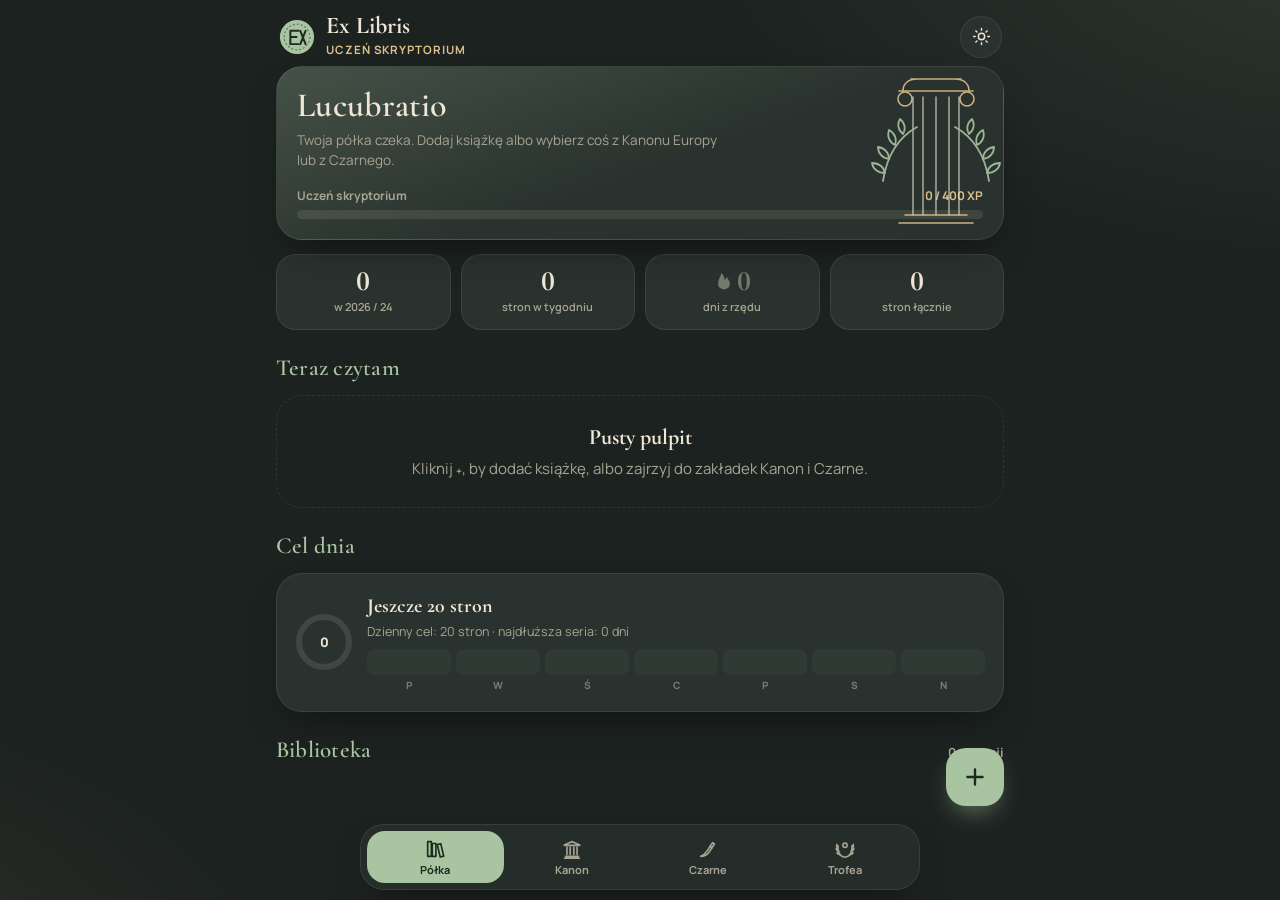
==== commit 32716717: "Kalendarz opcjonalny: domyślnie ukryty, włączany w ustawieniach Co-Authored-By: Claude Opus 5.5 <nor" ====
--- a/Ex_libris.html
+++ b/Ex_libris.html
@@ -319,6 +319,19 @@
 .settings label { display: flex; align-items: center; justify-content: space-between; gap: 12px; padding: 12px 0; border-bottom: 1px solid var(--line); font-weight: 600; }
 .settings label:last-of-type { border-bottom: 0; }
 .settings input[type=number] { width: 86px; }
+.settings input.switch { width: 50px; height: 30px; padding: 0; border-radius: 30px; }
+.switch { appearance: none; -webkit-appearance: none; flex: none; width: 50px; height: 30px; border-radius: 30px; background: var(--card2); border: 1px solid var(--line); position: relative; cursor: pointer; transition: background .2s; margin: 0; }
+.switch::after { content: ""; position: absolute; top: 3px; left: 3px; width: 22px; height: 22px; border-radius: 50%; background: var(--faint); transition: transform .25s cubic-bezier(.3, 1.4, .5, 1), background .2s; }
+.switch:checked { background: var(--sage); border-color: transparent; }
+.switch:checked::after { transform: translateX(20px); background: var(--on-sage); }
+.src-card label.field { flex-direction: column; align-items: stretch; justify-content: flex-start; gap: 6px; border-bottom: 0; font-weight: 400; }
+.src-card .field input { height: 42px; width: 100%; min-width: 0; }
+.src-card .field .pill { flex: none; height: 42px; }
+.src-card summary { margin: 4px 0; }
+.steps { margin: 10px 0 0; padding-left: 20px; font-size: 13.5px; color: var(--mute); }
+.steps li { margin-bottom: 8px; line-height: 1.45; }
+.steps b, .steps code { color: var(--ink); }
+.steps code { background: var(--card2); padding: 1px 5px; border-radius: 6px; }
 .btnrow { display: flex; gap: 8px; flex-wrap: wrap; margin-top: 14px; }
 
 /* arkusz */
@@ -485,6 +498,9 @@
     <symbol id="i-seal" viewBox="0 0 40 40"><circle cx="20" cy="20" r="18" fill="var(--sage)"/><circle cx="20" cy="20" r="13.5" fill="none" stroke="var(--on-sage)" stroke-width="1.2" stroke-dasharray="2 2.2" opacity=".55"/><path d="M13 27.5V13.5h8.5M13 20h6.5M13 27.5h8.5M23.5 13.5l5.5 14M29 13.5l-5.5 14" fill="none" stroke="var(--on-sage)" stroke-width="2.1" stroke-linecap="round" stroke-linejoin="round"/></symbol>
   </defs>
 </svg>
+<script>
+var POSREDNIK = "/**\n * Ex Libris – pośrednik wyszukiwania (Google Apps Script, darmowy, działa na Twoim koncie Google).\n * Aplikacja w przeglądarce nie może sama pytać lubimyczytac.pl, katalogu Biblioteki Narodowej\n * ani rejestru e-ISBN – ten skrypt robi to za nią i odsyła krótką odpowiedź.\n *\n *   ?lc=<fraza>        wyszukiwanie w lubimyczytac.pl (tytuł, autor, okładka, strony, ISBN, rok)\n *   ?url=<adres>       surowa odpowiedź z data.bn.org.pl lub e-isbn.pl\n *   ?test=1            sprawdzenie, czy pośrednik działa\n */\nvar DOZWOLONE = ['data.bn.org.pl', 'e-isbn.pl', 'www.e-isbn.pl'];\nvar LC = 'https://lubimyczytac.pl';\nvar UA = { 'User-Agent': 'Mozilla/5.0 (Ex Libris; prywatny dziennik lektur)' };\n\nfunction doGet(e) {\n  var p = (e && e.parameter) || {};\n  if (p.test) return tekst('{\"ok\":true,\"wersja\":2}');\n  if (p.lc) return pamiec('lc:' + p.lc, function () { return JSON.stringify(szukajLC(p.lc)); });\n  var url = p.url || '';\n  var host = (url.match(/^https:\\/\\/([^\\/?#]+)/) || [])[1];\n  if (DOZWOLONE.indexOf(host) < 0) return tekst('{\"error\":\"niedozwolony adres\"}');\n  return pamiec(url, function () {\n    var r = UrlFetchApp.fetch(url, { muteHttpExceptions: true, followRedirects: true });\n    return r.getResponseCode() === 200 ? r.getContentText('UTF-8') : '';\n  });\n}\n\n/* wyniki z pamięci podręcznej (6 h), żeby nie męczyć serwisów tymi samymi zapytaniami */\nfunction pamiec(klucz, fn) {\n  var cache = CacheService.getScriptCache();\n  var k = Utilities.base64Encode(Utilities.computeDigest(Utilities.DigestAlgorithm.MD5, klucz, Utilities.Charset.UTF_8));\n  var z = cache.get(k);\n  if (z) return tekst(z);\n  var body = fn();\n  if (body && body.length < 95000) cache.put(k, body, 21600);\n  return tekst(body || '{\"error\":\"brak odpowiedzi\"}');\n}\nfunction tekst(s) { return ContentService.createTextOutput(s).setMimeType(ContentService.MimeType.TEXT); }\n\n/* ---------- lubimyczytac.pl ---------- */\nfunction szukajLC(fraza) {\n  var r = UrlFetchApp.fetch(LC + '/szukaj/ksiazki?phrase=' + encodeURIComponent(fraza), { muteHttpExceptions: true, headers: UA });\n  if (r.getResponseCode() !== 200) return { error: 'lubimyczytac ' + r.getResponseCode(), items: [] };\n  var items = parsujWyniki(r.getContentText('UTF-8')).slice(0, 8);\n  // szczegóły (strony, ISBN, data, duża okładka) dla pierwszych 6 – równolegle\n  var top = items.slice(0, 6);\n  var odp = UrlFetchApp.fetchAll(top.map(function (it) { return { url: LC + it.path, muteHttpExceptions: true, headers: UA }; }));\n  odp.forEach(function (o, i) { if (o.getResponseCode() === 200) uzupelnij(top[i], parsujKsiazke(o.getContentText('UTF-8'))); });\n  return { items: items };\n}\nfunction parsujWyniki(html) {\n  var out = [];\n  html.split('class=\"book-card book-card--l').slice(1).forEach(function (blok) {\n    var link = blok.match(/href=\"(\\/ksiazka\\/\\d+\\/[^\"#]+)\"/) || blok.match(/action=\"(\\/ksiazka\\/\\d+\\/[^\"#]+)\"/);\n    var tyt = blok.match(/class=\"book-card__title\"[^>]*title=\"([^\"]*)\"/) || blok.match(/class=\"book-card__title\"[^>]*>([^<]*)</);\n    if (!link || !tyt) return;\n    var aut = [], re = /book-card__author\">([\\s\\S]*?)<\\/div>/, a = blok.match(re);\n    if (a) a[1].replace(/<a[^>]*>([^<]*)<\\/a>/g, function (_, n) { aut.push(encje(n).trim()); });\n    var img = blok.match(/<img[^>]+src=\"(https:\\/\\/s\\.lubimyczytac\\.pl\\/upload\\/books\\/[^\"]+)\"/);\n    out.push({ path: link[1], title: encje(tyt[1]).trim(), author: aut.join(', '),\n      cover: img && !/default-book/.test(img[1]) ? img[1].replace(/-\\d+x\\d+\\.jpg$/, '-352x500.jpg') : '', pages: 0, isbn: '', year: '' });\n  });\n  return out;\n}\nfunction parsujKsiazke(html) {\n  var res = {}, bloki = html.match(/<script type=\"application\\/ld\\+json\">([\\s\\S]*?)<\\/script>/g) || [];\n  bloki.forEach(function (b) {\n    try {\n      var j = JSON.parse(b.replace(/^<script[^>]*>/, '').replace(/<\\/script>$/, ''));\n      if (j['@type'] === 'Book') res = j;\n    } catch (e) {}\n  });\n  var pierwsze = html.match(/Data 1\\. wyd\\. pol\\.:<\\/dt>\\s*<dd>\\s*(\\d{4})/);\n  return { pages: +res.numberOfPages || 0, isbn: res.isbn || '', year: pierwsze ? pierwsze[1] : String(res.datePublished || '').slice(0, 4),\n    cover: res.image || '', series: res.isPartOfSeries ? res.isPartOfSeries.name : '' };\n}\nfunction uzupelnij(it, d) {\n  if (d.pages) it.pages = d.pages;\n  if (d.isbn && !/^0+[-0]*$/.test(d.isbn)) it.isbn = d.isbn;\n  if (d.year) it.year = d.year;\n  if (d.cover) it.cover = d.cover;\n  if (/default-book/.test(it.cover)) it.cover = '';\n  if (d.series) it.series = d.series;\n}\nfunction encje(s) {\n  return String(s).replace(/&quot;/g, '\"').replace(/&#0?39;/g, \"'\").replace(/&amp;/g, '&').replace(/&lt;/g, '<').replace(/&gt;/g, '>').replace(/&nbsp;/g, ' ')\n    .replace(/&#(\\d+);/g, function (_, n) { return String.fromCharCode(+n); });\n}\n\n/* uruchom raz w edytorze (▶ Uruchom → test), żeby nadać skryptowi uprawnienia */\nfunction test() { Logger.log(JSON.stringify(szukajLC('Gottland')).slice(0, 600)); }\n";
+</script>
 <script>
 /* Klasyka literatur narodowych Europy: [region, kraj, tytuł, tytuł oryginalny, autor, data, opis] */
 var KANON = [
@@ -1394,7 +1410,7 @@
 var S = load();
 
 function blank() {
-  return { books: [], settings: { theme: 'dark', dayGoal: 20, yearGoal: 24 }, seenBadges: [], rank: 0 };
+  return { books: [], settings: { theme: 'dark', dayGoal: 20, yearGoal: 24, showCal: false }, seenBadges: [], rank: 0 };
 }
 function load() {
   try {
@@ -1654,7 +1670,7 @@
 
 </script>
 <script>
-/* Wyszukiwanie książek: Google Books + Open Library (oba bez klucza), skaner kodu ISBN */
+/* Wyszukiwanie książek: Google Books, Open Library, a przez własny pośrednik także lubimyczytac.pl, Biblioteka Narodowa i e-ISBN; skaner ISBN */
 function cleanIsbn(q) { return (q || '').replace(/[^0-9Xx]/g, '').toUpperCase(); }
 function isIsbn(q) {
   var s = cleanIsbn(q);
@@ -1669,7 +1685,8 @@
 
 function googleBooks(q, isbn, extra) {
   var query = isbn ? 'isbn:' + cleanIsbn(q) : q;
-  var url = 'https://www.googleapis.com/books/v1/volumes?maxResults=15&printType=books&q=' + encodeURIComponent(query) + (extra || '');
+  var url = 'https://www.googleapis.com/books/v1/volumes?maxResults=15&printType=books&q=' + encodeURIComponent(query) + (extra || '') +
+    (S.settings.gkey ? '&key=' + encodeURIComponent(S.settings.gkey.trim()) : '');
   return getJSON(url).catch(function (e) {
     // limit zapytań bez klucza – jedna ponowna próba
     if (e.message === '429') return new Promise(function (r) { setTimeout(r, 1500); }).then(function () { return getJSON(url); });
@@ -1698,30 +1715,131 @@
   }).catch(function () { return []; });
 }
 
-/* łączy wyniki, usuwa duplikaty, uzupełnia brakujące pola (okładka/strony) z drugiego źródła */
-function searchBooks(q) {
-  var isbn = isIsbn(q);
-  return Promise.all([googleBooks(q, isbn), openLibrary(q, isbn)]).then(function (rs) {
-    var out = [], idx = {};
-    rs[0].concat(rs[1]).forEach(function (r) {
+/* ---------- pośrednik (Google Apps Script): lubimyczytac.pl, Biblioteka Narodowa, e-ISBN ---------- */
+function proxyUrl() { return (S.settings.proxy || '').trim(); }
+function viaProxy(params, ms) {
+  var p = proxyUrl(); if (!p) return Promise.reject(new Error('brak pośrednika'));
+  var ctl = window.AbortController ? new AbortController() : null;
+  var t = ctl && setTimeout(function () { ctl.abort(); }, ms || 30000);
+  return fetch(p + (p.indexOf('?') < 0 ? '?' : '&') + params, ctl ? { signal: ctl.signal } : {})
+    .then(function (r) { clearTimeout(t); if (!r.ok) throw new Error(r.status); return r.text(); });
+}
+function lubimyczytac(q) {
+  return viaProxy('lc=' + encodeURIComponent(q)).then(function (txt) {
+    return (JSON.parse(txt).items || []).map(function (it) {
+      return { title: it.title, author: it.author, year: it.year || '', pages: it.pages || 0, cover: it.cover || '', isbn: (it.isbn || '').replace(/-/g, ''),
+        lang: 'pl', series: it.series || '', via: 'lubimyczytac' };
+    });
+  }).catch(function () { return []; });
+}
+function bnRecord(b) {
+  var f = function (tag, code) {
+    for (var i = 0; i < b.marc.fields.length; i++) {
+      var x = b.marc.fields[i][tag]; if (!x) continue;
+      for (var j = 0; j < x.subfields.length; j++) if (x.subfields[j][code]) return x.subfields[j][code];
+    }
+    return '';
+  };
+  var title = (f('245', 'a') + ' ' + f('245', 'b')).replace(/\s*[\/:;=.]\s*$/, '').replace(/\s*[\/:;]\s*$/, '').replace(/\s+/g, ' ').trim();
+  var au = f('100', 'a').replace(/[,.]\s*$/, ''), m = au.match(/^([^,]+),\s*(.+)$/);
+  var pages = (f('300', 'a').match(/(\d+)\s*(,\s*\[\d+\]\s*)?(s\.|stron)/) || [])[1];
+  return { title: title || b.title.split(' /')[0], author: m ? m[2] + ' ' + m[1] : au, year: (b.publicationYear || '').slice(0, 4), pages: +pages || 0,
+    cover: '', isbn: cleanIsbn(f('020', 'a').split(' ')[0]), lang: b.language === 'polski' ? 'pl' : '', via: 'Biblioteka Narodowa' };
+}
+function bibNarodowa(q, isbn) {
+  if (!proxyUrl()) return Promise.resolve([]);
+  var base = 'https://data.bn.org.pl/api/networks/bibs.json?limit=15&kind=ksi%C4%85%C5%BCka&';
+  var qs = [];
+  if (isbn) qs.push('isbnIssn=' + cleanIsbn(q));
+  else {
+    var w = q.trim().split(/\s+/);
+    qs.push('title=' + encodeURIComponent(q.trim()) + '&language=polski');
+    if (w.length >= 2) qs.push('title=' + encodeURIComponent(w.slice(0, -1).join(' ')) + '&author=' + encodeURIComponent(w[w.length - 1]));
+    if (w.length >= 3) qs.push('title=' + encodeURIComponent(w.slice(0, -2).join(' ')) + '&author=' + encodeURIComponent(w.slice(-2).join(' ')));
+  }
+  return Promise.all(qs.map(function (x) {
+    return viaProxy('url=' + encodeURIComponent(base + x)).then(function (t) { return JSON.parse(t).bibs || []; }).catch(function () { return []; });
+  })).then(function (rs) {
+    var all = [].concat.apply([], rs).map(bnRecord).filter(function (r) { return r.title; });
+    all.sort(function (a, b) { return (b.lang === 'pl') - (a.lang === 'pl') || (b.year || '').localeCompare(a.year || ''); });
+    return all;
+  });
+}
+function eIsbn(q) {
+  if (!proxyUrl()) return Promise.resolve([]);
+  return viaProxy('url=' + encodeURIComponent('https://e-isbn.pl/IsbnWeb/api.xml?isbn=' + cleanIsbn(q))).then(function (xml) {
+    var d = new DOMParser().parseFromString(xml, 'text/xml'), out = [];
+    var tx = function (el, tag) { var x = el.getElementsByTagName(tag)[0]; return x ? x.textContent.trim() : ''; };
+    Array.prototype.forEach.call(d.getElementsByTagName('Product'), function (p) {
+      var pages = 0;
+      Array.prototype.forEach.call(p.getElementsByTagName('Extent'), function (e) { if (tx(e, 'ExtentType') === '00') pages = +tx(e, 'ExtentValue') || 0; });
+      var au = tx(p, 'PersonNameInverted'), m = au.match(/^([^,]+),\s*(.+)$/);
+      var sub = tx(p, 'Subtitle').replace(/\s*[\/:;]\s*$/, '');
+      out.push({ title: tx(p, 'TitleText').replace(/\s*[\/:;]\s*$/, '') + (sub && sub.length < 50 ? '. ' + sub : ''), author: m ? m[2] + ' ' + m[1] : au,
+        year: tx(p, 'Date').slice(0, 4), pages: pages, cover: '', isbn: cleanIsbn(q), lang: 'pl', via: 'e-ISBN' });
+    });
+    return out;
+  }).catch(function () { return []; });
+}
+
+/* łączy wyniki, usuwa duplikaty, uzupełnia brakujące pola (okładka/strony) z innych źródeł */
+var VIA_RANK = { 'lubimyczytac': 3, 'Biblioteka Narodowa': 1.5, 'e-ISBN': 2, 'Google Books': 1, 'Open Library': 0 };
+function mergeResults(lists, q, isbn) {
+  var out = [], idx = {};
+  lists.forEach(function (list) {
+    list.forEach(function (r) {
       if (!r.title) return;
-      var k = norm(r.title).slice(0, 40) + '|' + norm(r.author).split(' ').slice(-1)[0];
+      var k = isbn ? 'isbn' : norm(r.title).slice(0, 40) + '|' + norm(r.author).split(' ').slice(-1)[0];
       if (idx[k] != null) {
         var o = out[idx[k]];
-        if (!o.cover && r.cover) o.cover = r.cover;
-        if (!o.pages && r.pages) o.pages = r.pages;
-        if (!o.isbn && r.isbn) o.isbn = r.isbn;
-        if (!o.year && r.year) o.year = r.year;
+        ['cover', 'pages', 'isbn', 'year', 'author'].forEach(function (f) { if (!o[f] && r[f]) o[f] = r[f]; });
+        if (r.lang === 'pl') o.lang = 'pl';
+        if (r.via === 'lubimyczytac' && r.cover) o.cover = r.cover; // polskie okładki są trafniejsze
+        if (o.vias.indexOf(r.via) < 0) o.vias.push(r.via);
         return;
       }
-      idx[k] = out.length; out.push(r);
+      idx[k] = out.length; out.push(Object.assign({ vias: [r.via] }, r));
     });
-    // polskie wydania i te z okładką wyżej
-    out.forEach(function (r, i) { r._s = (r.lang === 'pl' ? 4 : 0) + (r.cover ? 2 : 0) + (r.pages ? 1 : 0) - i * .05; });
-    out.sort(function (a, b) { return b._s - a._s; });
-    if (isbn && out.length && !out[0].cover) out[0].cover = 'https://covers.openlibrary.org/b/isbn/' + cleanIsbn(q) + '-L.jpg?default=false';
-    return out;
   });
+  var nq = norm(q);
+  out.forEach(function (r, i) {
+    var nt = norm(r.title);
+    var via = Math.max.apply(null, r.vias.map(function (v) { return VIA_RANK[v] || 0; }));
+    // tytuł zawarty w zapytaniu (lub odwrotnie) – najsilniejszy sygnał
+    var hit = nt && (nq.indexOf(nt) >= 0 || nt.indexOf(nq) >= 0) ? 5 : 0;
+    r._s = hit + (r.lang === 'pl' ? 3 : 0) + (r.cover ? 2 : 0) + (r.pages ? 1 : 0) + via + r.vias.length * .5 - i * .02;
+  });
+  out.sort(function (a, b) { return b._s - a._s; });
+  if (isbn && out.length && !out[0].cover) out[0].cover = 'https://covers.openlibrary.org/b/isbn/' + cleanIsbn(q) + '-L.jpg?default=false';
+  return out.slice(0, 20);
+}
+/* onUpdate(lista, ileJeszczeCzeka) – wyniki pokazują się w miarę napływania */
+function searchBooks(q, onUpdate) {
+  var isbn = isIsbn(q), lists = [], pending;
+  var srcs = [googleBooks(q, isbn), openLibrary(q, isbn)];
+  if (proxyUrl()) {
+    var bn = bibNarodowa(q, isbn);
+    srcs.push(bn);
+    if (isbn) {
+      var ei = eIsbn(q);
+      srcs.push(ei);
+      // lubimyczytac nie szuka po ISBN – szukamy po tytule znalezionym w rejestrach
+      srcs.push(Promise.all([ei, bn]).then(function (r) {
+        var hit = r[0][0] || r[1][0]; if (!hit) return [];
+        return lubimyczytac(hit.title.split('. ')[0] + ' ' + (hit.author || '').split(' ').slice(-1)[0]).then(function (lc) {
+          var same = lc.filter(function (x) { return x.isbn === cleanIsbn(q); });
+          return (same.length ? same : lc.slice(0, 1)).map(function (x) { return Object.assign({}, x, { isbn: cleanIsbn(q) }); });
+        });
+      }));
+    } else srcs.push(lubimyczytac(q));
+  }
+  pending = srcs.length;
+  return Promise.all(srcs.map(function (p) {
+    return p.catch(function () { return []; }).then(function (r) {
+      lists.push(r); pending--;
+      if (onUpdate) onUpdate(mergeResults(lists, q, isbn), pending);
+    });
+  })).then(function () { return mergeResults(lists, q, isbn); });
 }
 
 /* dla książek dodanych z list: dociąga okładkę i liczbę stron w tle */
@@ -1729,14 +1847,20 @@
   if (b.cover && b.pages) return Promise.resolve(false);
   var surname = (b.author || '').split(',')[0].split(' ').slice(-1)[0];
   var q = 'intitle:' + b.title + (surname && surname !== 'anonim' ? ' inauthor:' + surname : '');
-  return googleBooks(q, false, '&langRestrict=pl').then(function (r) {
-    return r.length ? r : googleBooks(b.title + ' ' + (surname || ''), false);
+  var plain = b.title + (surname && surname !== 'anonim' ? ' ' + surname : '');
+  // najpierw lubimyczytac (polskie okładki i strony), potem Google i Open Library
+  var lc = proxyUrl() ? lubimyczytac(plain) : Promise.resolve([]);
+  return lc.then(function (r0) {
+    if (r0.some(function (x) { return x.cover && x.pages; })) return r0;
+    return googleBooks(q, false, '&langRestrict=pl').then(function (r) {
+      return r.length ? r : googleBooks(plain, false);
+    }).then(function (r) { return r0.concat(r); });
   }).then(function (r) {
     if (!r.length || !r.some(function (x) { return x.cover; })) return openLibrary(b.title + ' ' + (surname || '')).then(function (o) { return r.concat(o); });
     return r;
   }).then(function (r) {
     var t = norm(b.title), changed = false;
-    var good = r.filter(function (x) { var n = norm(x.title); return n.indexOf(t) === 0 || t.indexOf(n) === 0; });
+    var good = r.filter(function (x) { var n = norm(x.title); return n && (n.indexOf(t) === 0 || t.indexOf(n) === 0); });
     if (!good.length) good = r.slice(0, 2);
     var withCover = good.filter(function (x) { return x.cover; })[0], withPages = good.filter(function (x) { return x.pages > 30; })[0];
     if (!b.cover && withCover) { b.cover = withCover.cover; changed = true; }
@@ -1934,6 +2058,10 @@
   cat: { kanon: { q: '', f: 'all', open: {}, limit: {} }, czarne: { q: '', f: 'all', series: '', open: {}, limit: {} } } };
 
 function render() {
+  if (V.tab === 'cal' && !S.settings.showCal) V.tab = 'shelf';
+  var calBtn = $('#tabs [data-go="cal"]');
+  calBtn.hidden = !S.settings.showCal;
+  $('#tabs').style.gridTemplateColumns = 'repeat(' + (S.settings.showCal ? 5 : 4) + ', 1fr)';
   var v = $('#view'), fn = { shelf: viewShelf, cal: viewCal, kanon: function () { return viewCat('kanon'); }, czarne: function () { return viewCat('czarne'); }, trophy: viewTrophy }[V.tab];
   v.innerHTML = fn();
   $$('#tabs button').forEach(function (b) { b.classList.toggle('on', b.dataset.go === V.tab); });
@@ -1990,7 +2118,7 @@
 
   var fin = finished().slice(0, 14);
   if (fin.length) {
-    h += '<div class="sec"><h2>Ostatnio ukończone</h2><button class="more" data-go="cal">kalendarz ' + ico('arrow') + '</button></div><div class="spines">' +
+    h += '<div class="sec"><h2>Ostatnio ukończone</h2>' + (S.settings.showCal ? '<button class="more" data-go="cal">kalendarz ' + ico('arrow') + '</button>' : '') + '</div><div class="spines">' +
       fin.map(function (b) { var d = parseIso(b.end); return '<div class="spine" data-open="' + b.id + '">' + coverHtml(b) + '<span class="tag">' + d.getDate() + ' ' + MON3[d.getMonth()].toUpperCase() + '</span><small>' + '★'.repeat(b.rating || 0) + '</small></div>'; }).join('') + '</div>';
   }
 
@@ -2164,6 +2292,28 @@
   if (el) { var t = document.createElement('div'); t.innerHTML = catItem(list, i); el.replaceWith(t.firstChild); }
 }
 
+/* ---------- źródła wyszukiwania (pośrednik + klucz Google) ---------- */
+function sourcesCard() {
+  var p = S.settings.proxy || '', g = S.settings.gkey || '';
+  var st = function (on, txt) { return '<span class="badge-s ' + (on ? 'done' : 'want') + '">' + (on ? ico('check') : '') + txt + '</span>'; };
+  return '<div class="sec"><h2>Źródła wyszukiwania</h2></div><div class="card settings src-card">' +
+    '<p style="margin:0 0 10px;font-size:13.5px" class="muted">Bez konfiguracji działają Google Books i Open Library – mają mało polskich wydań. ' +
+    'Własny, darmowy pośrednik na Twoim koncie Google dodaje <b style="color:var(--ink)">lubimyczytac.pl</b>, katalog <b style="color:var(--ink)">Biblioteki Narodowej</b> i rejestr <b style="color:var(--ink)">e-ISBN</b>.</p>' +
+    '<div style="display:flex;gap:6px;flex-wrap:wrap;margin-bottom:6px">' + st(p, 'lubimyczytac') + st(p, 'Biblioteka Narodowa') + st(p, 'e-ISBN') + st(g, 'Google: własny klucz') + st(true, 'Open Library') + '</div>' +
+    '<label class="field" style="display:flex;border:0;padding:8px 0 0"><span>Adres pośrednika (…/exec)</span><div style="display:flex;gap:8px"><input id="setProxy" placeholder="https://script.google.com/macros/s/…/exec" value="' + esc(p) + '" autocomplete="off">' +
+    '<button class="pill sm" id="btnProxyTest" type="button">Sprawdź</button></div></label>' +
+    '<details style="margin:2px 0 12px"><summary class="more" style="cursor:pointer;list-style:none;display:inline-flex">Jak zrobić pośrednika? (ok. 3 min, na komputerze) ' + ico('down') + '</summary><ol class="steps">' +
+    '<li>Kliknij <button class="pill sm gold" id="btnCopyGs" type="button">Kopiuj kod pośrednika</button></li>' +
+    '<li>Wejdź na <a href="https://script.google.com/home/projects/create" target="_blank" rel="noopener">script.google.com</a> (prywatne konto Gmail – szkolne może blokować udostępnianie), usuń przykładowy kod i wklej skopiowany.</li>' +
+    '<li>Zapisz (Ctrl+S), nazwij projekt np. „Ex Libris – pośrednik”.</li>' +
+    '<li>Wybierz funkcję <b>test</b> i kliknij <b>▶ Uruchom</b> → zezwól na dostęp (Zaawansowane → Przejdź do projektu). To jednorazowa zgoda na łączenie z lubimyczytac i BN.</li>' +
+    '<li><b>Wdróż → Nowe wdrożenie</b> → typ: <b>Aplikacja internetowa</b>; Wykonuj jako: <b>Ja</b>; Kto ma dostęp: <b>Każdy</b> → Wdróż.</li>' +
+    '<li>Skopiuj „Adres URL aplikacji internetowej” (kończy się na <code>/exec</code>), wklej go powyżej i kliknij <b>Sprawdź</b>.</li></ol>' +
+    '<p class="faint" style="font-size:12px;margin:6px 0 0">Pośrednik działa na Twoim koncie, przepuszcza tylko lubimyczytac, BN i e-ISBN, a wyniki trzyma 6 godzin w pamięci, żeby nie obciążać serwisów. Adres wpisz na każdym urządzeniu (albo przenieś kopią).</p></details>' +
+    '<label class="field" style="display:flex;border:0;padding:0"><span>Klucz Google Books API (opcjonalnie)</span><input id="setGkey" placeholder="AIza…" value="' + esc(g) + '" autocomplete="off"></label>' +
+    '<p class="faint" style="font-size:12px;margin:0">Wspólny limit Google bez klucza bywa wyczerpany. Darmowy klucz: <a href="https://console.cloud.google.com/apis/library/books.googleapis.com" target="_blank" rel="noopener">console.cloud.google.com</a> → włącz „Books API” → Dane logowania → Utwórz klucz API.</p></div>';
+}
+
 /* ---------- TROFEA ---------- */
 function viewTrophy() {
   var x = xp(), r = rankOf(x), bs = BADGES(), got = bs.filter(function (b) { return b.got; }).length, done = byStatus('done');
@@ -2180,9 +2330,11 @@
   h += '<div class="sec"><h2>Drabina rang</h2><span class="more">XP = strony + 60 za książkę + 30 za pozycję z list + 40 za odznakę</span></div><div class="ladder">' + RANKS.map(function (k, i) {
     return '<div class="' + (i === r.i ? 'on' : i < r.i ? 'got' : '') + '">' + (i < r.i ? '✓ ' : '') + k[1] + '<span>' + fmt(k[0]) + ' XP</span></div>';
   }).join('') + '</div>';
+  h += sourcesCard();
   h += '<div class="sec"><h2>Ustawienia</h2></div><div class="card settings">' +
     '<label>Dzienny cel (strony)<input type="number" min="1" max="500" id="setDay" value="' + S.settings.dayGoal + '"></label>' +
     '<label>Roczny cel (książki)<input type="number" min="1" max="500" id="setYear" value="' + S.settings.yearGoal + '"></label>' +
+    '<label>Kalendarz lektur<input type="checkbox" id="setCal" class="switch"' + (S.settings.showCal ? ' checked' : '') + '></label>' +
     '<label>Motyw<select id="setTheme" style="width:150px"><option value="dark">Atrament</option><option value="light"' + (S.settings.theme === 'light' ? ' selected' : '') + '>Pergamin</option></select></label>' +
     '<div class="btnrow"><button class="pill" id="btnExport">Zapisz kopię</button><button class="pill ghost" id="btnImport">Wczytaj kopię</button>' +
     '<button class="pill ghost" id="btnReset" style="color:var(--rose)">Wyczyść wszystko</button><input type="file" id="fileImport" accept="application/json,.json" hidden></div>' +
@@ -2272,6 +2424,7 @@
         .catch(function () { $('#scanBox').innerHTML = ''; toast('📷', 'Brak dostępu do aparatu'); });
     };
     $('#addRes').onclick = function (e) {
+      if (e.target.closest('[data-manual]')) { addState.mode = 'form'; addState.pre = { title: addState.q }; return drawAdd(); }
       var r = e.target.closest('[data-res]'); if (!r) return;
       var it = addState.results[+r.dataset.res];
       addState.pre = { title: it.title, author: it.author, year: it.year, pages: it.pages || '', cover: it.cover, isbn: it.isbn };
@@ -2279,20 +2432,33 @@
     };
   } else bindForm(root, null);
 }
+function sourcesNote() {
+  var on = ['Google Books', 'Open Library'];
+  if (proxyUrl()) on = ['lubimyczytac', 'Biblioteka Narodowa', 'e-ISBN'].concat(on);
+  return 'Szukam w: ' + on.join(', ') + '.' + (proxyUrl() ? '' : ' Polskie źródła (lubimyczytac, BN) włączysz w Trofea → Źródła wyszukiwania.');
+}
 function resultsHtml() {
-  var r = addState.results;
-  if (r === 'loading') return '<div class="spin"></div>';
-  if (!r) return '<p class="muted" style="font-size:13px;margin:12px 4px">Szukam jednocześnie w Google Books i Open Library. Numer ISBN (10 lub 13 cyfr) daje najpewniejszy wynik' + (canScan() ? ' – możesz go też zeskanować aparatem.' : '.') + '</p>';
-  if (!r.length) return '<div class="empty"><b>Nic nie znalazłem</b>Spróbuj innego zapisu albo <button class="pill sm" data-mode2="form" onclick="addState.mode=\'form\';addState.pre={title:addState.q};drawAdd()">wpisz ręcznie</button></div>';
+  var r = addState.results, wait = addState.pending;
+  if (r === 'loading') return '<div class="spin"></div><p class="muted" style="text-align:center;font-size:12.5px">' + sourcesNote() + '</p>';
+  if (!r) return '<p class="muted" style="font-size:13px;margin:12px 4px">' + sourcesNote() + ' Numer ISBN (10 lub 13 cyfr) daje najpewniejszy wynik' + (canScan() ? ' – możesz go też zeskanować aparatem.' : '.') + '</p>';
+  if (!r.length && wait) return '<div class="spin"></div>';
+  if (!r.length) return '<div class="empty"><b>Nic nie znalazłem</b>Spróbuj innego zapisu albo <button class="pill sm" data-manual>wpisz ręcznie</button></div>';
   return r.map(function (it, i) {
     return '<div class="row" data-res="' + i + '">' + coverHtml(it) + '<div class="mid"><b>' + esc(it.title) + '</b><small>' + esc(it.author || 'autor nieznany') + '</small><small>' +
-      [it.year, it.pages ? it.pages + ' s.' : '', it.isbn ? 'ISBN ' + it.isbn : ''].filter(Boolean).join(' · ') + '</small></div><div class="end"><span class="pill sm">Wybierz</span></div></div>';
-  }).join('');
+      [it.year, it.pages ? it.pages + ' s.' : '', it.isbn ? 'ISBN ' + it.isbn : ''].filter(Boolean).join(' · ') + '</small><small class="faint">' + esc((it.vias || [it.via]).join(' + ')) + '</small></div>' +
+      '<div class="end"><span class="pill sm">Wybierz</span></div></div>';
+  }).join('') + (wait ? '<p class="muted" style="text-align:center;font-size:12.5px;display:flex;align-items:center;gap:8px;justify-content:center"><span class="spin" style="margin:0;width:16px;height:16px;border-width:2px"></span>Czekam jeszcze na ' + wait + ' ' + plural(wait, 'źródło', 'źródła', 'źródeł') + '…</p>' : '');
 }
 function runSearch(q) {
   q = (q || '').trim(); if (!q) return;
-  addState.q = q; addState.results = 'loading'; $('#addRes').innerHTML = resultsHtml();
-  searchBooks(q).then(function (r) { addState.results = r; var el = $('#addRes'); if (el) el.innerHTML = resultsHtml(); });
+  var id = (runSearch.n = (runSearch.n || 0) + 1);
+  addState.q = q; addState.results = 'loading'; addState.pending = 1; $('#addRes').innerHTML = resultsHtml();
+  var show = function (r, pending) {
+    if (id !== runSearch.n) return;
+    addState.results = r; addState.pending = pending;
+    var el = $('#addRes'); if (el) el.innerHTML = resultsHtml();
+  };
+  searchBooks(q, show).then(function (r) { show(r, 0); });
 }
 function formHtml(p) {
   return coverPickerHtml(p.title || p.cover ? { title: p.title || '', author: p.author || '', cover: p.cover || '' } : null) +
@@ -2349,7 +2515,7 @@
   h += '<div class="sec" style="margin-top:18px"><h2>Ocena i notatki</h2></div><div class="stars" id="dStars">' + [1, 2, 3, 4, 5].map(function (n) { return '<button data-n="' + n + '" class="' + (b.rating >= n ? 'on' : '') + '">' + ico('star') + '</button>'; }).join('') + '</div>' +
     '<label class="field" style="margin-top:10px"><textarea id="dNotes" placeholder="Cytaty, myśli, kontekst historyczny…">' + esc(b.notes) + '</textarea></label>';
   h += '<div class="two"><label class="field"><span>Początek</span><input type="date" id="dStartD" value="' + esc(b.start) + '"></label>' +
-    (b.status === 'done' ? '<label class="field"><span>Koniec (kalendarz)</span><input type="date" id="dEndD" value="' + esc(b.end) + '"></label>' : '<div></div>') + '</div>';
+    (b.status === 'done' ? '<label class="field"><span>Data ukończenia</span><input type="date" id="dEndD" value="' + esc(b.end) + '"></label>' : '<div></div>') + '</div>';
   if (b.log.length) {
     h += '<div class="sec"><h2>Dziennik</h2><span class="more">' + b.log.length + ' ' + plural(b.log.length, 'dzień', 'dni', 'dni') + '</span></div><div class="loglist">' +
       b.log.slice(-8).reverse().map(function (l) { return '<div><span>' + niceDate(l.d) + '</span><b>' + (l.p > 0 ? '+' : '') + l.p + ' s.</b></div>'; }).join('') + '</div>';
@@ -2409,7 +2575,7 @@
     enrichBook(b).then(function (ch) { if (!ch) { b.cover = was; toast('🔍', 'Nie znalazłem okładki', 'Wklej ją albo wybierz plik.'); } else toast('🖼️', 'Okładka znaleziona'); save(); detailSheet(b.id); });
   };
   $('#eDel', root).onclick = function () {
-    if (!confirm('Usunąć „' + b.title + '” z półki? Zniknie też z kalendarza.')) return;
+    if (!confirm('Usunąć „' + b.title + '” z półki? Zniknie razem z postępem i datami.')) return;
     S.books = S.books.filter(function (x) { return x !== b; }); if (b.cover === 'idb') putCover(b.id, null); save(); closeSheet();
   };
 }
@@ -2462,7 +2628,7 @@
     else ex = addFromCat(list, i, 'done');
     el.closest('.item').classList.add('done');
     buzz([20, 40, 20]); confetti(45);
-    toast('📜', 'Przeczytana: ' + esc(ex.title), 'Dodana do kalendarza z dzisiejszą datą – możesz ją zmienić w szczegółach.');
+    toast('📜', 'Przeczytana: ' + esc(ex.title), 'Zapisana z dzisiejszą datą ukończenia – możesz ją zmienić w szczegółach.');
     setTimeout(function () { refreshCatItem(list, i); }, 350);
     afterChange();
     // pasek kraju i licznik
@@ -2470,6 +2636,28 @@
     return;
   }
   if (t.closest('#fab')) return addSheet();
+  if (t.closest('#btnCopyGs')) {
+    var done = function () { toast('📋', 'Kod pośrednika skopiowany', 'Wklej go na script.google.com.'); };
+    if (navigator.clipboard && navigator.clipboard.writeText) navigator.clipboard.writeText(POSREDNIK).then(done, function () { prompt('Skopiuj kod:', POSREDNIK); });
+    else prompt('Skopiuj kod:', POSREDNIK);
+    return;
+  }
+  if (t.closest('#btnProxyTest')) {
+    S.settings.proxy = $('#setProxy').value.trim(); save();
+    if (!S.settings.proxy) return toast('🔌', 'Wklej najpierw adres pośrednika');
+    el = t.closest('#btnProxyTest'); el.textContent = '…';
+    viaProxy('test=1', 20000).then(function (txt) {
+      if (!/"ok":true/.test(txt)) throw new Error();
+      return lubimyczytac('Lalka Prus');
+    }).then(function (r) {
+      toast('✅', 'Pośrednik działa', r.length ? 'lubimyczytac: ' + r.length + ' wyników dla „Lalka Prus”.' : 'Odpowiada, ale lubimyczytac nic nie zwrócił – spróbuj za chwilę.', 4500);
+      confetti(40); render();
+    }).catch(function () {
+      el.textContent = 'Sprawdź';
+      toast('⚠️', 'Pośrednik nie odpowiada', 'Sprawdź, czy adres kończy się na /exec i czy dostęp ustawiono na „Każdy”.', 5000);
+    });
+    return;
+  }
   if (t.closest('#btnTheme')) { S.settings.theme = S.settings.theme === 'light' ? 'dark' : 'light'; save(); applyTheme(); if (V.tab === 'trophy') render(); return; }
   if (t.closest('#btnExport')) { exportData(); toast('💾', 'Kopia zapisana', 'Plik .json trafił do pobranych.'); return; }
   if (t.closest('#btnImport')) return $('#fileImport').click();
@@ -2504,6 +2692,12 @@
   if (t.id === 'setDay') { S.settings.dayGoal = Math.max(1, +t.value || 20); save(); toast('🎯', 'Dzienny cel: ' + S.settings.dayGoal + ' stron'); }
   if (t.id === 'setYear') { S.settings.yearGoal = Math.max(1, +t.value || 24); save(); toast('🎯', 'Roczny cel: ' + S.settings.yearGoal + ' książek'); }
   if (t.id === 'setTheme') { S.settings.theme = t.value; save(); applyTheme(); }
+  if (t.id === 'setCal') {
+    S.settings.showCal = t.checked; save(); render();
+    toast('📅', t.checked ? 'Kalendarz włączony' : 'Kalendarz ukryty', t.checked ? 'Znajdziesz go na dolnym pasku.' : 'Daty ukończenia nadal się zapisują.');
+  }
+  if (t.id === 'setProxy') { S.settings.proxy = t.value.trim(); save(); }
+  if (t.id === 'setGkey') { S.settings.gkey = t.value.trim(); save(); toast('🔑', S.settings.gkey ? 'Klucz Google zapisany' : 'Klucz Google usunięty'); render(); }
   if (t.id === 'fileImport' && t.files[0]) {
     var r = new FileReader();
     r.onload = function () {
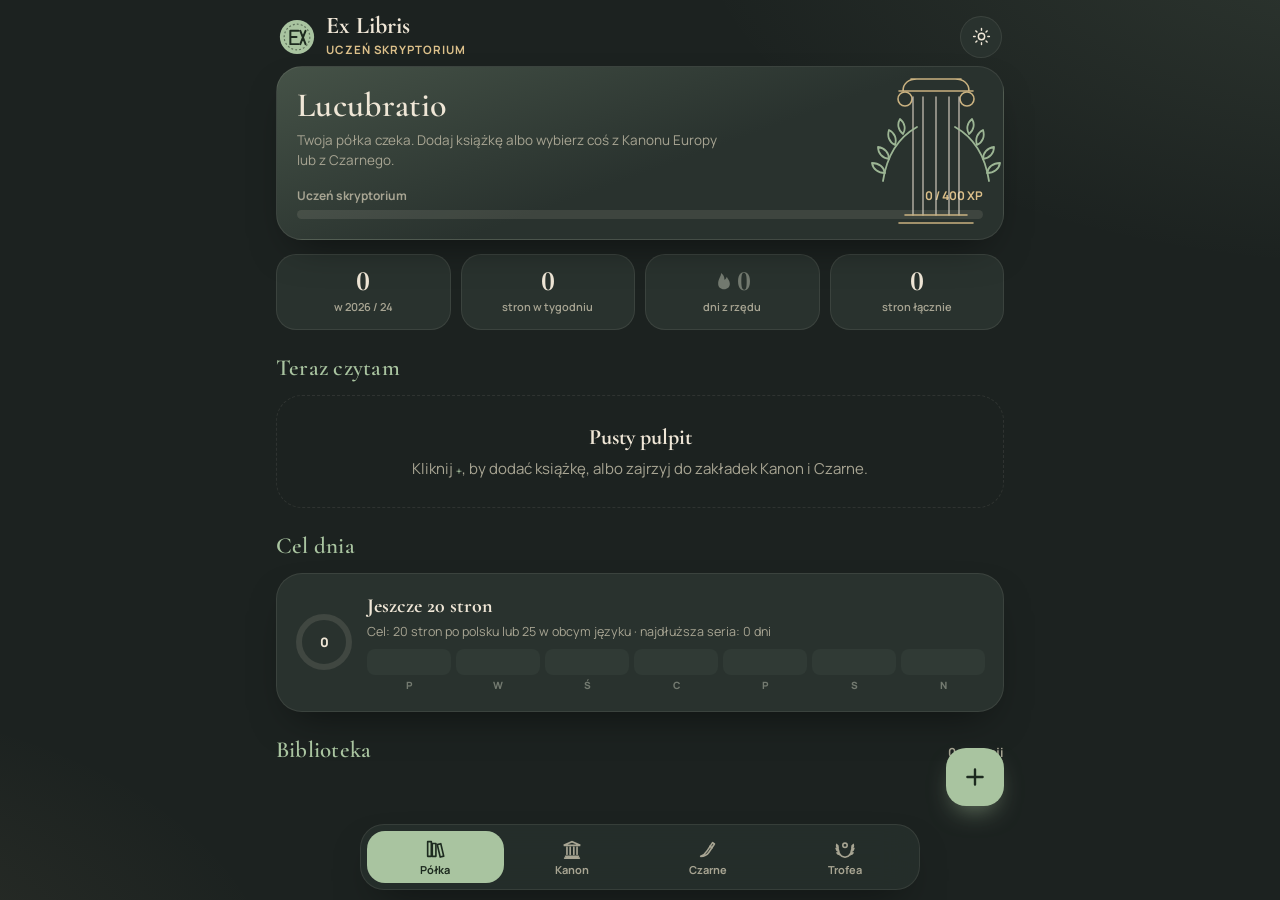
==== commit b8e326ed: "Osobny cel dzienny dla książek obcojęzycznych (domyślnie 25 stron) Książki mają pole języka (podpowi" ====
--- a/Ex_libris.html
+++ b/Ex_libris.html
@@ -1410,7 +1410,7 @@
 var S = load();
 
 function blank() {
-  return { books: [], settings: { theme: 'dark', dayGoal: 20, yearGoal: 24, showCal: false }, seenBadges: [], rank: 0 };
+  return { books: [], settings: { theme: 'dark', dayGoal: 20, dayGoalFx: 25, yearGoal: 24, showCal: false }, seenBadges: [], rank: 0 };
 }
 function load() {
   try {
@@ -1442,7 +1442,7 @@
 function book(id) { for (var i = 0; i < S.books.length; i++) if (S.books[i].id === id) return S.books[i]; return null; }
 function newBook(o) {
   var b = Object.assign({ id: uid(), title: '', author: '', year: '', pages: 0, cur: 0, status: 'reading', start: today(), end: '',
-    cover: '', isbn: '', rating: 0, notes: '', src: null, log: [], added: today() }, o);
+    cover: '', isbn: '', rating: 0, notes: '', src: null, log: [], added: today(), lang: 'pl' }, o);
   if (b.status === 'done') { b.cur = b.pages; b.end = b.end || today(); }
   S.books.unshift(b); save();
   return b;
@@ -1462,12 +1462,12 @@
   page = Math.max(0, Math.min(b.pages || page, Math.round(page)));
   var delta = page - b.cur;
   if (!delta) return { delta: 0 };
-  var before = pct(b), dayBefore = pagesOn(today());
+  var before = pct(b), dayBefore = goalFrac(today());
   b.cur = page;
   var d = today(), last = b.log[b.log.length - 1];
   if (last && last.d === d) { last.p += delta; if (!last.p) b.log.pop(); } else b.log.push({ d: d, p: delta });
   if (b.status === 'want') { b.status = 'reading'; b.start = d; }
-  var res = { delta: delta, before: before, after: pct(b), dayBefore: dayBefore, dayAfter: pagesOn(d) };
+  var res = { delta: delta, before: before, after: pct(b), dayBefore: dayBefore, dayAfter: goalFrac(d) };
   if (b.pages && page >= b.pages && b.status !== 'done') { b.status = 'done'; b.end = d; res.finished = true; }
   else if (b.status === 'done' && page < b.pages) { b.status = 'reading'; b.end = ''; }
   save();
@@ -1490,6 +1490,32 @@
   return m;
 }
 function pagesOn(d) { return dayMap()[d] || 0; }
+
+/* ---------- cel dnia: osobny próg dla książek obcojęzycznych ---------- */
+var LANGS = [['pl', 'polski'], ['en', 'angielski'], ['de', 'niemiecki'], ['fr', 'francuski'], ['it', 'włoski'], ['es', 'hiszpański'],
+  ['ru', 'rosyjski'], ['uk', 'ukraiński'], ['cs', 'czeski'], ['la', 'łaciński'], ['xx', 'inny']];
+function langOptions(sel) { return LANGS.map(function (l) { return '<option value="' + l[0] + '"' + (l[0] === sel ? ' selected' : '') + '>' + l[1] + '</option>'; }).join(''); }
+/* kod z wyszukiwarek (np. "en", "pol", "") → nasz kod; nieznane = polski */
+function langCode(c) {
+  c = (c || '').toLowerCase().slice(0, 2);
+  if (c === 'po') return 'pl';
+  for (var i = 0; i < LANGS.length; i++) if (LANGS[i][0] === c) return c;
+  return c ? 'xx' : 'pl';
+}
+function langName(c) { for (var i = 0; i < LANGS.length; i++) if (LANGS[i][0] === c) return LANGS[i][1]; return c; }
+function isForeign(b) { return !!b.lang && b.lang !== 'pl'; }
+function goalFor(b) { return isForeign(b) ? (S.settings.dayGoalFx || 25) : (S.settings.dayGoal || 20); }
+/* {pl, fx} – strony danego dnia po polsku i w innych językach */
+function dayPagesSplit(d) {
+  var s = { pl: 0, fx: 0 };
+  S.books.forEach(function (b) { b.log.forEach(function (l) { if (l.d === d) s[isForeign(b) ? 'fx' : 'pl'] += l.p; }); });
+  return s;
+}
+/* jaka część celu dnia jest wykonana: każda strona to 1/cel jej języka, więc dni mieszane też się liczą */
+function goalFrac(d) {
+  var s = dayPagesSplit(d);
+  return Math.max(0, s.pl) / (S.settings.dayGoal || 20) + Math.max(0, s.fx) / (S.settings.dayGoalFx || 25);
+}
 function streak() {
   var m = dayMap(), d = today(), n = 0;
   if (!(m[d] > 0)) d = addDays(d, -1); // dzisiaj jeszcze można dociągnąć serię
@@ -1987,8 +2013,7 @@
       if (m >= 50) confetti(m === 90 ? 70 : 40);
     }
   });
-  var g = S.settings.dayGoal;
-  if (g && res.dayBefore < g && res.dayAfter >= g) { setTimeout(function () { toast('🔥', 'Cel dnia osiągnięty!', 'Seria: ' + streak() + ' ' + plural(streak(), 'dzień', 'dni', 'dni') + '. ' + maxim(), 4200); confetti(50); buzz([30, 50, 30]); }, 500); }
+  if (res.dayBefore < 1 && res.dayAfter >= 1) { setTimeout(function () { toast('🔥', 'Cel dnia osiągnięty!', 'Seria: ' + streak() + ' ' + plural(streak(), 'dzień', 'dni', 'dni') + '. ' + maxim(), 4200); confetti(50); buzz([30, 50, 30]); }, 500); }
   afterChange();
 }
 var lastRank = null;
@@ -2105,16 +2130,21 @@
     h += '<div class="reel">' + reading.map(function (b) {
       var p = pct(b);
       return '<article class="card now" data-id="' + b.id + '"><div class="now-top" data-open="' + b.id + '">' + coverHtml(b) +
-        '<div class="now-info"><h3>' + esc(b.title) + '</h3><div class="au">' + esc(b.author) + '</div>' +
+        '<div class="now-info"><h3>' + esc(b.title) + '</h3><div class="au">' + esc(b.author) + (isForeign(b) ? ' · 🌍 ' + langName(b.lang) : '') + '</div>' +
         '<div class="ring-wrap">' + ring(p) + '<small>' + (b.pages ? 'strona <b>' + b.cur + '</b><br>z ' + b.pages : 'brak liczby stron') + '</small></div></div></div>' +
         (b.pages ? '<div class="quick"><button data-add="5">+5</button><button data-add="10">+10</button><button data-add="25">+25</button><button class="page" data-open="' + b.id + '">Strona…</button></div>'
           : '<button class="pill gold" data-open="' + b.id + '">Podaj liczbę stron</button>') + '</article>';
     }).join('') + '</div>';
   } else h += '<div class="empty"><b>Pusty pulpit</b>Kliknij <b style="display:inline;font-size:inherit;color:var(--sage)">+</b>, by dodać książkę, albo zajrzyj do zakładek Kanon i Czarne.</div>';
 
-  h += '<div class="sec"><h2>Cel dnia</h2></div><div class="card goal">' + ring(Math.min(100, Math.round(todayP / g * 100)), '', todayP) +
-    '<div class="txt"><b>' + (todayP >= g ? 'Cel osiągnięty! 🎉' : 'Jeszcze ' + (g - todayP) + ' ' + plural(g - todayP, 'strona', 'strony', 'stron')) + '</b>' +
-    '<p>Dzienny cel: ' + g + ' stron · najdłuższa seria: ' + bestStreak() + ' ' + plural(bestStreak(), 'dzień', 'dni', 'dni') + '</p>' + weekStrip() + '</div></div>';
+  var frac = goalFrac(today()), gfx = S.settings.dayGoalFx || 25, rest = Math.max(0, 1 - frac);
+  var restPl = Math.ceil(rest * g - 1e-9), restFx = Math.ceil(rest * gfx - 1e-9);
+  var hasFx = reading.some(isForeign), hasPl = reading.some(function (b) { return !isForeign(b); }) || !reading.length;
+  var restTxt = hasFx && hasPl ? 'Jeszcze ' + restPl + ' ' + plural(restPl, 'strona', 'strony', 'stron') + ' po polsku albo ' + restFx + ' w obcym języku'
+    : 'Jeszcze ' + (hasFx ? restFx : restPl) + ' ' + plural(hasFx ? restFx : restPl, 'strona', 'strony', 'stron') + (hasFx ? ' w obcym języku' : '');
+  h += '<div class="sec"><h2>Cel dnia</h2></div><div class="card goal">' + ring(Math.min(100, Math.round(frac * 100)), '', todayP) +
+    '<div class="txt"><b>' + (frac >= 1 ? 'Cel osiągnięty! 🎉' : restTxt) + '</b>' +
+    '<p>Cel: ' + g + ' stron po polsku lub ' + gfx + ' w obcym języku · najdłuższa seria: ' + bestStreak() + ' ' + plural(bestStreak(), 'dzień', 'dni', 'dni') + '</p>' + weekStrip() + '</div></div>';
 
   var fin = finished().slice(0, 14);
   if (fin.length) {
@@ -2133,11 +2163,11 @@
   return h;
 }
 function weekStrip() {
-  var m = dayMap(), g = S.settings.dayGoal || 20, out = '<div style="display:flex;gap:5px">';
+  var m = dayMap(), out = '<div style="display:flex;gap:5px">';
   for (var i = 6; i >= 0; i--) {
     var d = addDays(today(), -i), p = m[d] || 0, dt = parseIso(d);
     out += '<div title="' + d + ': ' + p + ' s." style="flex:1;text-align:center;font-size:10px;font-weight:800;color:var(--faint)"><div style="height:26px;border-radius:8px;margin-bottom:3px;background:' +
-      (p >= g ? 'var(--sage)' : p ? 'color-mix(in srgb,var(--sage) 40%,var(--card2))' : 'var(--card2)') + '"></div>' + 'NPWŚCPS'[dt.getDay()] + '</div>';
+      (goalFrac(d) >= 1 ? 'var(--sage)' : p ? 'color-mix(in srgb,var(--sage) 40%,var(--card2))' : 'var(--card2)') + '"></div>' + 'NPWŚCPS'[dt.getDay()] + '</div>';
   }
   return out + '</div>';
 }
@@ -2332,7 +2362,8 @@
   }).join('') + '</div>';
   h += sourcesCard();
   h += '<div class="sec"><h2>Ustawienia</h2></div><div class="card settings">' +
-    '<label>Dzienny cel (strony)<input type="number" min="1" max="500" id="setDay" value="' + S.settings.dayGoal + '"></label>' +
+    '<label>Dzienny cel – po polsku (strony)<input type="number" min="1" max="500" id="setDay" value="' + S.settings.dayGoal + '"></label>' +
+    '<label>Dzienny cel – w obcym języku (strony)<input type="number" min="1" max="500" id="setDayFx" value="' + (S.settings.dayGoalFx || 25) + '"></label>' +
     '<label>Roczny cel (książki)<input type="number" min="1" max="500" id="setYear" value="' + S.settings.yearGoal + '"></label>' +
     '<label>Kalendarz lektur<input type="checkbox" id="setCal" class="switch"' + (S.settings.showCal ? ' checked' : '') + '></label>' +
     '<label>Motyw<select id="setTheme" style="width:150px"><option value="dark">Atrament</option><option value="light"' + (S.settings.theme === 'light' ? ' selected' : '') + '>Pergamin</option></select></label>' +
@@ -2427,7 +2458,7 @@
       if (e.target.closest('[data-manual]')) { addState.mode = 'form'; addState.pre = { title: addState.q }; return drawAdd(); }
       var r = e.target.closest('[data-res]'); if (!r) return;
       var it = addState.results[+r.dataset.res];
-      addState.pre = { title: it.title, author: it.author, year: it.year, pages: it.pages || '', cover: it.cover, isbn: it.isbn };
+      addState.pre = { title: it.title, author: it.author, year: it.year, pages: it.pages || '', cover: it.cover, isbn: it.isbn, lang: langCode(it.lang) };
       addState.mode = 'form'; drawAdd();
     };
   } else bindForm(root, null);
@@ -2466,7 +2497,8 @@
     '<label class="field"><span>Autor</span><input name="author" value="' + esc(p.author || '') + '"></label>' +
     '<div class="two"><label class="field"><span>Rok wydania</span><input name="year" inputmode="numeric" value="' + esc(p.year || '') + '"></label>' +
     '<label class="field"><span>Liczba stron</span><input name="pages" type="number" min="1" inputmode="numeric" value="' + esc(p.pages || '') + '"></label></div>' +
-    '<label class="field"><span>Status</span><select name="status"><option value="reading">Czytam teraz</option><option value="done">Już przeczytana</option><option value="want">Na później</option></select></label>' +
+    '<div class="two"><label class="field"><span>Język książki</span><select name="lang">' + langOptions(p.lang || 'pl') + '</select></label>' +
+    '<label class="field"><span>Status</span><select name="status"><option value="reading">Czytam teraz</option><option value="done">Już przeczytana</option><option value="want">Na później</option></select></label></div>' +
     '<div class="two"><label class="field" id="fStart"><span>Początek</span><input type="date" name="start" value="' + today() + '"></label>' +
     '<label class="field" id="fCur"><span>Jestem na stronie</span><input type="number" min="0" name="cur" value="0"></label>' +
     '<label class="field" id="fEnd" hidden><span>Koniec</span><input type="date" name="end" value="' + today() + '"></label></div>' +
@@ -2483,7 +2515,7 @@
   f.onsubmit = function (e) {
     e.preventDefault();
     var pages = +f.pages.value || 0, st = f.status.value;
-    var b = newBook({ title: f.title.value.trim(), author: f.author.value.trim(), year: f.year.value.trim(), pages: pages, status: st,
+    var b = newBook({ title: f.title.value.trim(), author: f.author.value.trim(), year: f.year.value.trim(), pages: pages, status: st, lang: f.lang.value,
       start: st === 'want' ? '' : f.start.value || today(), end: st === 'done' ? f.end.value || today() : '', isbn: f.isbn.value });
     if (st === 'reading' && +f.cur.value) { b.cur = Math.min(pages || 1e9, +f.cur.value); }
     if (st === 'done' && !pages) b.cur = 0;
@@ -2502,7 +2534,8 @@
   var b = book(id); if (!b) return;
   var src = b.src ? CATS[b.src.list] : null, lbl = { reading: 'czytam', done: 'przeczytana', want: 'na później' };
   var h = '<div class="detail-top">' + coverHtml(b) + '<div><h2>' + esc(b.title) + '</h2><div class="au">' + esc(b.author) + (b.year ? ' · ' + esc(b.year) : '') + '</div>' +
-    '<div class="src"><span class="badge-s ' + b.status + '" id="dStatus">' + lbl[b.status] + '</span>' + (src ? '<span class="badge-s want" style="color:var(--gold);background:color-mix(in srgb,var(--gold) 18%,transparent)">' + src.name + '</span>' : '') + '</div></div></div>';
+    '<div class="src"><span class="badge-s ' + b.status + '" id="dStatus">' + lbl[b.status] + '</span>' +
+    (isForeign(b) ? '<span class="badge-s want">🌍 ' + langName(b.lang) + ' · cel ' + goalFor(b) + ' s.</span>' : '') + (src ? '<span class="badge-s want" style="color:var(--gold);background:color-mix(in srgb,var(--gold) 18%,transparent)">' + src.name + '</span>' : '') + '</div></div></div>';
   h += '<div class="card prog-card" style="padding:16px">' + '<div id="dRing">' + ring(pct(b), 'big') + '</div><div class="ctl">' +
     (b.pages ? '<div class="pgin"><input id="dPage" type="number" inputmode="numeric" min="0" max="' + b.pages + '" value="' + b.cur + '"><span>/ ' + b.pages + ' stron</span></div>' +
       '<input type="range" id="dRange" min="0" max="' + b.pages + '" value="' + b.cur + '">' +
@@ -2524,6 +2557,7 @@
     '<label class="field"><span>Tytuł</span><input id="eTitle" value="' + esc(b.title) + '"></label><label class="field"><span>Autor</span><input id="eAuthor" value="' + esc(b.author) + '"></label>' +
     '<div class="three"><label class="field"><span>Rok</span><input id="eYear" value="' + esc(b.year) + '"></label><label class="field"><span>Strony</span><input id="ePages" type="number" min="1" value="' + (b.pages || '') + '"></label>' +
     '<label class="field"><span>ISBN</span><input id="eIsbn" value="' + esc(b.isbn) + '"></label></div>' +
+    '<label class="field"><span>Język książki</span><select id="eLang">' + langOptions(b.lang || 'pl') + '</select></label>' +
     '<div class="btnrow"><button class="pill" id="eSave">Zapisz zmiany</button><button class="pill ghost" id="eFind">Znajdź okładkę</button><button class="pill ghost" id="eDel" style="color:var(--rose)">' + ico('trash') + 'Usuń</button></div></div></details>';
   var root = openSheet(h, function () { render(); });
   bindDetail(root, b);
@@ -2564,7 +2598,7 @@
   var ed = $('#dEndD', root); if (ed) ed.onchange = function () { if (this.value) { b.end = this.value; save(); toast('📅', 'Data ukończenia: ' + niceDate(b.end)); } };
   bindCoverPicker(root, function () { return { title: $('#eTitle', root).value, author: $('#eAuthor', root).value }; }, function () { applyCover(b); save(); });
   $('#eSave', root).onclick = function () {
-    b.title = $('#eTitle', root).value.trim() || b.title; b.author = $('#eAuthor', root).value.trim(); b.year = $('#eYear', root).value.trim(); b.isbn = $('#eIsbn', root).value.trim();
+    b.title = $('#eTitle', root).value.trim() || b.title; b.author = $('#eAuthor', root).value.trim(); b.year = $('#eYear', root).value.trim(); b.isbn = $('#eIsbn', root).value.trim(); b.lang = $('#eLang', root).value;
     var p = +$('#ePages', root).value || 0;
     if (p !== b.pages) { b.pages = p; if (b.status === 'done') b.cur = p; else b.cur = Math.min(b.cur, p); }
     applyCover(b); save(); toast('✔️', 'Zapisano'); detailSheet(b.id);
@@ -2690,6 +2724,7 @@
 document.addEventListener('change', function (e) {
   var t = e.target;
   if (t.id === 'setDay') { S.settings.dayGoal = Math.max(1, +t.value || 20); save(); toast('🎯', 'Dzienny cel: ' + S.settings.dayGoal + ' stron'); }
+  if (t.id === 'setDayFx') { S.settings.dayGoalFx = Math.max(1, +t.value || 25); save(); toast('🌍', 'Cel dla książek obcojęzycznych: ' + S.settings.dayGoalFx + ' stron'); }
   if (t.id === 'setYear') { S.settings.yearGoal = Math.max(1, +t.value || 24); save(); toast('🎯', 'Roczny cel: ' + S.settings.yearGoal + ' książek'); }
   if (t.id === 'setTheme') { S.settings.theme = t.value; save(); applyTheme(); }
   if (t.id === 'setCal') {
